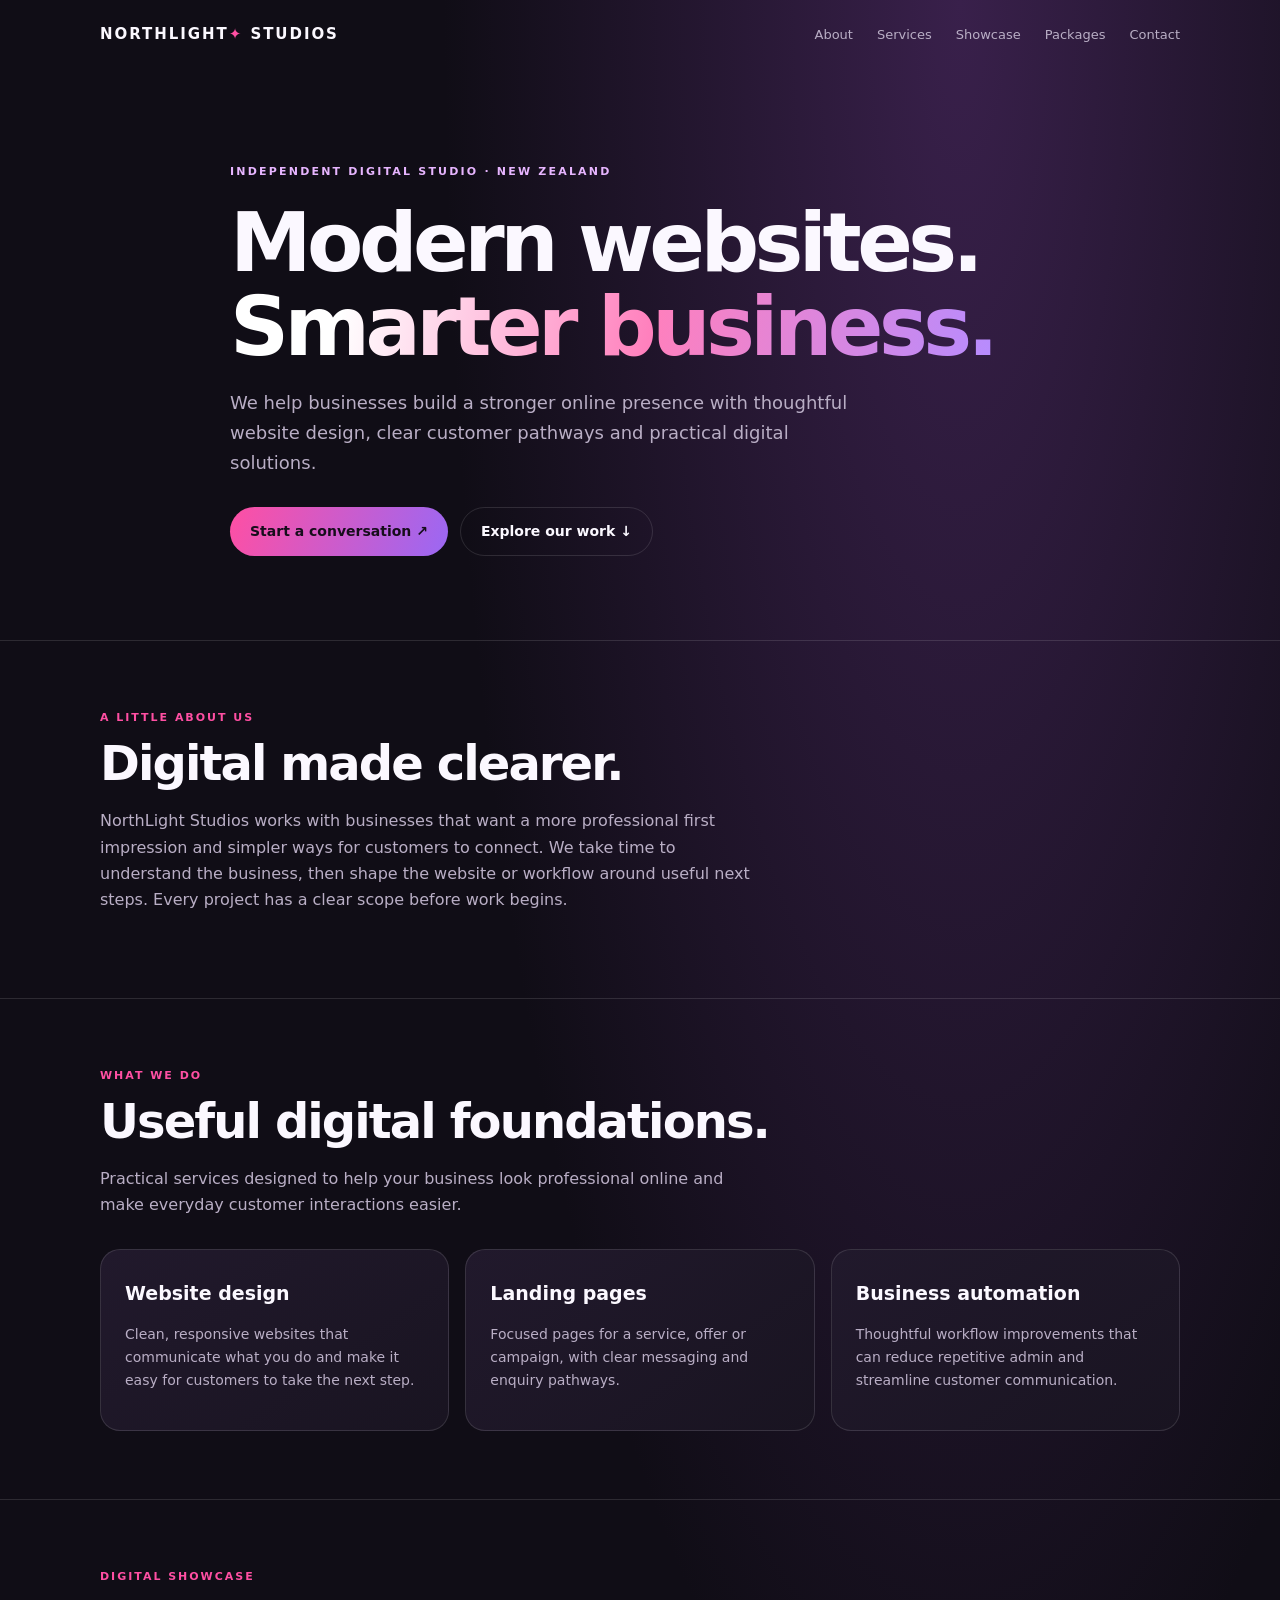
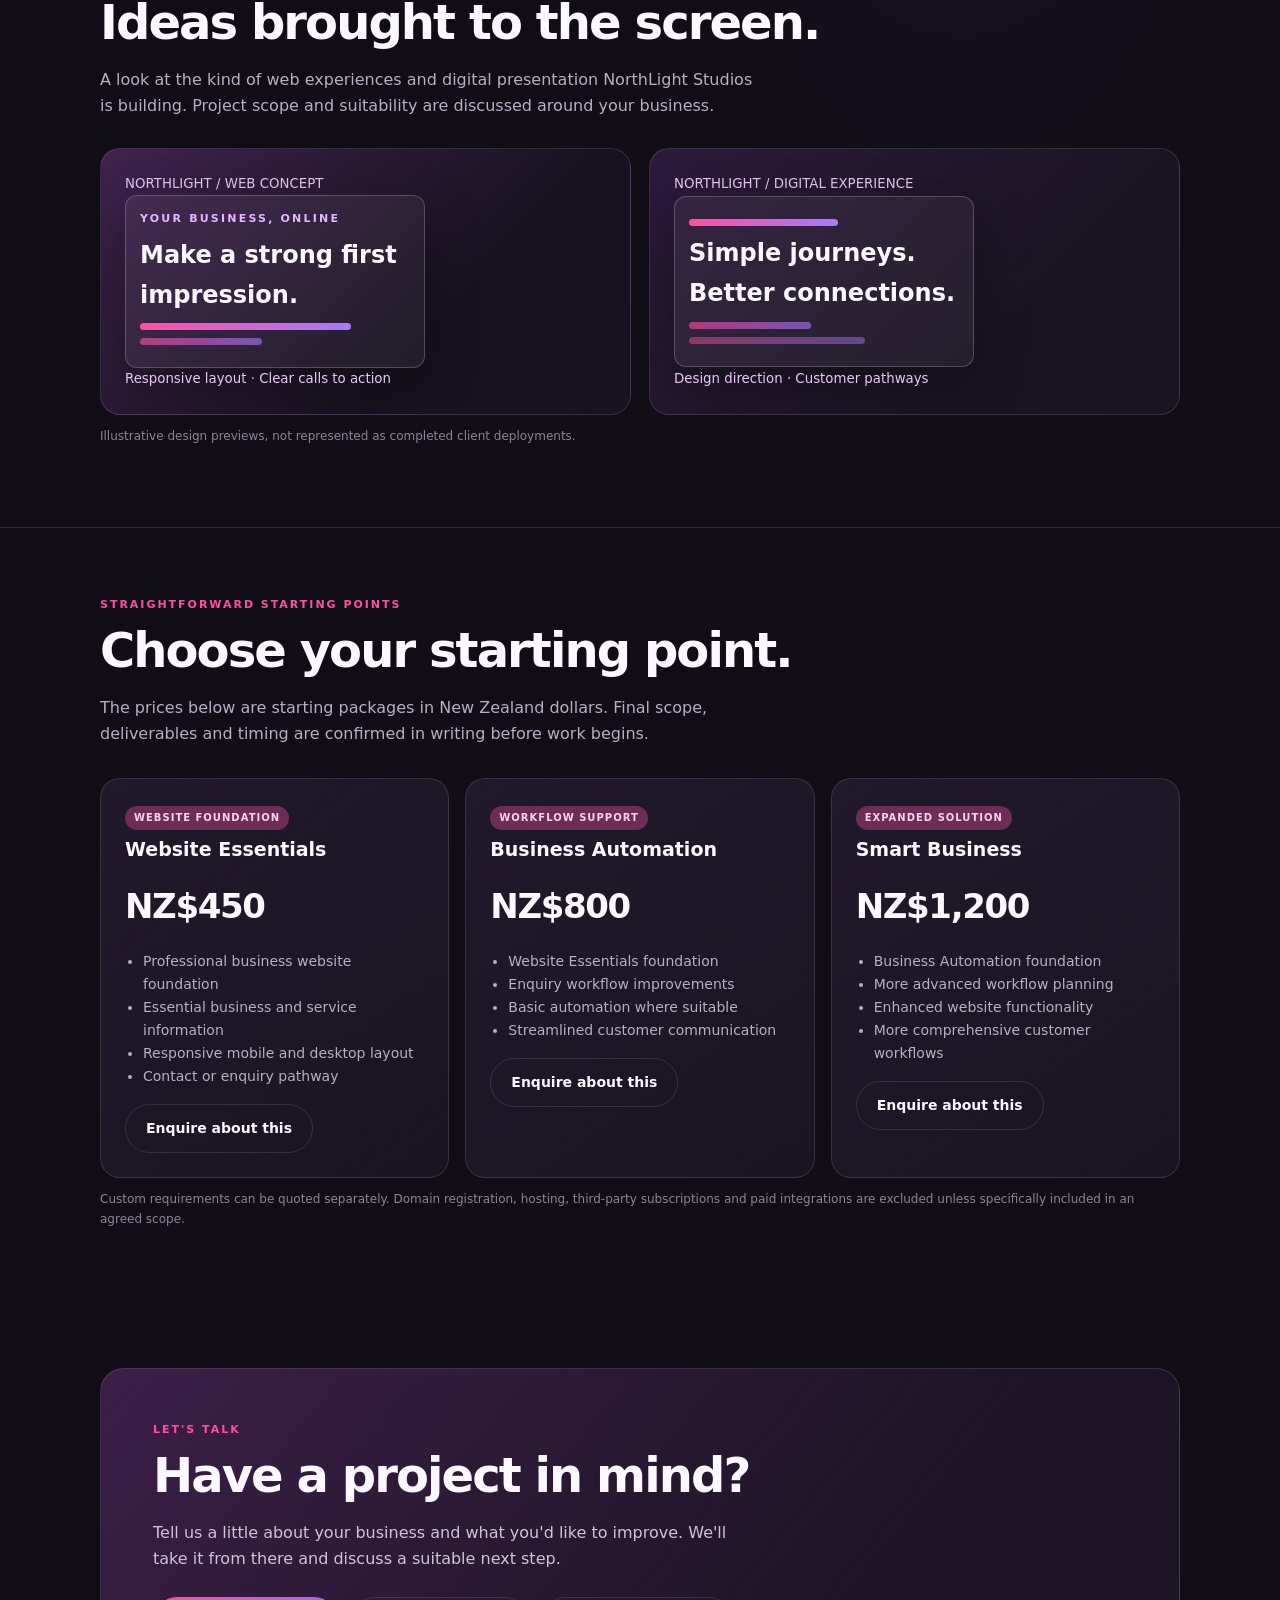
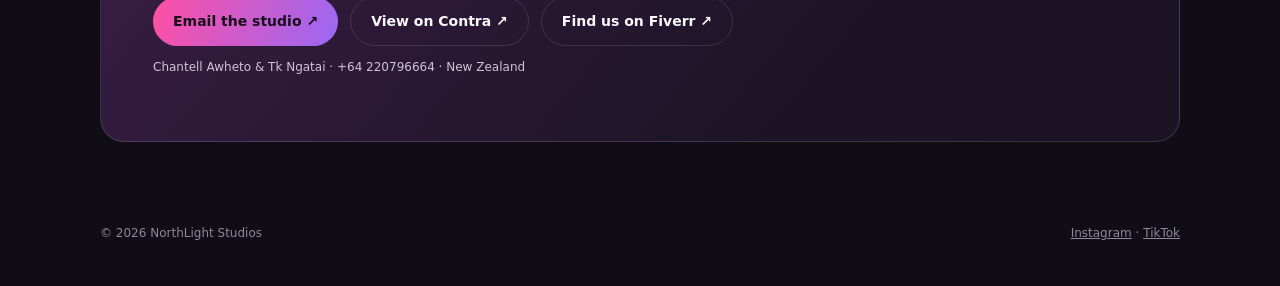
==== index.html @ 1b85b781 "Create NorthLight Studios portfolio landing page" ====
<!doctype html>
<html lang="en">
<head>
<meta charset="utf-8"><meta name="viewport" content="width=device-width,initial-scale=1">
<meta name="theme-color" content="#100d16">
<meta name="description" content="NorthLight Studios — modern websites and practical digital solutions for growing businesses in New Zealand.">
<title>NorthLight Studios | Modern Websites. Smarter Business.</title>
<style>
:root{--bg:#100d16;--panel:#191421;--panel2:#21192c;--ink:#fbf8ff;--muted:#b9aec5;--pink:#ff4fa3;--violet:#a879ff;--line:rgba(255,255,255,.12);--max:1080px}
*{box-sizing:border-box}html{scroll-behavior:smooth}body{margin:0;background:radial-gradient(ellipse at 75% 0%,#39204b 0,transparent 38%),var(--bg);color:var(--ink);font:16px/1.65 Inter,ui-sans-serif,system-ui,-apple-system,Segoe UI,Arial,sans-serif}
a{color:inherit}.wrap{width:min(var(--max),calc(100% - 40px));margin:auto}.top{display:flex;justify-content:space-between;align-items:center;padding:22px 0}.brand{font-weight:850;letter-spacing:.13em;font-size:15px}.brand span{color:var(--pink)}nav{display:flex;gap:24px;font-size:13px;color:var(--muted)}nav a{text-decoration:none}nav a:hover{color:white}
.hero{padding:94px 0 84px;max-width:820px}.eyebrow{color:#e7b5ff;text-transform:uppercase;letter-spacing:.2em;font-size:11px;font-weight:800}.hero h1{font-size:clamp(44px,8vw,82px);line-height:1.02;letter-spacing:-.055em;margin:20px 0}.grad{background:linear-gradient(100deg,#fff 15%,#ff80bd 55%,#b68cff);-webkit-background-clip:text;background-clip:text;color:transparent}.hero p{color:var(--muted);font-size:18px;max-width:620px}.actions{display:flex;flex-wrap:wrap;gap:12px;margin-top:30px}.btn{display:inline-flex;align-items:center;justify-content:center;text-decoration:none;border:1px solid var(--line);border-radius:999px;padding:12px 20px;font-weight:750;font-size:14px}.primary{background:linear-gradient(110deg,var(--pink),#9a68f4);border:0;color:#160d1b}.btn:hover{transform:translateY(-2px)}
section{padding:68px 0;border-top:1px solid var(--line)}.kicker{font-size:11px;text-transform:uppercase;letter-spacing:.18em;color:var(--pink);font-weight:800}h2{font-size:clamp(30px,5vw,48px);line-height:1.1;letter-spacing:-.04em;margin:10px 0 18px} .intro{color:var(--muted);max-width:670px}
.grid{display:grid;grid-template-columns:repeat(3,1fr);gap:16px;margin-top:30px}.card{background:linear-gradient(145deg,var(--panel2),var(--panel));border:1px solid var(--line);border-radius:20px;padding:24px}.card h3{margin:4px 0 8px;font-size:19px}.card p,.card li{color:var(--muted);font-size:14px}.card ul{padding-left:18px}.price{font-size:34px;font-weight:850;letter-spacing:-.04em;margin:12px 0}.price small{font-size:12px;color:var(--muted);font-weight:500;letter-spacing:0}.tag{display:inline-block;color:#ffd2e9;background:#6e2d58;padding:4px 9px;border-radius:999px;font-size:10px;font-weight:800;text-transform:uppercase;letter-spacing:.1em}
.showcase{display:grid;grid-template-columns:1fr 1fr;gap:18px;margin-top:28px}.visual{min-height:230px;border-radius:20px;border:1px solid var(--line);background:linear-gradient(135deg,#40224f,#17121f 65%);padding:24px;display:flex;flex-direction:column;justify-content:space-between;overflow:hidden}.visual .mock{border:1px solid #ffffff35;background:#ffffff0d;border-radius:12px;padding:14px;max-width:300px;box-shadow:0 18px 55px #0005}.mockline{height:7px;border-radius:10px;background:linear-gradient(90deg,var(--pink),var(--violet));margin:8px 0;width:78%}.mockline.short{width:45%;opacity:.6}.visual small{color:#e8c9f5}.visual h3{font-size:24px;margin:8px 0}.contact{background:linear-gradient(130deg,#3c1e48,#1c1425 70%);border:1px solid #ffffff20;border-radius:24px;padding:clamp(26px,5vw,52px);margin:58px 0}.contact p{color:#d1c2d9;max-width:580px}.contactlinks{display:flex;gap:12px;flex-wrap:wrap;margin-top:24px}.contactlinks a{font-size:14px}.fine{color:#8f849a;font-size:12px}.foot{padding:24px 0 42px;color:#91869b;font-size:12px;display:flex;justify-content:space-between;gap:16px;flex-wrap:wrap}
@media(max-width:760px){nav{display:none}.hero{padding:70px 0 60px}.grid{grid-template-columns:1fr}.showcase{grid-template-columns:1fr}.card{padding:21px}}
</style>
</head>
<body>
<header class="wrap top"><a class="brand" href="#" aria-label="NorthLight Studios home" style="text-decoration:none">NORTHLIGHT<span>✦</span> STUDIOS</a><nav><a href="#about">About</a><a href="#services">Services</a><a href="#showcase">Showcase</a><a href="#packages">Packages</a><a href="#contact">Contact</a></nav></header>
<main>
<div class="wrap hero"><div class="eyebrow">Independent digital studio · New Zealand</div><h1>Modern websites.<br><span class="grad">Smarter business.</span></h1><p>We help businesses build a stronger online presence with thoughtful website design, clear customer pathways and practical digital solutions.</p><div class="actions"><a class="btn primary" href="mailto:studionorthlights@gmail.com?subject=NorthLight%20Studios%20enquiry">Start a conversation ↗</a><a class="btn" href="#showcase">Explore our work ↓</a></div></div>
<section id="about"><div class="wrap"><div class="kicker">A little about us</div><h2>Digital made clearer.</h2><p class="intro">NorthLight Studios works with businesses that want a more professional first impression and simpler ways for customers to connect. We take time to understand the business, then shape the website or workflow around useful next steps. Every project has a clear scope before work begins.</p></div></section>
<section id="services"><div class="wrap"><div class="kicker">What we do</div><h2>Useful digital foundations.</h2><p class="intro">Practical services designed to help your business look professional online and make everyday customer interactions easier.</p><div class="grid">
<article class="card"><h3>Website design</h3><p>Clean, responsive websites that communicate what you do and make it easy for customers to take the next step.</p></article>
<article class="card"><h3>Landing pages</h3><p>Focused pages for a service, offer or campaign, with clear messaging and enquiry pathways.</p></article>
<article class="card"><h3>Business automation</h3><p>Thoughtful workflow improvements that can reduce repetitive admin and streamline customer communication.</p></article>
</div></div></section>
<section id="showcase"><div class="wrap"><div class="kicker">Digital showcase</div><h2>Ideas brought to the screen.</h2><p class="intro">A look at the kind of web experiences and digital presentation NorthLight Studios is building. Project scope and suitability are discussed around your business.</p><div class="showcase">
<div class="visual"><small>NORTHLIGHT / WEB CONCEPT</small><div class="mock"><div class="eyebrow">Your business, online</div><h3>Make a strong first impression.</h3><div class="mockline"></div><div class="mockline short"></div></div><small>Responsive layout · Clear calls to action</small></div>
<div class="visual" style="background:linear-gradient(135deg,#2d1a3d,#191421 70%)"><small>NORTHLIGHT / DIGITAL EXPERIENCE</small><div class="mock"><div class="mockline" style="width:55%"></div><h3>Simple journeys.<br>Better connections.</h3><div class="mockline short"></div><div class="mockline" style="width:65%;opacity:.45"></div></div><small>Design direction · Customer pathways</small></div>
</div><p class="fine">Illustrative design previews, not represented as completed client deployments.</p></div></section>
<section id="packages"><div class="wrap"><div class="kicker">Straightforward starting points</div><h2>Choose your starting point.</h2><p class="intro">The prices below are starting packages in New Zealand dollars. Final scope, deliverables and timing are confirmed in writing before work begins.</p><div class="grid">
<article class="card"><span class="tag">Website foundation</span><h3>Website Essentials</h3><div class="price">NZ$450</div><ul><li>Professional business website foundation</li><li>Essential business and service information</li><li>Responsive mobile and desktop layout</li><li>Contact or enquiry pathway</li></ul><a class="btn" href="mailto:studionorthlights@gmail.com?subject=Website%20Essentials%20enquiry">Enquire about this</a></article>
<article class="card"><span class="tag">Workflow support</span><h3>Business Automation</h3><div class="price">NZ$800</div><ul><li>Website Essentials foundation</li><li>Enquiry workflow improvements</li><li>Basic automation where suitable</li><li>Streamlined customer communication</li></ul><a class="btn" href="mailto:studionorthlights@gmail.com?subject=Business%20Automation%20enquiry">Enquire about this</a></article>
<article class="card"><span class="tag">Expanded solution</span><h3>Smart Business</h3><div class="price">NZ$1,200</div><ul><li>Business Automation foundation</li><li>More advanced workflow planning</li><li>Enhanced website functionality</li><li>More comprehensive customer workflows</li></ul><a class="btn" href="mailto:studionorthlights@gmail.com?subject=Smart%20Business%20enquiry">Enquire about this</a></article>
</div><p class="fine">Custom requirements can be quoted separately. Domain registration, hosting, third-party subscriptions and paid integrations are excluded unless specifically included in an agreed scope.</p></div></section>
</main>
<div class="wrap"><div class="contact" id="contact"><div class="kicker">Let's talk</div><h2>Have a project in mind?</h2><p>Tell us a little about your business and what you'd like to improve. We'll take it from there and discuss a suitable next step.</p><div class="contactlinks"><a class="btn primary" href="mailto:studionorthlights@gmail.com?subject=NorthLight%20Studios%20project%20enquiry">Email the studio ↗</a><a class="btn" href="https://contra.com/s/77cEUqAb-modern-responsive-business-website-design" target="_blank" rel="noopener">View on Contra ↗</a><a class="btn" href="https://www.fiverr.com/s/2pQEk8L" target="_blank" rel="noopener">Find us on Fiverr ↗</a></div><p class="fine">Chantell Awheto &amp; Tk Ngatai · +64 220796664 · New Zealand</p></div>
<footer class="foot"><span>© <span id="year"></span> NorthLight Studios</span><span><a href="https://www.instagram.com/northlight_std" target="_blank" rel="noopener">Instagram</a> · <a href="https://www.tiktok.com/@northlight.studi" target="_blank" rel="noopener">TikTok</a></span></footer></div>
<script>document.getElementById('year').textContent=new Date().getFullYear();</script>
</body></html>
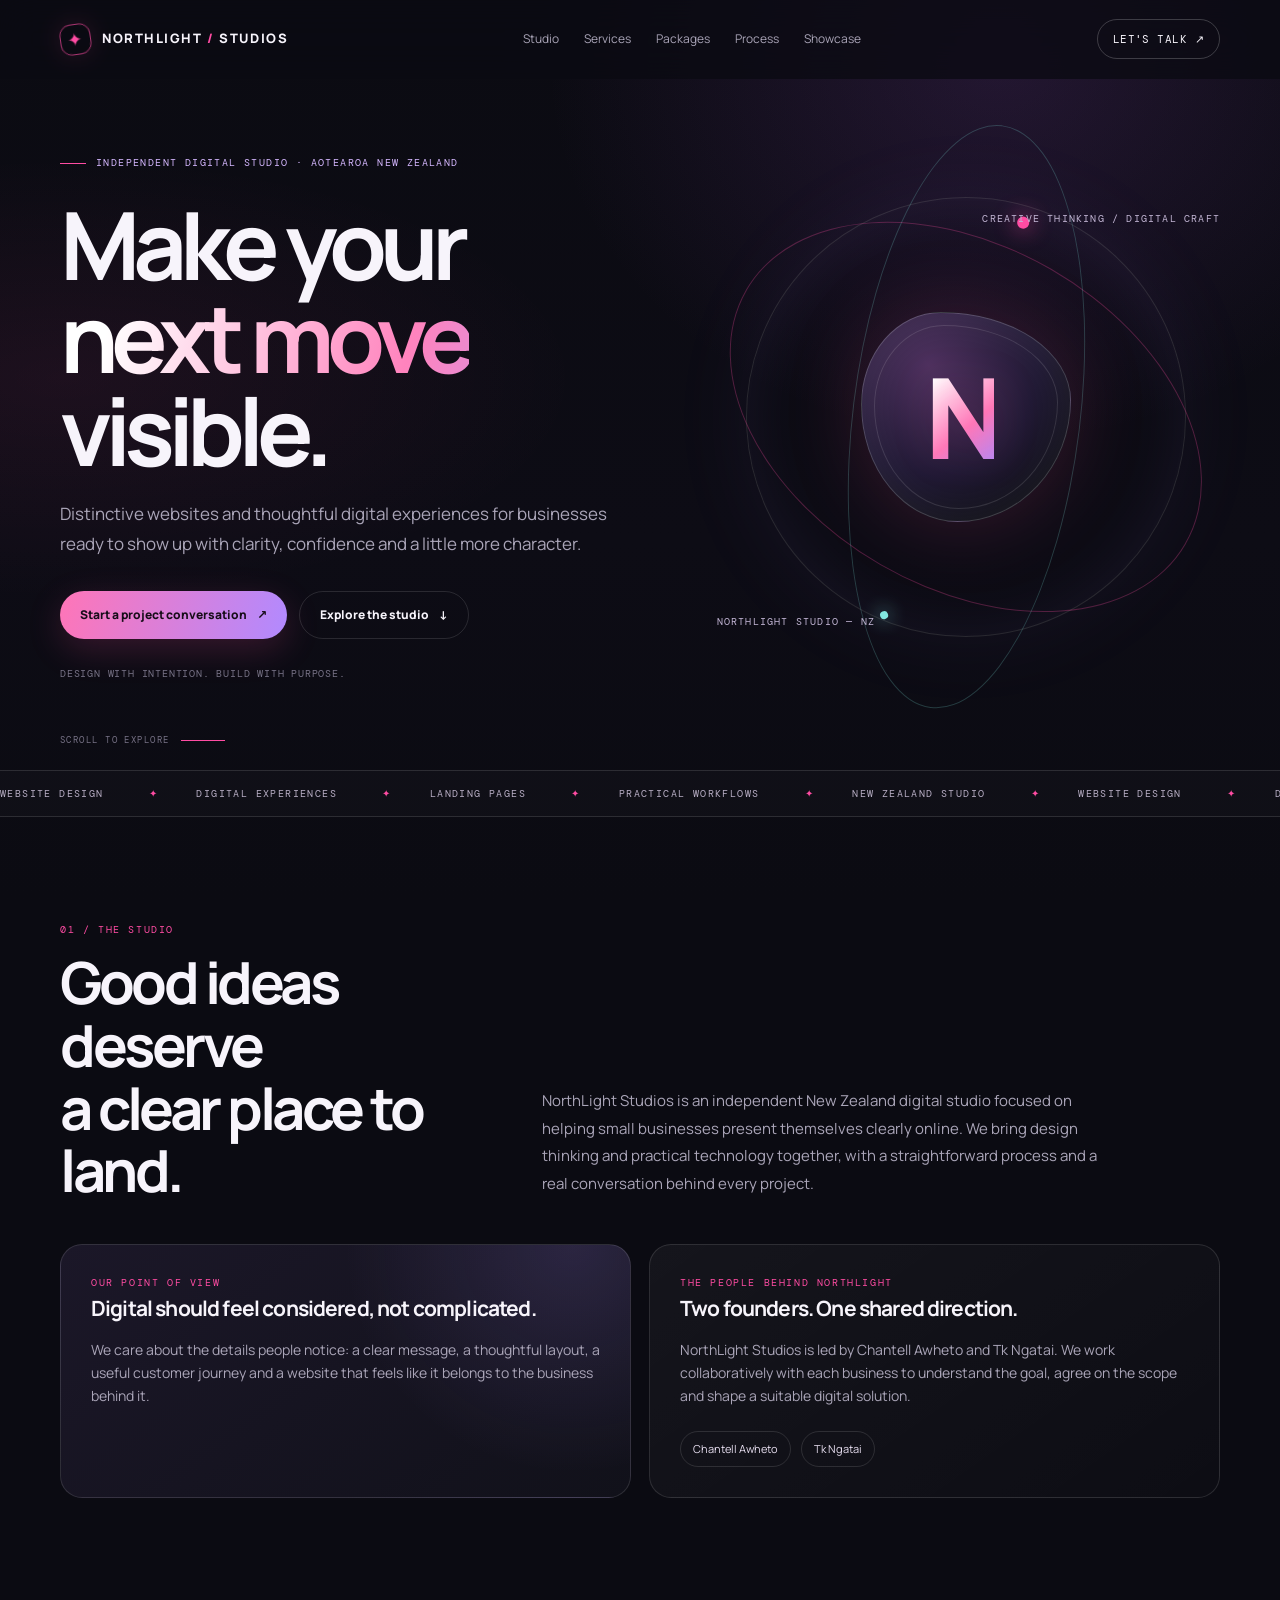
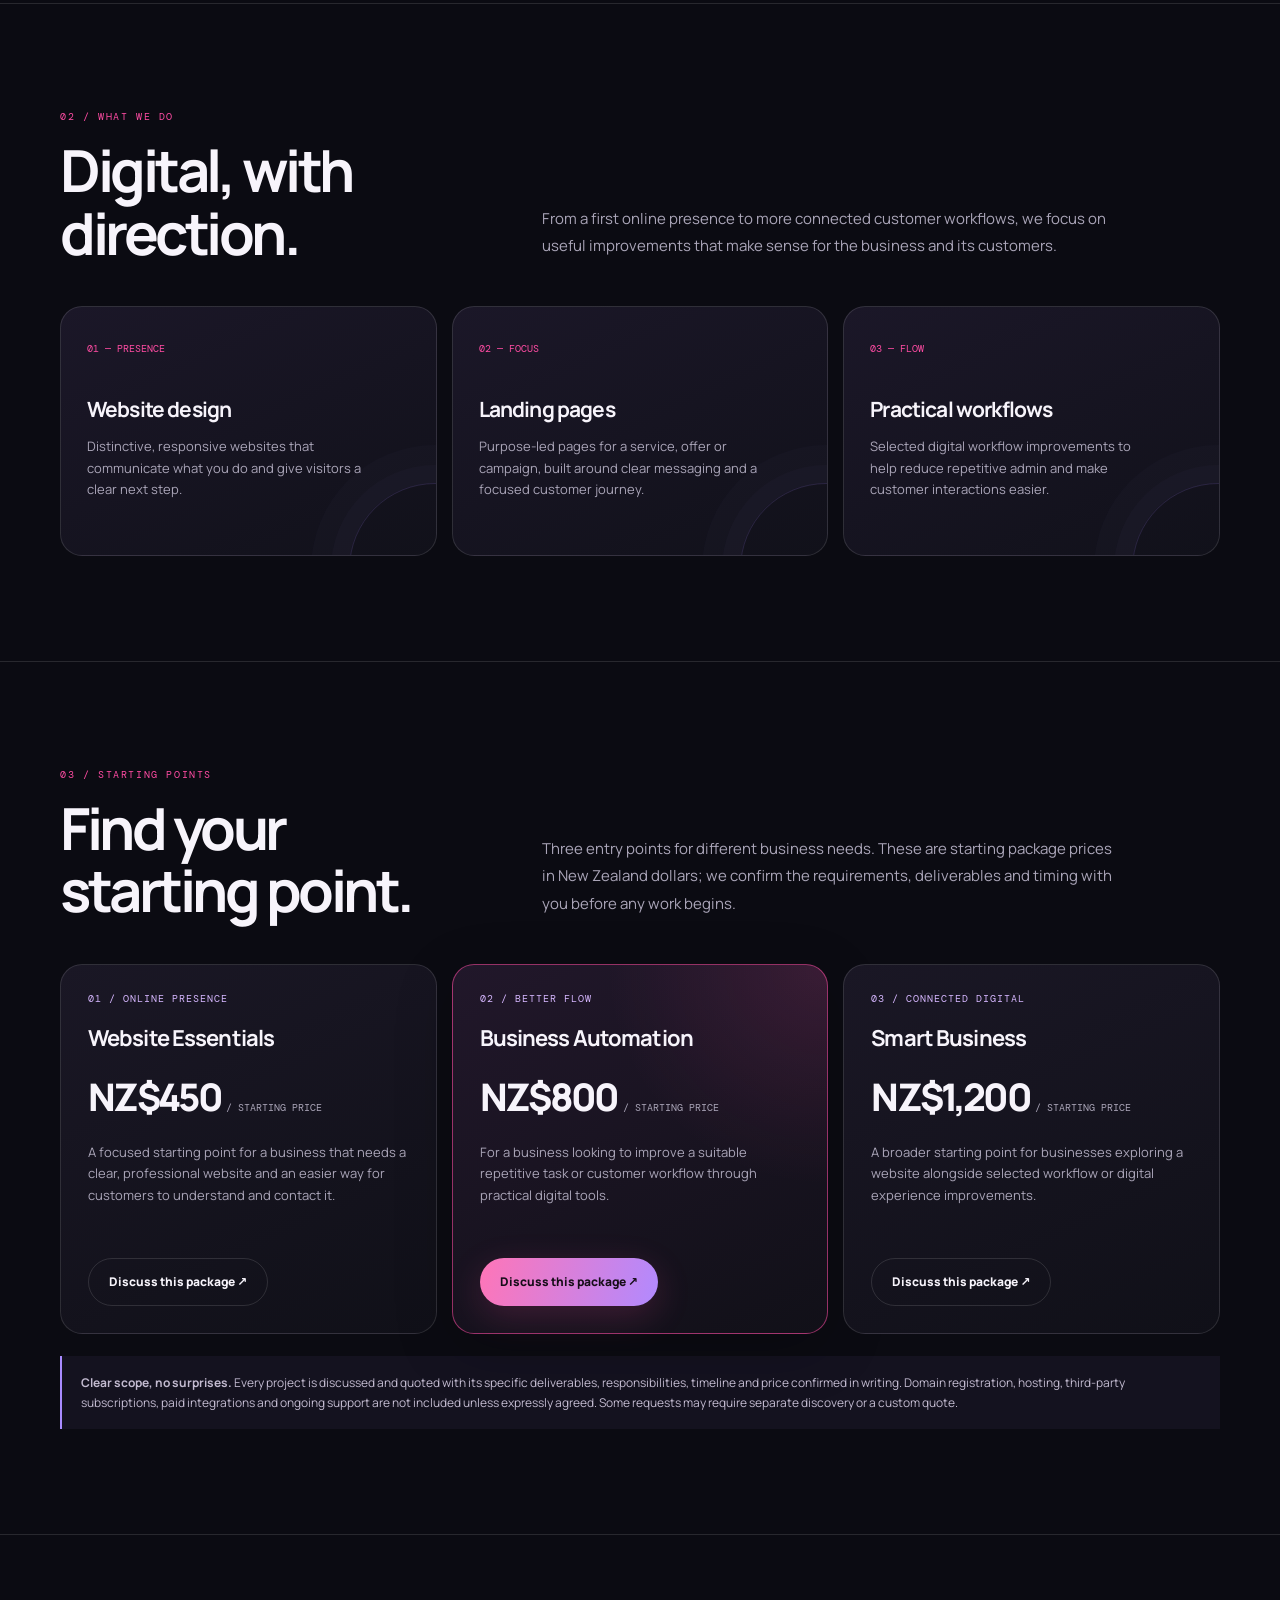
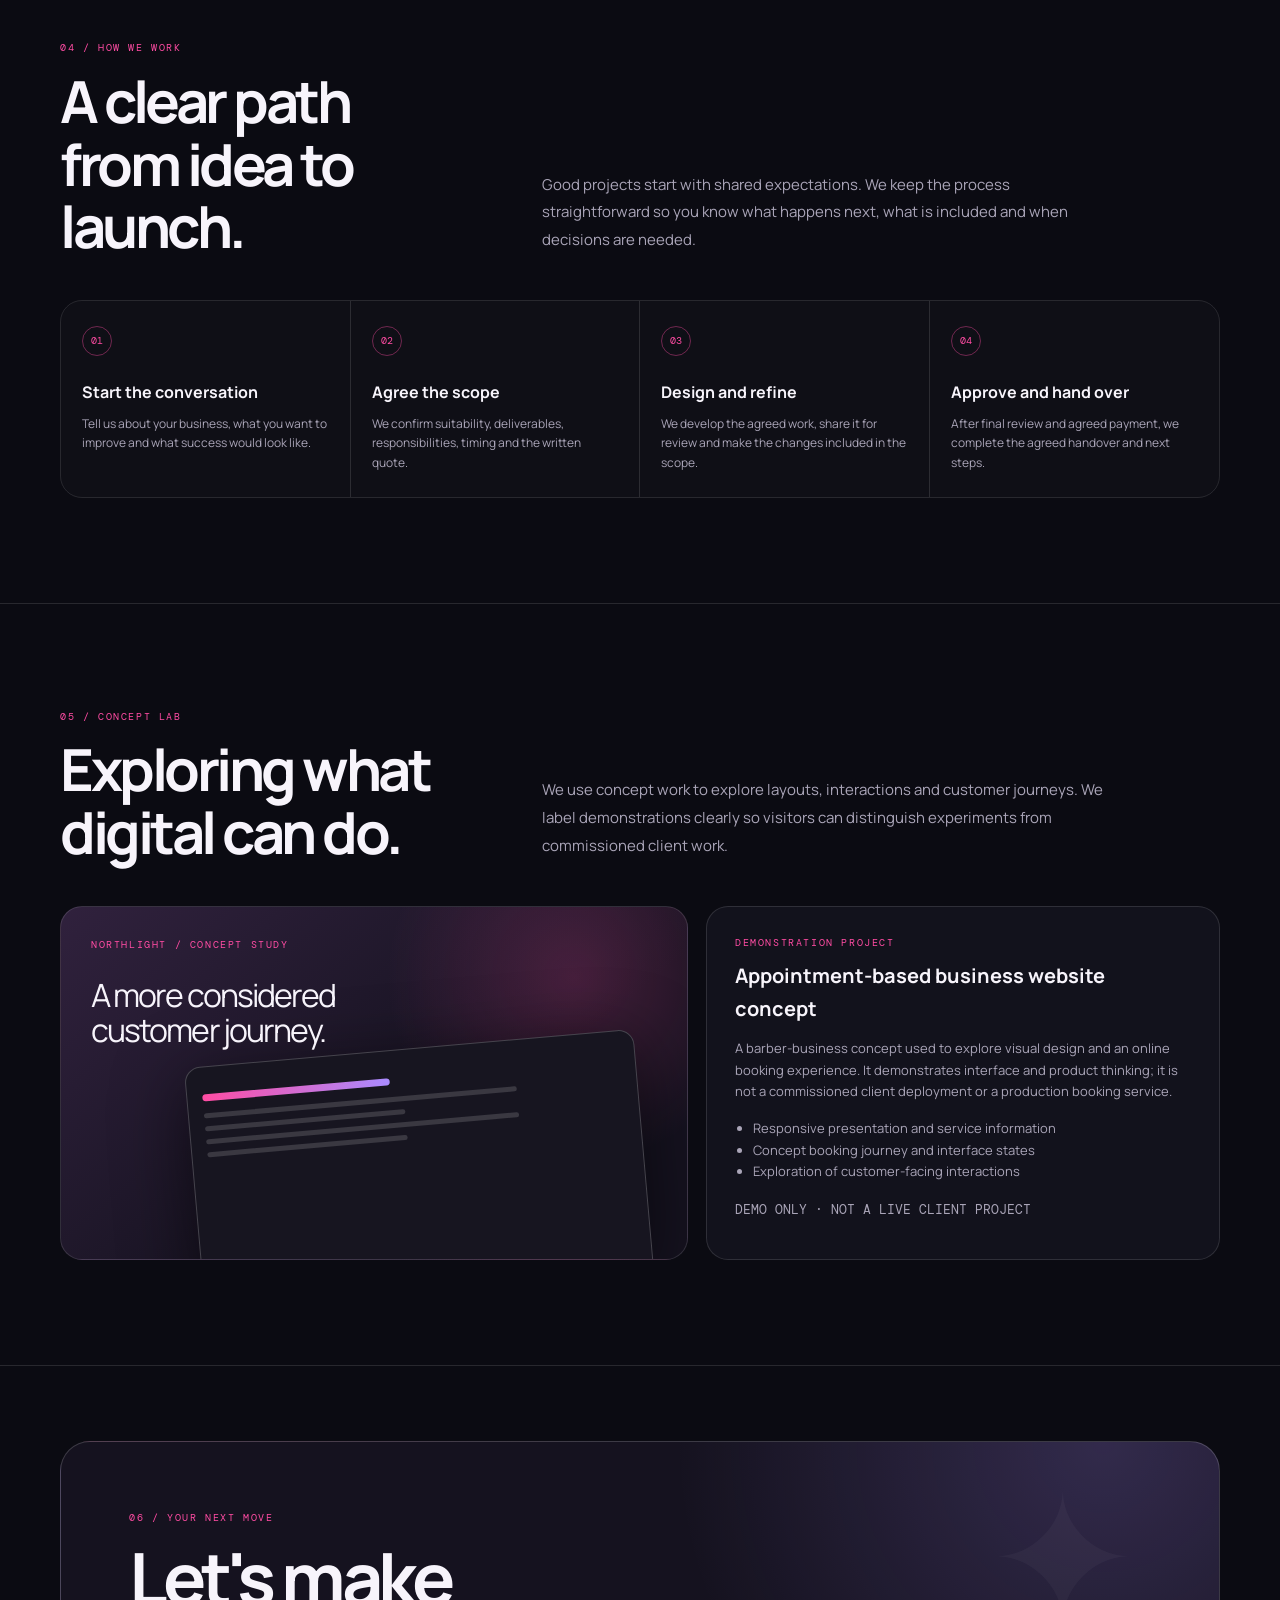
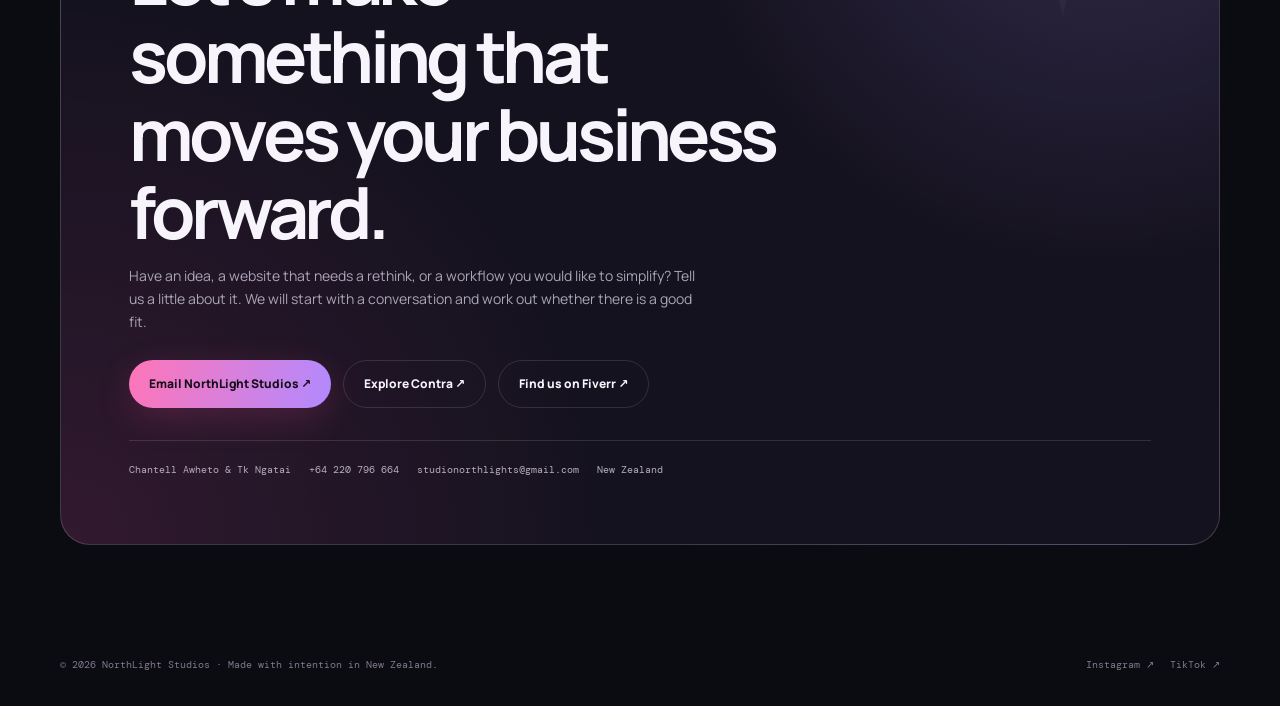
==== commit c953f51f: "feat(website): refresh NorthLight creative studio homepage" ====
--- a/index.html
+++ b/index.html
@@ -1,42 +1,287 @@
 <!doctype html>
-<html lang="en">
+<html lang="en-NZ">
 <head>
-<meta charset="utf-8"><meta name="viewport" content="width=device-width,initial-scale=1">
-<meta name="theme-color" content="#100d16">
-<meta name="description" content="NorthLight Studios — modern websites and practical digital solutions for growing businesses in New Zealand.">
-<title>NorthLight Studios | Modern Websites. Smarter Business.</title>
-<style>
-:root{--bg:#100d16;--panel:#191421;--panel2:#21192c;--ink:#fbf8ff;--muted:#b9aec5;--pink:#ff4fa3;--violet:#a879ff;--line:rgba(255,255,255,.12);--max:1080px}
-*{box-sizing:border-box}html{scroll-behavior:smooth}body{margin:0;background:radial-gradient(ellipse at 75% 0%,#39204b 0,transparent 38%),var(--bg);color:var(--ink);font:16px/1.65 Inter,ui-sans-serif,system-ui,-apple-system,Segoe UI,Arial,sans-serif}
-a{color:inherit}.wrap{width:min(var(--max),calc(100% - 40px));margin:auto}.top{display:flex;justify-content:space-between;align-items:center;padding:22px 0}.brand{font-weight:850;letter-spacing:.13em;font-size:15px}.brand span{color:var(--pink)}nav{display:flex;gap:24px;font-size:13px;color:var(--muted)}nav a{text-decoration:none}nav a:hover{color:white}
-.hero{padding:94px 0 84px;max-width:820px}.eyebrow{color:#e7b5ff;text-transform:uppercase;letter-spacing:.2em;font-size:11px;font-weight:800}.hero h1{font-size:clamp(44px,8vw,82px);line-height:1.02;letter-spacing:-.055em;margin:20px 0}.grad{background:linear-gradient(100deg,#fff 15%,#ff80bd 55%,#b68cff);-webkit-background-clip:text;background-clip:text;color:transparent}.hero p{color:var(--muted);font-size:18px;max-width:620px}.actions{display:flex;flex-wrap:wrap;gap:12px;margin-top:30px}.btn{display:inline-flex;align-items:center;justify-content:center;text-decoration:none;border:1px solid var(--line);border-radius:999px;padding:12px 20px;font-weight:750;font-size:14px}.primary{background:linear-gradient(110deg,var(--pink),#9a68f4);border:0;color:#160d1b}.btn:hover{transform:translateY(-2px)}
-section{padding:68px 0;border-top:1px solid var(--line)}.kicker{font-size:11px;text-transform:uppercase;letter-spacing:.18em;color:var(--pink);font-weight:800}h2{font-size:clamp(30px,5vw,48px);line-height:1.1;letter-spacing:-.04em;margin:10px 0 18px} .intro{color:var(--muted);max-width:670px}
-.grid{display:grid;grid-template-columns:repeat(3,1fr);gap:16px;margin-top:30px}.card{background:linear-gradient(145deg,var(--panel2),var(--panel));border:1px solid var(--line);border-radius:20px;padding:24px}.card h3{margin:4px 0 8px;font-size:19px}.card p,.card li{color:var(--muted);font-size:14px}.card ul{padding-left:18px}.price{font-size:34px;font-weight:850;letter-spacing:-.04em;margin:12px 0}.price small{font-size:12px;color:var(--muted);font-weight:500;letter-spacing:0}.tag{display:inline-block;color:#ffd2e9;background:#6e2d58;padding:4px 9px;border-radius:999px;font-size:10px;font-weight:800;text-transform:uppercase;letter-spacing:.1em}
-.showcase{display:grid;grid-template-columns:1fr 1fr;gap:18px;margin-top:28px}.visual{min-height:230px;border-radius:20px;border:1px solid var(--line);background:linear-gradient(135deg,#40224f,#17121f 65%);padding:24px;display:flex;flex-direction:column;justify-content:space-between;overflow:hidden}.visual .mock{border:1px solid #ffffff35;background:#ffffff0d;border-radius:12px;padding:14px;max-width:300px;box-shadow:0 18px 55px #0005}.mockline{height:7px;border-radius:10px;background:linear-gradient(90deg,var(--pink),var(--violet));margin:8px 0;width:78%}.mockline.short{width:45%;opacity:.6}.visual small{color:#e8c9f5}.visual h3{font-size:24px;margin:8px 0}.contact{background:linear-gradient(130deg,#3c1e48,#1c1425 70%);border:1px solid #ffffff20;border-radius:24px;padding:clamp(26px,5vw,52px);margin:58px 0}.contact p{color:#d1c2d9;max-width:580px}.contactlinks{display:flex;gap:12px;flex-wrap:wrap;margin-top:24px}.contactlinks a{font-size:14px}.fine{color:#8f849a;font-size:12px}.foot{padding:24px 0 42px;color:#91869b;font-size:12px;display:flex;justify-content:space-between;gap:16px;flex-wrap:wrap}
-@media(max-width:760px){nav{display:none}.hero{padding:70px 0 60px}.grid{grid-template-columns:1fr}.showcase{grid-template-columns:1fr}.card{padding:21px}}
-</style>
+  <meta charset="utf-8">
+  <meta name="viewport" content="width=device-width, initial-scale=1">
+  <meta name="theme-color" content="#0b0b12">
+  <meta name="description" content="NorthLight Studios is a New Zealand digital studio creating distinctive websites and practical digital experiences for small businesses.">
+  <meta property="og:title" content="NorthLight Studios — Make your next move visible.">
+  <meta property="og:description" content="Distinctive websites and practical digital experiences for New Zealand businesses.">
+  <title>NorthLight Studios — Make your next move visible.</title>
+  <link rel="preconnect" href="https://fonts.googleapis.com">
+  <link rel="preconnect" href="https://fonts.gstatic.com" crossorigin>
+  <link href="https://fonts.googleapis.com/css2?family=DM+Mono:wght@400;500&family=Manrope:wght@400;500;600;700;800&display=swap" rel="stylesheet">
+  <style>
+    :root{--bg:#0b0b12;--surface:#12121d;--surface2:#191827;--ink:#f7f4fb;--muted:#aaa5b8;--pink:#ff4ca3;--violet:#a98bff;--cyan:#82e7e0;--line:rgba(255,255,255,.12);--max:1160px;--radius:22px}
+    *{box-sizing:border-box}
+    html{scroll-behavior:smooth;scroll-padding-top:88px}
+    body{margin:0;background:var(--bg);color:var(--ink);font:16px/1.65 Manrope,system-ui,-apple-system,Segoe UI,sans-serif;overflow-x:hidden}
+    body:before{content:"";position:fixed;inset:0;pointer-events:none;z-index:-1;background:radial-gradient(ellipse at 78% 7%,rgba(130,67,171,.2),transparent 32%),radial-gradient(ellipse at 5% 42%,rgba(255,76,163,.07),transparent 30%),linear-gradient(180deg,#0b0b12,#0d0c15 60%,#0b0b12)}
+    a{color:inherit}
+    .wrap{width:min(var(--max),calc(100% - 44px));margin-inline:auto}
+    .mono,.eyebrow,.kicker,.nav-cta,.index,.micro{font-family:"DM Mono",monospace}
+    .site-header{position:sticky;top:0;z-index:20;background:rgba(11,11,18,.78);backdrop-filter:blur(18px);border-bottom:1px solid transparent;transition:border-color .2s}
+    .site-header.scrolled{border-color:var(--line)}
+    .nav{height:78px;display:flex;align-items:center;justify-content:space-between;gap:24px}
+    .brand{display:flex;align-items:center;gap:11px;text-decoration:none;font-weight:800;letter-spacing:.12em;font-size:13px}
+    .brand-mark{width:31px;height:31px;border:1px solid rgba(255,76,163,.65);border-radius:11px;display:grid;place-items:center;color:var(--pink);font-size:18px;box-shadow:0 0 24px rgba(255,76,163,.12);transform:rotate(-8deg)}
+    .brand-name span{color:var(--pink)}
+    .nav-links{display:flex;align-items:center;gap:25px}
+    .nav-links a{font-size:12px;color:var(--muted);text-decoration:none;transition:color .2s}
+    .nav-links a:hover{color:#fff}
+    .nav-cta{font-size:11px;text-decoration:none;padding:10px 15px;border:1px solid rgba(255,255,255,.2);border-radius:999px;letter-spacing:.04em}
+    .nav-cta:hover{border-color:var(--pink);color:#ffc2df}
+    .hero{min-height:690px;display:grid;grid-template-columns:1.1fr .9fr;align-items:center;gap:30px;padding:76px 0 90px;position:relative}
+    .hero-copy{position:relative;z-index:2}
+    .eyebrow{display:flex;align-items:center;gap:10px;color:#d5b7ff;text-transform:uppercase;letter-spacing:.14em;font-size:10px}
+    .eyebrow:before{content:"";width:26px;height:1px;background:var(--pink)}
+    h1{font-size:clamp(52px,7.4vw,94px);line-height:.99;letter-spacing:-.075em;margin:26px 0 22px;max-width:760px}
+    .gradient-text{background:linear-gradient(105deg,#fff 8%,#ff83bd 48%,#b69cff 78%,#82e7e0);background-size:180% auto;-webkit-background-clip:text;background-clip:text;color:transparent;animation:shine 8s ease-in-out infinite alternate}
+    @keyframes shine{to{background-position:100% center}}
+    .hero-lede{font-size:17px;line-height:1.8;color:var(--muted);max-width:560px}
+    .hero-actions{display:flex;gap:12px;flex-wrap:wrap;margin-top:31px}
+    .button{display:inline-flex;align-items:center;justify-content:center;gap:10px;min-height:48px;padding:0 20px;border-radius:999px;text-decoration:none;font-size:12px;font-weight:800;transition:transform .2s,box-shadow .2s,border-color .2s}
+    .button:hover{transform:translateY(-3px)}
+    .button-primary{color:#170d19;background:linear-gradient(105deg,#ff75b7,#b18aff);box-shadow:0 10px 35px rgba(255,76,163,.18)}
+    .button-primary:hover{box-shadow:0 14px 40px rgba(255,76,163,.3)}
+    .button-ghost{border:1px solid var(--line);color:var(--ink)}
+    .button-ghost:hover{border-color:rgba(255,255,255,.4)}
+    .hero-note{margin-top:28px;color:#777286;font:10px "DM Mono",monospace;letter-spacing:.08em}
+    .hero-art{position:relative;min-height:490px;display:grid;place-items:center;isolation:isolate}
+    .orbital{position:absolute;width:min(39vw,440px);aspect-ratio:1;border:1px solid rgba(255,255,255,.12);border-radius:50%;transform:rotate(-25deg);box-shadow:inset 0 0 65px rgba(168,139,255,.07),0 0 90px rgba(168,139,255,.06)}
+    .orbital:before,.orbital:after{content:"";position:absolute;border:1px solid rgba(255,76,163,.28);border-radius:50%;inset:11% -8%;transform:rotate(55deg)}
+    .orbital:after{inset:24% -17%;border-color:rgba(130,231,224,.22);transform:rotate(-58deg)}
+    .core{position:relative;width:210px;aspect-ratio:1;border-radius:38% 62% 54% 46%/44% 42% 58% 56%;display:grid;place-items:center;background:radial-gradient(circle at 32% 25%,#4d315e,#211a35 52%,#12111b 76%);border:1px solid rgba(255,255,255,.2);box-shadow:0 0 80px rgba(255,76,163,.18),inset 0 0 45px rgba(255,255,255,.06);animation:float 7s ease-in-out infinite}
+    .core:before{content:"";position:absolute;inset:12px;border:1px solid rgba(255,255,255,.12);border-radius:inherit}
+    .core-letter{font-size:112px;font-weight:800;letter-spacing:-.12em;line-height:1;margin-left:-12px;background:linear-gradient(140deg,#fff 15%,#ff7ab9 60%,#a98bff);-webkit-background-clip:text;background-clip:text;color:transparent;text-shadow:0 0 45px rgba(255,76,163,.12)}
+    @keyframes float{50%{transform:translateY(-12px) rotate(3deg)}}
+    .orbit-dot{position:absolute;width:12px;height:12px;border-radius:50%;background:var(--pink);box-shadow:0 0 22px var(--pink);top:14%;right:18%}
+    .orbit-dot.two{width:8px;height:8px;background:var(--cyan);box-shadow:0 0 18px var(--cyan);top:auto;right:auto;bottom:16%;left:13%}
+    .art-label{position:absolute;font:10px "DM Mono",monospace;color:#c2b5d4;letter-spacing:.12em}
+    .art-label.top{top:8%;right:0}.art-label.bottom{bottom:7%;left:1%}
+    .scroll-mark{position:absolute;bottom:24px;left:0;color:#777286;font:9px "DM Mono",monospace;letter-spacing:.16em}
+    .scroll-mark:after{content:"";display:inline-block;width:44px;height:1px;background:var(--pink);vertical-align:middle;margin-left:12px}
+    .ticker{overflow:hidden;border-block:1px solid var(--line);background:rgba(255,255,255,.018)}
+    .ticker-track{display:flex;gap:38px;width:max-content;padding:16px 0;animation:marquee 34s linear infinite}
+    .ticker span{font:10px "DM Mono",monospace;letter-spacing:.14em;color:#b8aec5;text-transform:uppercase;white-space:nowrap}
+    .ticker b{color:var(--pink);font-weight:400;margin-left:38px}
+    @keyframes marquee{to{transform:translateX(-50%)}}
+    section{padding:105px 0;border-bottom:1px solid var(--line)}
+    .section-head{display:grid;grid-template-columns:.8fr 1.2fr;gap:30px;align-items:end;margin-bottom:42px}
+    .kicker{color:var(--pink);font-size:10px;letter-spacing:.16em;text-transform:uppercase}
+    h2{font-size:clamp(34px,5vw,58px);line-height:1.08;letter-spacing:-.06em;margin:13px 0 0}
+    .section-intro{max-width:570px;color:var(--muted);font-size:15px;line-height:1.85;margin:0 0 4px}
+    .about-grid{display:grid;grid-template-columns:1fr 1fr;gap:18px}
+    .about-panel{padding:30px;border:1px solid var(--line);border-radius:var(--radius);background:linear-gradient(145deg,rgba(255,255,255,.045),rgba(255,255,255,.012))}
+    .about-panel.feature{background:radial-gradient(circle at 90% 0,rgba(168,139,255,.15),transparent 40%),linear-gradient(145deg,#1b1728,#11111a)}
+    .about-panel h3{font-size:21px;letter-spacing:-.04em;margin:0 0 12px}
+    .about-panel p{color:var(--muted);font-size:14px;margin:0}
+    .founders{display:flex;gap:10px;flex-wrap:wrap;margin-top:24px}
+    .founder-chip{border:1px solid var(--line);border-radius:999px;padding:8px 12px;font-size:11px;color:#e8dff1}
+    .service-grid{display:grid;grid-template-columns:repeat(3,1fr);gap:15px}
+    .service-card{min-height:250px;padding:26px;border:1px solid var(--line);border-radius:var(--radius);background:linear-gradient(155deg,#1b1728,#11111a);position:relative;overflow:hidden;transition:transform .25s,border-color .25s}
+    .service-card:hover{transform:translateY(-6px);border-color:rgba(255,76,163,.5)}
+    .service-card:after{content:"";position:absolute;width:170px;height:170px;border:1px solid rgba(168,139,255,.16);border-radius:50%;right:-85px;bottom:-100px;box-shadow:0 0 0 18px rgba(168,139,255,.025),0 0 0 38px rgba(168,139,255,.02)}
+    .index{font-size:10px;color:var(--pink)}
+    .service-card h3{font-size:21px;letter-spacing:-.04em;margin:32px 0 10px}
+    .service-card p{font-size:13px;color:var(--muted);max-width:290px;margin:0}
+    .package-grid{display:grid;grid-template-columns:repeat(3,1fr);gap:15px;align-items:stretch}
+    .package{padding:27px;border:1px solid var(--line);border-radius:var(--radius);background:linear-gradient(155deg,#1a1725,#101018);display:flex;flex-direction:column;min-height:370px}
+    .package.featured{border-color:rgba(255,76,163,.55);background:radial-gradient(circle at 100% 0,rgba(255,76,163,.13),transparent 42%),linear-gradient(155deg,#21172a,#111018);box-shadow:0 15px 60px rgba(0,0,0,.2)}
+    .package-label{font:10px "DM Mono",monospace;letter-spacing:.1em;text-transform:uppercase;color:#d6b7ff}
+    .package h3{font-size:22px;margin:15px 0 3px;letter-spacing:-.04em}
+    .price{font-size:38px;font-weight:800;letter-spacing:-.07em;margin:6px 0 14px}
+    .price small{font:10px "DM Mono",monospace;color:var(--muted);letter-spacing:0}
+    .package p{font-size:13px;color:var(--muted);margin:0 0 20px}
+    .package .button{margin-top:auto;align-self:flex-start}
+    .scope-note{margin-top:22px;padding:17px 19px;border-left:2px solid var(--violet);background:rgba(168,139,255,.06);color:#c3bbd0;font-size:12px}
+    .process{display:grid;grid-template-columns:repeat(4,1fr);gap:0;border:1px solid var(--line);border-radius:var(--radius);overflow:hidden}
+    .step{padding:24px 21px;min-height:190px;background:rgba(255,255,255,.018);border-right:1px solid var(--line)}
+    .step:last-child{border:0}
+    .step .index{display:inline-flex;width:30px;height:30px;border:1px solid rgba(255,76,163,.4);border-radius:50%;align-items:center;justify-content:center}
+    .step h3{font-size:16px;margin:23px 0 8px}
+    .step p{font-size:12px;color:var(--muted);margin:0}
+    .showcase-grid{display:grid;grid-template-columns:1.1fr .9fr;gap:18px}
+    .demo-card{position:relative;min-height:350px;padding:30px;border:1px solid var(--line);border-radius:var(--radius);overflow:hidden;background:radial-gradient(circle at 82% 20%,rgba(255,76,163,.2),transparent 32%),linear-gradient(140deg,#30213d,#15121f 65%)}
+    .demo-window{position:absolute;right:7%;bottom:-6%;width:72%;height:66%;border:1px solid rgba(255,255,255,.2);border-radius:16px 16px 0 0;background:#171520;box-shadow:0 18px 70px #0008;transform:rotate(-5deg);padding:15px}
+    .demo-window .bar{height:7px;width:45%;background:linear-gradient(90deg,var(--pink),var(--violet));border-radius:8px;margin:12px 0}
+    .demo-window .line{height:5px;width:75%;background:#ffffff26;border-radius:8px;margin:8px 0}
+    .demo-window .line.short{width:48%}
+    .demo-title{position:relative;z-index:2;max-width:280px;font-size:32px;line-height:1.1;letter-spacing:-.06em;margin:25px 0}
+    .demo-side{padding:28px;border:1px solid var(--line);border-radius:var(--radius);background:#12121c}
+    .demo-side h3{font-size:20px;margin:8px 0 12px}
+    .demo-side p,.demo-side li{font-size:13px;color:var(--muted)}
+    .demo-side ul{padding-left:18px}
+    .demo-disclaimer{font:10px "DM Mono",monospace;color:#9b91a7;margin-top:18px}
+    .contact-section{padding:75px 0 88px}
+    .contact-box{position:relative;overflow:hidden;border:1px solid rgba(255,255,255,.17);border-radius:30px;padding:clamp(30px,6vw,68px);background:radial-gradient(circle at 90% 0,rgba(168,139,255,.2),transparent 34%),radial-gradient(circle at 0 100%,rgba(255,76,163,.12),transparent 40%),#15121f}
+    .contact-box:after{content:"✦";position:absolute;right:7%;top:3%;font-size:180px;line-height:1;color:rgba(255,255,255,.035);pointer-events:none}
+    .contact-box h2{max-width:650px;font-size:clamp(40px,6vw,72px)}
+    .contact-box p{max-width:570px;color:var(--muted);font-size:14px}
+    .contact-actions{display:flex;gap:12px;flex-wrap:wrap;margin-top:26px}
+    .contact-details{display:flex;gap:18px;flex-wrap:wrap;margin-top:32px;padding-top:22px;border-top:1px solid var(--line);font:10px "DM Mono",monospace;color:#b6adbf}
+    .contact-details a{text-decoration:none}
+    .contact-details a:hover{color:var(--pink)}
+    footer{padding:25px 0 35px;display:flex;justify-content:space-between;gap:18px;flex-wrap:wrap;color:#81798d;font:10px "DM Mono",monospace}
+    footer a{text-decoration:none}
+    footer a:hover{color:#fff}
+    .footer-social{display:flex;gap:16px}
+    .reveal{opacity:0;transform:translateY(18px);transition:opacity .65s ease,transform .65s ease}
+    .reveal.visible{opacity:1;transform:none}
+    @media(max-width:850px){.hero{grid-template-columns:1fr;min-height:auto;padding:75px 0 80px}.hero-art{min-height:370px}.orbital{width:min(68vw,360px)}.section-head{grid-template-columns:1fr;gap:14px}.service-grid,.package-grid{grid-template-columns:1fr 1fr}.process{grid-template-columns:1fr 1fr}.step:nth-child(2){border-right:0}.step:nth-child(-n+2){border-bottom:1px solid var(--line)}}
+    @media(max-width:600px){.wrap{width:min(var(--max),calc(100% - 30px))}.nav{height:68px}.nav-links{display:none}.nav-cta{font-size:10px;padding:9px 12px}.hero{padding-top:62px}h1{font-size:clamp(48px,14vw,72px)}.hero-lede{font-size:15px}.hero-art{min-height:300px}.core{width:155px}.core-letter{font-size:85px}.orbital{width:75vw}.art-label.top{right:0}.art-label.bottom{left:0}section{padding:75px 0}.about-grid,.service-grid,.package-grid,.showcase-grid{grid-template-columns:1fr}.about-panel,.package{padding:23px}.process{grid-template-columns:1fr}.step{min-height:0;border-right:0;border-bottom:1px solid var(--line)!important}.step:last-child{border-bottom:0!important}.demo-card{min-height:310px}.contact-box{border-radius:22px}.contact-details{flex-direction:column;gap:9px}.scroll-mark{display:none}}
+    @media(prefers-reduced-motion:reduce){html{scroll-behavior:auto}*,*:before,*:after{animation-duration:.01ms!important;animation-iteration-count:1!important;transition-duration:.01ms!important}.reveal{opacity:1;transform:none}}
+  </style>
 </head>
 <body>
-<header class="wrap top"><a class="brand" href="#" aria-label="NorthLight Studios home" style="text-decoration:none">NORTHLIGHT<span>✦</span> STUDIOS</a><nav><a href="#about">About</a><a href="#services">Services</a><a href="#showcase">Showcase</a><a href="#packages">Packages</a><a href="#contact">Contact</a></nav></header>
-<main>
-<div class="wrap hero"><div class="eyebrow">Independent digital studio · New Zealand</div><h1>Modern websites.<br><span class="grad">Smarter business.</span></h1><p>We help businesses build a stronger online presence with thoughtful website design, clear customer pathways and practical digital solutions.</p><div class="actions"><a class="btn primary" href="mailto:studionorthlights@gmail.com?subject=NorthLight%20Studios%20enquiry">Start a conversation ↗</a><a class="btn" href="#showcase">Explore our work ↓</a></div></div>
-<section id="about"><div class="wrap"><div class="kicker">A little about us</div><h2>Digital made clearer.</h2><p class="intro">NorthLight Studios works with businesses that want a more professional first impression and simpler ways for customers to connect. We take time to understand the business, then shape the website or workflow around useful next steps. Every project has a clear scope before work begins.</p></div></section>
-<section id="services"><div class="wrap"><div class="kicker">What we do</div><h2>Useful digital foundations.</h2><p class="intro">Practical services designed to help your business look professional online and make everyday customer interactions easier.</p><div class="grid">
-<article class="card"><h3>Website design</h3><p>Clean, responsive websites that communicate what you do and make it easy for customers to take the next step.</p></article>
-<article class="card"><h3>Landing pages</h3><p>Focused pages for a service, offer or campaign, with clear messaging and enquiry pathways.</p></article>
-<article class="card"><h3>Business automation</h3><p>Thoughtful workflow improvements that can reduce repetitive admin and streamline customer communication.</p></article>
-</div></div></section>
-<section id="showcase"><div class="wrap"><div class="kicker">Digital showcase</div><h2>Ideas brought to the screen.</h2><p class="intro">A look at the kind of web experiences and digital presentation NorthLight Studios is building. Project scope and suitability are discussed around your business.</p><div class="showcase">
-<div class="visual"><small>NORTHLIGHT / WEB CONCEPT</small><div class="mock"><div class="eyebrow">Your business, online</div><h3>Make a strong first impression.</h3><div class="mockline"></div><div class="mockline short"></div></div><small>Responsive layout · Clear calls to action</small></div>
-<div class="visual" style="background:linear-gradient(135deg,#2d1a3d,#191421 70%)"><small>NORTHLIGHT / DIGITAL EXPERIENCE</small><div class="mock"><div class="mockline" style="width:55%"></div><h3>Simple journeys.<br>Better connections.</h3><div class="mockline short"></div><div class="mockline" style="width:65%;opacity:.45"></div></div><small>Design direction · Customer pathways</small></div>
-</div><p class="fine">Illustrative design previews, not represented as completed client deployments.</p></div></section>
-<section id="packages"><div class="wrap"><div class="kicker">Straightforward starting points</div><h2>Choose your starting point.</h2><p class="intro">The prices below are starting packages in New Zealand dollars. Final scope, deliverables and timing are confirmed in writing before work begins.</p><div class="grid">
-<article class="card"><span class="tag">Website foundation</span><h3>Website Essentials</h3><div class="price">NZ$450</div><ul><li>Professional business website foundation</li><li>Essential business and service information</li><li>Responsive mobile and desktop layout</li><li>Contact or enquiry pathway</li></ul><a class="btn" href="mailto:studionorthlights@gmail.com?subject=Website%20Essentials%20enquiry">Enquire about this</a></article>
-<article class="card"><span class="tag">Workflow support</span><h3>Business Automation</h3><div class="price">NZ$800</div><ul><li>Website Essentials foundation</li><li>Enquiry workflow improvements</li><li>Basic automation where suitable</li><li>Streamlined customer communication</li></ul><a class="btn" href="mailto:studionorthlights@gmail.com?subject=Business%20Automation%20enquiry">Enquire about this</a></article>
-<article class="card"><span class="tag">Expanded solution</span><h3>Smart Business</h3><div class="price">NZ$1,200</div><ul><li>Business Automation foundation</li><li>More advanced workflow planning</li><li>Enhanced website functionality</li><li>More comprehensive customer workflows</li></ul><a class="btn" href="mailto:studionorthlights@gmail.com?subject=Smart%20Business%20enquiry">Enquire about this</a></article>
-</div><p class="fine">Custom requirements can be quoted separately. Domain registration, hosting, third-party subscriptions and paid integrations are excluded unless specifically included in an agreed scope.</p></div></section>
-</main>
-<div class="wrap"><div class="contact" id="contact"><div class="kicker">Let's talk</div><h2>Have a project in mind?</h2><p>Tell us a little about your business and what you'd like to improve. We'll take it from there and discuss a suitable next step.</p><div class="contactlinks"><a class="btn primary" href="mailto:studionorthlights@gmail.com?subject=NorthLight%20Studios%20project%20enquiry">Email the studio ↗</a><a class="btn" href="https://contra.com/s/77cEUqAb-modern-responsive-business-website-design" target="_blank" rel="noopener">View on Contra ↗</a><a class="btn" href="https://www.fiverr.com/s/2pQEk8L" target="_blank" rel="noopener">Find us on Fiverr ↗</a></div><p class="fine">Chantell Awheto &amp; Tk Ngatai · +64 220796664 · New Zealand</p></div>
-<footer class="foot"><span>© <span id="year"></span> NorthLight Studios</span><span><a href="https://www.instagram.com/northlight_std" target="_blank" rel="noopener">Instagram</a> · <a href="https://www.tiktok.com/@northlight.studi" target="_blank" rel="noopener">TikTok</a></span></footer></div>
-<script>document.getElementById('year').textContent=new Date().getFullYear();</script>
-</body></html>+  <header class="site-header" id="siteHeader">
+    <div class="wrap nav">
+      <a class="brand" href="#home" aria-label="NorthLight Studios home"><span class="brand-mark" aria-hidden="true">✦</span><span class="brand-name">NORTHLIGHT<span> / </span>STUDIOS</span></a>
+      <nav class="nav-links" aria-label="Main navigation">
+        <a href="#about">Studio</a><a href="#services">Services</a><a href="#packages">Packages</a><a href="#process">Process</a><a href="#showcase">Showcase</a>
+      </nav>
+      <a class="nav-cta" href="#contact">LET'S TALK ↗</a>
+    </div>
+  </header>
+
+  <main id="home">
+    <div class="wrap hero">
+      <div class="hero-copy">
+        <div class="eyebrow">Independent digital studio · Aotearoa New Zealand</div>
+        <h1>Make your<br><span class="gradient-text">next move</span><br>visible.</h1>
+        <p class="hero-lede">Distinctive websites and thoughtful digital experiences for businesses ready to show up with clarity, confidence and a little more character.</p>
+        <div class="hero-actions">
+          <a class="button button-primary" href="mailto:studionorthlights@gmail.com?subject=NorthLight%20Studios%20project%20enquiry">Start a project conversation <span aria-hidden="true">↗</span></a>
+          <a class="button button-ghost" href="#showcase">Explore the studio <span aria-hidden="true">↓</span></a>
+        </div>
+        <div class="hero-note">DESIGN WITH INTENTION. BUILD WITH PURPOSE.</div>
+      </div>
+      <div class="hero-art" aria-label="Abstract NorthLight star and orbital design">
+        <div class="orbital"><span class="orbit-dot"></span><span class="orbit-dot two"></span></div>
+        <div class="core"><span class="core-letter">N</span></div>
+        <div class="art-label top">CREATIVE THINKING / DIGITAL CRAFT</div>
+        <div class="art-label bottom">NORTHLIGHT STUDIO — NZ</div>
+      </div>
+      <div class="scroll-mark">SCROLL TO EXPLORE</div>
+    </div>
+
+    <div class="ticker" aria-label="NorthLight services">
+      <div class="ticker-track" aria-hidden="true">
+        <span>Website design <b>✦</b></span><span>Digital experiences <b>✦</b></span><span>Landing pages <b>✦</b></span><span>Practical workflows <b>✦</b></span><span>New Zealand studio <b>✦</b></span>
+        <span>Website design <b>✦</b></span><span>Digital experiences <b>✦</b></span><span>Landing pages <b>✦</b></span><span>Practical workflows <b>✦</b></span><span>New Zealand studio <b>✦</b></span>
+      </div>
+    </div>
+
+    <section id="about">
+      <div class="wrap reveal">
+        <div class="section-head">
+          <div><div class="kicker">01 / The studio</div><h2>Good ideas deserve<br>a clear place to land.</h2></div>
+          <p class="section-intro">NorthLight Studios is an independent New Zealand digital studio focused on helping small businesses present themselves clearly online. We bring design thinking and practical technology together, with a straightforward process and a real conversation behind every project.</p>
+        </div>
+        <div class="about-grid">
+          <article class="about-panel feature"><div class="kicker">Our point of view</div><h3>Digital should feel considered, not complicated.</h3><p>We care about the details people notice: a clear message, a thoughtful layout, a useful customer journey and a website that feels like it belongs to the business behind it.</p></article>
+          <article class="about-panel"><div class="kicker">The people behind NorthLight</div><h3>Two founders. One shared direction.</h3><p>NorthLight Studios is led by Chantell Awheto and Tk Ngatai. We work collaboratively with each business to understand the goal, agree on the scope and shape a suitable digital solution.</p><div class="founders"><span class="founder-chip">Chantell Awheto</span><span class="founder-chip">Tk Ngatai</span></div></article>
+        </div>
+      </div>
+    </section>
+
+    <section id="services">
+      <div class="wrap reveal">
+        <div class="section-head">
+          <div><div class="kicker">02 / What we do</div><h2>Digital, with<br>direction.</h2></div>
+          <p class="section-intro">From a first online presence to more connected customer workflows, we focus on useful improvements that make sense for the business and its customers.</p>
+        </div>
+        <div class="service-grid">
+          <article class="service-card"><span class="index">01 — PRESENCE</span><h3>Website design</h3><p>Distinctive, responsive websites that communicate what you do and give visitors a clear next step.</p></article>
+          <article class="service-card"><span class="index">02 — FOCUS</span><h3>Landing pages</h3><p>Purpose-led pages for a service, offer or campaign, built around clear messaging and a focused customer journey.</p></article>
+          <article class="service-card"><span class="index">03 — FLOW</span><h3>Practical workflows</h3><p>Selected digital workflow improvements to help reduce repetitive admin and make customer interactions easier.</p></article>
+        </div>
+      </div>
+    </section>
+
+    <section id="packages">
+      <div class="wrap reveal">
+        <div class="section-head">
+          <div><div class="kicker">03 / Starting points</div><h2>Find your<br>starting point.</h2></div>
+          <p class="section-intro">Three entry points for different business needs. These are starting package prices in New Zealand dollars; we confirm the requirements, deliverables and timing with you before any work begins.</p>
+        </div>
+        <div class="package-grid">
+          <article class="package">
+            <div class="package-label">01 / Online presence</div><h3>Website Essentials</h3><div class="price">NZ$450 <small>/ STARTING PRICE</small></div>
+            <p>A focused starting point for a business that needs a clear, professional website and an easier way for customers to understand and contact it.</p>
+            <a class="button button-ghost" href="mailto:studionorthlights@gmail.com?subject=Website%20Essentials%20enquiry">Discuss this package ↗</a>
+          </article>
+          <article class="package featured">
+            <div class="package-label">02 / Better flow</div><h3>Business Automation</h3><div class="price">NZ$800 <small>/ STARTING PRICE</small></div>
+            <p>For a business looking to improve a suitable repetitive task or customer workflow through practical digital tools.</p>
+            <a class="button button-primary" href="mailto:studionorthlights@gmail.com?subject=Business%20Automation%20enquiry">Discuss this package ↗</a>
+          </article>
+          <article class="package">
+            <div class="package-label">03 / Connected digital</div><h3>Smart Business</h3><div class="price">NZ$1,200 <small>/ STARTING PRICE</small></div>
+            <p>A broader starting point for businesses exploring a website alongside selected workflow or digital experience improvements.</p>
+            <a class="button button-ghost" href="mailto:studionorthlights@gmail.com?subject=Smart%20Business%20enquiry">Discuss this package ↗</a>
+          </article>
+        </div>
+        <div class="scope-note"><strong>Clear scope, no surprises.</strong> Every project is discussed and quoted with its specific deliverables, responsibilities, timeline and price confirmed in writing. Domain registration, hosting, third-party subscriptions, paid integrations and ongoing support are not included unless expressly agreed. Some requests may require separate discovery or a custom quote.</div>
+      </div>
+    </section>
+
+    <section id="process">
+      <div class="wrap reveal">
+        <div class="section-head">
+          <div><div class="kicker">04 / How we work</div><h2>A clear path<br>from idea to launch.</h2></div>
+          <p class="section-intro">Good projects start with shared expectations. We keep the process straightforward so you know what happens next, what is included and when decisions are needed.</p>
+        </div>
+        <div class="process">
+          <article class="step"><span class="index">01</span><h3>Start the conversation</h3><p>Tell us about your business, what you want to improve and what success would look like.</p></article>
+          <article class="step"><span class="index">02</span><h3>Agree the scope</h3><p>We confirm suitability, deliverables, responsibilities, timing and the written quote.</p></article>
+          <article class="step"><span class="index">03</span><h3>Design and refine</h3><p>We develop the agreed work, share it for review and make the changes included in the scope.</p></article>
+          <article class="step"><span class="index">04</span><h3>Approve and hand over</h3><p>After final review and agreed payment, we complete the agreed handover and next steps.</p></article>
+        </div>
+      </div>
+    </section>
+
+    <section id="showcase">
+      <div class="wrap reveal">
+        <div class="section-head">
+          <div><div class="kicker">05 / Concept lab</div><h2>Exploring what<br>digital can do.</h2></div>
+          <p class="section-intro">We use concept work to explore layouts, interactions and customer journeys. We label demonstrations clearly so visitors can distinguish experiments from commissioned client work.</p>
+        </div>
+        <div class="showcase-grid">
+          <div class="demo-card"><div class="kicker">NorthLight / concept study</div><div class="demo-title">A more considered customer journey.</div><div class="demo-window" aria-hidden="true"><div class="bar"></div><div class="line"></div><div class="line short"></div><div class="line"></div><div class="line short"></div></div></div>
+          <article class="demo-side"><div class="kicker">Demonstration project</div><h3>Appointment-based business website concept</h3><p>A barber-business concept used to explore visual design and an online booking experience. It demonstrates interface and product thinking; it is not a commissioned client deployment or a production booking service.</p><ul><li>Responsive presentation and service information</li><li>Concept booking journey and interface states</li><li>Exploration of customer-facing interactions</li></ul><p class="demo-disclaimer">DEMO ONLY · NOT A LIVE CLIENT PROJECT</p></article>
+        </div>
+      </div>
+    </section>
+
+    <div class="wrap contact-section" id="contact">
+      <div class="contact-box reveal">
+        <div class="kicker">06 / Your next move</div>
+        <h2>Let's make something that moves your business forward.</h2>
+        <p>Have an idea, a website that needs a rethink, or a workflow you would like to simplify? Tell us a little about it. We will start with a conversation and work out whether there is a good fit.</p>
+        <div class="contact-actions"><a class="button button-primary" href="mailto:studionorthlights@gmail.com?subject=NorthLight%20Studios%20project%20enquiry">Email NorthLight Studios ↗</a><a class="button button-ghost" href="https://contra.com/s/77cEUqAb-modern-responsive-business-website-design" target="_blank" rel="noopener noreferrer">Explore Contra ↗</a><a class="button button-ghost" href="https://www.fiverr.com/s/2pQEk8L" target="_blank" rel="noopener noreferrer">Find us on Fiverr ↗</a></div>
+        <div class="contact-details"><span>Chantell Awheto &amp; Tk Ngatai</span><a href="tel:+64220796664">+64 220 796 664</a><a href="mailto:studionorthlights@gmail.com">studionorthlights@gmail.com</a><span>New Zealand</span></div>
+      </div>
+    </div>
+  </main>
+
+  <footer class="wrap"><span>© <span id="year"></span> NorthLight Studios · Made with intention in New Zealand.</span><div class="footer-social"><a href="https://www.instagram.com/northlight_std" target="_blank" rel="noopener noreferrer">Instagram ↗</a><a href="https://www.tiktok.com/@northlight.studi" target="_blank" rel="noopener noreferrer">TikTok ↗</a></div></footer>
+
+  <script>
+    document.getElementById("year").textContent = new Date().getFullYear();
+    const header = document.getElementById("siteHeader");
+    const updateHeader = () => header.classList.toggle("scrolled", window.scrollY > 12);
+    updateHeader();
+    window.addEventListener("scroll", updateHeader, {passive:true});
+    const observer = new IntersectionObserver((entries) => {
+      entries.forEach((entry) => {
+        if (entry.isIntersecting) {
+          entry.target.classList.add("visible");
+          observer.unobserve(entry.target);
+        }
+      });
+    }, {threshold:0.12});
+    document.querySelectorAll(".reveal").forEach((element) => observer.observe(element));
+  </script>
+</body>
+</html>
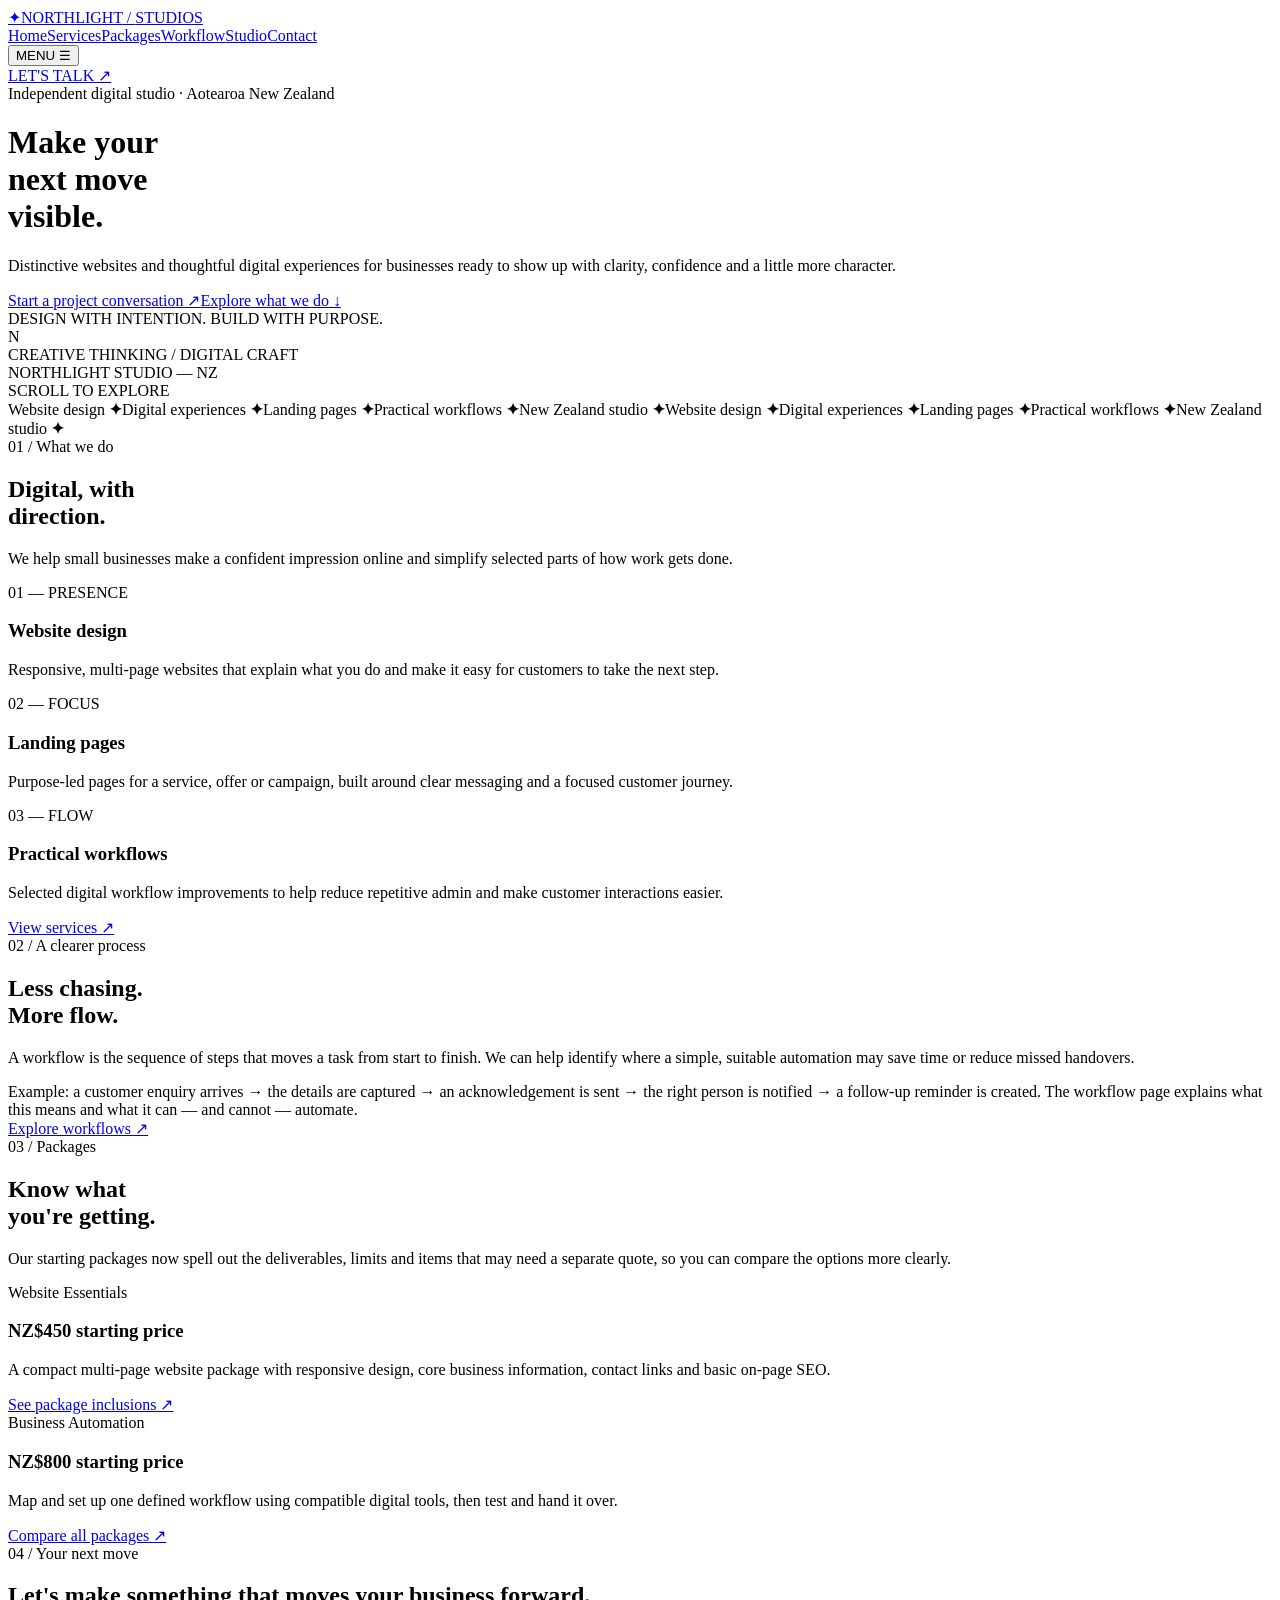
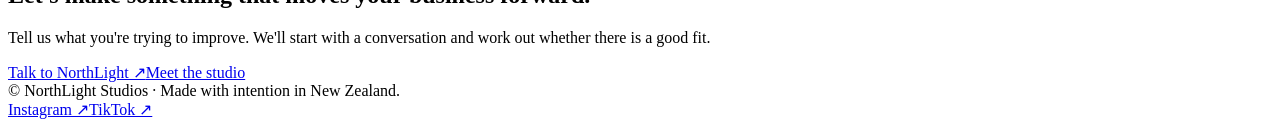
==== commit 35b65a7d: "Restructure website into a multi-page studio site" ====
--- a/index.html
+++ b/index.html
@@ -1,287 +1,13 @@
 <!doctype html>
-<html lang="en-NZ">
-<head>
-  <meta charset="utf-8">
-  <meta name="viewport" content="width=device-width, initial-scale=1">
-  <meta name="theme-color" content="#0b0b12">
-  <meta name="description" content="NorthLight Studios is a New Zealand digital studio creating distinctive websites and practical digital experiences for small businesses.">
-  <meta property="og:title" content="NorthLight Studios — Make your next move visible.">
-  <meta property="og:description" content="Distinctive websites and practical digital experiences for New Zealand businesses.">
-  <title>NorthLight Studios — Make your next move visible.</title>
-  <link rel="preconnect" href="https://fonts.googleapis.com">
-  <link rel="preconnect" href="https://fonts.gstatic.com" crossorigin>
-  <link href="https://fonts.googleapis.com/css2?family=DM+Mono:wght@400;500&family=Manrope:wght@400;500;600;700;800&display=swap" rel="stylesheet">
-  <style>
-    :root{--bg:#0b0b12;--surface:#12121d;--surface2:#191827;--ink:#f7f4fb;--muted:#aaa5b8;--pink:#ff4ca3;--violet:#a98bff;--cyan:#82e7e0;--line:rgba(255,255,255,.12);--max:1160px;--radius:22px}
-    *{box-sizing:border-box}
-    html{scroll-behavior:smooth;scroll-padding-top:88px}
-    body{margin:0;background:var(--bg);color:var(--ink);font:16px/1.65 Manrope,system-ui,-apple-system,Segoe UI,sans-serif;overflow-x:hidden}
-    body:before{content:"";position:fixed;inset:0;pointer-events:none;z-index:-1;background:radial-gradient(ellipse at 78% 7%,rgba(130,67,171,.2),transparent 32%),radial-gradient(ellipse at 5% 42%,rgba(255,76,163,.07),transparent 30%),linear-gradient(180deg,#0b0b12,#0d0c15 60%,#0b0b12)}
-    a{color:inherit}
-    .wrap{width:min(var(--max),calc(100% - 44px));margin-inline:auto}
-    .mono,.eyebrow,.kicker,.nav-cta,.index,.micro{font-family:"DM Mono",monospace}
-    .site-header{position:sticky;top:0;z-index:20;background:rgba(11,11,18,.78);backdrop-filter:blur(18px);border-bottom:1px solid transparent;transition:border-color .2s}
-    .site-header.scrolled{border-color:var(--line)}
-    .nav{height:78px;display:flex;align-items:center;justify-content:space-between;gap:24px}
-    .brand{display:flex;align-items:center;gap:11px;text-decoration:none;font-weight:800;letter-spacing:.12em;font-size:13px}
-    .brand-mark{width:31px;height:31px;border:1px solid rgba(255,76,163,.65);border-radius:11px;display:grid;place-items:center;color:var(--pink);font-size:18px;box-shadow:0 0 24px rgba(255,76,163,.12);transform:rotate(-8deg)}
-    .brand-name span{color:var(--pink)}
-    .nav-links{display:flex;align-items:center;gap:25px}
-    .nav-links a{font-size:12px;color:var(--muted);text-decoration:none;transition:color .2s}
-    .nav-links a:hover{color:#fff}
-    .nav-cta{font-size:11px;text-decoration:none;padding:10px 15px;border:1px solid rgba(255,255,255,.2);border-radius:999px;letter-spacing:.04em}
-    .nav-cta:hover{border-color:var(--pink);color:#ffc2df}
-    .hero{min-height:690px;display:grid;grid-template-columns:1.1fr .9fr;align-items:center;gap:30px;padding:76px 0 90px;position:relative}
-    .hero-copy{position:relative;z-index:2}
-    .eyebrow{display:flex;align-items:center;gap:10px;color:#d5b7ff;text-transform:uppercase;letter-spacing:.14em;font-size:10px}
-    .eyebrow:before{content:"";width:26px;height:1px;background:var(--pink)}
-    h1{font-size:clamp(52px,7.4vw,94px);line-height:.99;letter-spacing:-.075em;margin:26px 0 22px;max-width:760px}
-    .gradient-text{background:linear-gradient(105deg,#fff 8%,#ff83bd 48%,#b69cff 78%,#82e7e0);background-size:180% auto;-webkit-background-clip:text;background-clip:text;color:transparent;animation:shine 8s ease-in-out infinite alternate}
-    @keyframes shine{to{background-position:100% center}}
-    .hero-lede{font-size:17px;line-height:1.8;color:var(--muted);max-width:560px}
-    .hero-actions{display:flex;gap:12px;flex-wrap:wrap;margin-top:31px}
-    .button{display:inline-flex;align-items:center;justify-content:center;gap:10px;min-height:48px;padding:0 20px;border-radius:999px;text-decoration:none;font-size:12px;font-weight:800;transition:transform .2s,box-shadow .2s,border-color .2s}
-    .button:hover{transform:translateY(-3px)}
-    .button-primary{color:#170d19;background:linear-gradient(105deg,#ff75b7,#b18aff);box-shadow:0 10px 35px rgba(255,76,163,.18)}
-    .button-primary:hover{box-shadow:0 14px 40px rgba(255,76,163,.3)}
-    .button-ghost{border:1px solid var(--line);color:var(--ink)}
-    .button-ghost:hover{border-color:rgba(255,255,255,.4)}
-    .hero-note{margin-top:28px;color:#777286;font:10px "DM Mono",monospace;letter-spacing:.08em}
-    .hero-art{position:relative;min-height:490px;display:grid;place-items:center;isolation:isolate}
-    .orbital{position:absolute;width:min(39vw,440px);aspect-ratio:1;border:1px solid rgba(255,255,255,.12);border-radius:50%;transform:rotate(-25deg);box-shadow:inset 0 0 65px rgba(168,139,255,.07),0 0 90px rgba(168,139,255,.06)}
-    .orbital:before,.orbital:after{content:"";position:absolute;border:1px solid rgba(255,76,163,.28);border-radius:50%;inset:11% -8%;transform:rotate(55deg)}
-    .orbital:after{inset:24% -17%;border-color:rgba(130,231,224,.22);transform:rotate(-58deg)}
-    .core{position:relative;width:210px;aspect-ratio:1;border-radius:38% 62% 54% 46%/44% 42% 58% 56%;display:grid;place-items:center;background:radial-gradient(circle at 32% 25%,#4d315e,#211a35 52%,#12111b 76%);border:1px solid rgba(255,255,255,.2);box-shadow:0 0 80px rgba(255,76,163,.18),inset 0 0 45px rgba(255,255,255,.06);animation:float 7s ease-in-out infinite}
-    .core:before{content:"";position:absolute;inset:12px;border:1px solid rgba(255,255,255,.12);border-radius:inherit}
-    .core-letter{font-size:112px;font-weight:800;letter-spacing:-.12em;line-height:1;margin-left:-12px;background:linear-gradient(140deg,#fff 15%,#ff7ab9 60%,#a98bff);-webkit-background-clip:text;background-clip:text;color:transparent;text-shadow:0 0 45px rgba(255,76,163,.12)}
-    @keyframes float{50%{transform:translateY(-12px) rotate(3deg)}}
-    .orbit-dot{position:absolute;width:12px;height:12px;border-radius:50%;background:var(--pink);box-shadow:0 0 22px var(--pink);top:14%;right:18%}
-    .orbit-dot.two{width:8px;height:8px;background:var(--cyan);box-shadow:0 0 18px var(--cyan);top:auto;right:auto;bottom:16%;left:13%}
-    .art-label{position:absolute;font:10px "DM Mono",monospace;color:#c2b5d4;letter-spacing:.12em}
-    .art-label.top{top:8%;right:0}.art-label.bottom{bottom:7%;left:1%}
-    .scroll-mark{position:absolute;bottom:24px;left:0;color:#777286;font:9px "DM Mono",monospace;letter-spacing:.16em}
-    .scroll-mark:after{content:"";display:inline-block;width:44px;height:1px;background:var(--pink);vertical-align:middle;margin-left:12px}
-    .ticker{overflow:hidden;border-block:1px solid var(--line);background:rgba(255,255,255,.018)}
-    .ticker-track{display:flex;gap:38px;width:max-content;padding:16px 0;animation:marquee 34s linear infinite}
-    .ticker span{font:10px "DM Mono",monospace;letter-spacing:.14em;color:#b8aec5;text-transform:uppercase;white-space:nowrap}
-    .ticker b{color:var(--pink);font-weight:400;margin-left:38px}
-    @keyframes marquee{to{transform:translateX(-50%)}}
-    section{padding:105px 0;border-bottom:1px solid var(--line)}
-    .section-head{display:grid;grid-template-columns:.8fr 1.2fr;gap:30px;align-items:end;margin-bottom:42px}
-    .kicker{color:var(--pink);font-size:10px;letter-spacing:.16em;text-transform:uppercase}
-    h2{font-size:clamp(34px,5vw,58px);line-height:1.08;letter-spacing:-.06em;margin:13px 0 0}
-    .section-intro{max-width:570px;color:var(--muted);font-size:15px;line-height:1.85;margin:0 0 4px}
-    .about-grid{display:grid;grid-template-columns:1fr 1fr;gap:18px}
-    .about-panel{padding:30px;border:1px solid var(--line);border-radius:var(--radius);background:linear-gradient(145deg,rgba(255,255,255,.045),rgba(255,255,255,.012))}
-    .about-panel.feature{background:radial-gradient(circle at 90% 0,rgba(168,139,255,.15),transparent 40%),linear-gradient(145deg,#1b1728,#11111a)}
-    .about-panel h3{font-size:21px;letter-spacing:-.04em;margin:0 0 12px}
-    .about-panel p{color:var(--muted);font-size:14px;margin:0}
-    .founders{display:flex;gap:10px;flex-wrap:wrap;margin-top:24px}
-    .founder-chip{border:1px solid var(--line);border-radius:999px;padding:8px 12px;font-size:11px;color:#e8dff1}
-    .service-grid{display:grid;grid-template-columns:repeat(3,1fr);gap:15px}
-    .service-card{min-height:250px;padding:26px;border:1px solid var(--line);border-radius:var(--radius);background:linear-gradient(155deg,#1b1728,#11111a);position:relative;overflow:hidden;transition:transform .25s,border-color .25s}
-    .service-card:hover{transform:translateY(-6px);border-color:rgba(255,76,163,.5)}
-    .service-card:after{content:"";position:absolute;width:170px;height:170px;border:1px solid rgba(168,139,255,.16);border-radius:50%;right:-85px;bottom:-100px;box-shadow:0 0 0 18px rgba(168,139,255,.025),0 0 0 38px rgba(168,139,255,.02)}
-    .index{font-size:10px;color:var(--pink)}
-    .service-card h3{font-size:21px;letter-spacing:-.04em;margin:32px 0 10px}
-    .service-card p{font-size:13px;color:var(--muted);max-width:290px;margin:0}
-    .package-grid{display:grid;grid-template-columns:repeat(3,1fr);gap:15px;align-items:stretch}
-    .package{padding:27px;border:1px solid var(--line);border-radius:var(--radius);background:linear-gradient(155deg,#1a1725,#101018);display:flex;flex-direction:column;min-height:370px}
-    .package.featured{border-color:rgba(255,76,163,.55);background:radial-gradient(circle at 100% 0,rgba(255,76,163,.13),transparent 42%),linear-gradient(155deg,#21172a,#111018);box-shadow:0 15px 60px rgba(0,0,0,.2)}
-    .package-label{font:10px "DM Mono",monospace;letter-spacing:.1em;text-transform:uppercase;color:#d6b7ff}
-    .package h3{font-size:22px;margin:15px 0 3px;letter-spacing:-.04em}
-    .price{font-size:38px;font-weight:800;letter-spacing:-.07em;margin:6px 0 14px}
-    .price small{font:10px "DM Mono",monospace;color:var(--muted);letter-spacing:0}
-    .package p{font-size:13px;color:var(--muted);margin:0 0 20px}
-    .package .button{margin-top:auto;align-self:flex-start}
-    .scope-note{margin-top:22px;padding:17px 19px;border-left:2px solid var(--violet);background:rgba(168,139,255,.06);color:#c3bbd0;font-size:12px}
-    .process{display:grid;grid-template-columns:repeat(4,1fr);gap:0;border:1px solid var(--line);border-radius:var(--radius);overflow:hidden}
-    .step{padding:24px 21px;min-height:190px;background:rgba(255,255,255,.018);border-right:1px solid var(--line)}
-    .step:last-child{border:0}
-    .step .index{display:inline-flex;width:30px;height:30px;border:1px solid rgba(255,76,163,.4);border-radius:50%;align-items:center;justify-content:center}
-    .step h3{font-size:16px;margin:23px 0 8px}
-    .step p{font-size:12px;color:var(--muted);margin:0}
-    .showcase-grid{display:grid;grid-template-columns:1.1fr .9fr;gap:18px}
-    .demo-card{position:relative;min-height:350px;padding:30px;border:1px solid var(--line);border-radius:var(--radius);overflow:hidden;background:radial-gradient(circle at 82% 20%,rgba(255,76,163,.2),transparent 32%),linear-gradient(140deg,#30213d,#15121f 65%)}
-    .demo-window{position:absolute;right:7%;bottom:-6%;width:72%;height:66%;border:1px solid rgba(255,255,255,.2);border-radius:16px 16px 0 0;background:#171520;box-shadow:0 18px 70px #0008;transform:rotate(-5deg);padding:15px}
-    .demo-window .bar{height:7px;width:45%;background:linear-gradient(90deg,var(--pink),var(--violet));border-radius:8px;margin:12px 0}
-    .demo-window .line{height:5px;width:75%;background:#ffffff26;border-radius:8px;margin:8px 0}
-    .demo-window .line.short{width:48%}
-    .demo-title{position:relative;z-index:2;max-width:280px;font-size:32px;line-height:1.1;letter-spacing:-.06em;margin:25px 0}
-    .demo-side{padding:28px;border:1px solid var(--line);border-radius:var(--radius);background:#12121c}
-    .demo-side h3{font-size:20px;margin:8px 0 12px}
-    .demo-side p,.demo-side li{font-size:13px;color:var(--muted)}
-    .demo-side ul{padding-left:18px}
-    .demo-disclaimer{font:10px "DM Mono",monospace;color:#9b91a7;margin-top:18px}
-    .contact-section{padding:75px 0 88px}
-    .contact-box{position:relative;overflow:hidden;border:1px solid rgba(255,255,255,.17);border-radius:30px;padding:clamp(30px,6vw,68px);background:radial-gradient(circle at 90% 0,rgba(168,139,255,.2),transparent 34%),radial-gradient(circle at 0 100%,rgba(255,76,163,.12),transparent 40%),#15121f}
-    .contact-box:after{content:"✦";position:absolute;right:7%;top:3%;font-size:180px;line-height:1;color:rgba(255,255,255,.035);pointer-events:none}
-    .contact-box h2{max-width:650px;font-size:clamp(40px,6vw,72px)}
-    .contact-box p{max-width:570px;color:var(--muted);font-size:14px}
-    .contact-actions{display:flex;gap:12px;flex-wrap:wrap;margin-top:26px}
-    .contact-details{display:flex;gap:18px;flex-wrap:wrap;margin-top:32px;padding-top:22px;border-top:1px solid var(--line);font:10px "DM Mono",monospace;color:#b6adbf}
-    .contact-details a{text-decoration:none}
-    .contact-details a:hover{color:var(--pink)}
-    footer{padding:25px 0 35px;display:flex;justify-content:space-between;gap:18px;flex-wrap:wrap;color:#81798d;font:10px "DM Mono",monospace}
-    footer a{text-decoration:none}
-    footer a:hover{color:#fff}
-    .footer-social{display:flex;gap:16px}
-    .reveal{opacity:0;transform:translateY(18px);transition:opacity .65s ease,transform .65s ease}
-    .reveal.visible{opacity:1;transform:none}
-    @media(max-width:850px){.hero{grid-template-columns:1fr;min-height:auto;padding:75px 0 80px}.hero-art{min-height:370px}.orbital{width:min(68vw,360px)}.section-head{grid-template-columns:1fr;gap:14px}.service-grid,.package-grid{grid-template-columns:1fr 1fr}.process{grid-template-columns:1fr 1fr}.step:nth-child(2){border-right:0}.step:nth-child(-n+2){border-bottom:1px solid var(--line)}}
-    @media(max-width:600px){.wrap{width:min(var(--max),calc(100% - 30px))}.nav{height:68px}.nav-links{display:none}.nav-cta{font-size:10px;padding:9px 12px}.hero{padding-top:62px}h1{font-size:clamp(48px,14vw,72px)}.hero-lede{font-size:15px}.hero-art{min-height:300px}.core{width:155px}.core-letter{font-size:85px}.orbital{width:75vw}.art-label.top{right:0}.art-label.bottom{left:0}section{padding:75px 0}.about-grid,.service-grid,.package-grid,.showcase-grid{grid-template-columns:1fr}.about-panel,.package{padding:23px}.process{grid-template-columns:1fr}.step{min-height:0;border-right:0;border-bottom:1px solid var(--line)!important}.step:last-child{border-bottom:0!important}.demo-card{min-height:310px}.contact-box{border-radius:22px}.contact-details{flex-direction:column;gap:9px}.scroll-mark{display:none}}
-    @media(prefers-reduced-motion:reduce){html{scroll-behavior:auto}*,*:before,*:after{animation-duration:.01ms!important;animation-iteration-count:1!important;transition-duration:.01ms!important}.reveal{opacity:1;transform:none}}
-  </style>
-</head>
-<body>
-  <header class="site-header" id="siteHeader">
-    <div class="wrap nav">
-      <a class="brand" href="#home" aria-label="NorthLight Studios home"><span class="brand-mark" aria-hidden="true">✦</span><span class="brand-name">NORTHLIGHT<span> / </span>STUDIOS</span></a>
-      <nav class="nav-links" aria-label="Main navigation">
-        <a href="#about">Studio</a><a href="#services">Services</a><a href="#packages">Packages</a><a href="#process">Process</a><a href="#showcase">Showcase</a>
-      </nav>
-      <a class="nav-cta" href="#contact">LET'S TALK ↗</a>
-    </div>
-  </header>
-
-  <main id="home">
-    <div class="wrap hero">
-      <div class="hero-copy">
-        <div class="eyebrow">Independent digital studio · Aotearoa New Zealand</div>
-        <h1>Make your<br><span class="gradient-text">next move</span><br>visible.</h1>
-        <p class="hero-lede">Distinctive websites and thoughtful digital experiences for businesses ready to show up with clarity, confidence and a little more character.</p>
-        <div class="hero-actions">
-          <a class="button button-primary" href="mailto:studionorthlights@gmail.com?subject=NorthLight%20Studios%20project%20enquiry">Start a project conversation <span aria-hidden="true">↗</span></a>
-          <a class="button button-ghost" href="#showcase">Explore the studio <span aria-hidden="true">↓</span></a>
-        </div>
-        <div class="hero-note">DESIGN WITH INTENTION. BUILD WITH PURPOSE.</div>
-      </div>
-      <div class="hero-art" aria-label="Abstract NorthLight star and orbital design">
-        <div class="orbital"><span class="orbit-dot"></span><span class="orbit-dot two"></span></div>
-        <div class="core"><span class="core-letter">N</span></div>
-        <div class="art-label top">CREATIVE THINKING / DIGITAL CRAFT</div>
-        <div class="art-label bottom">NORTHLIGHT STUDIO — NZ</div>
-      </div>
-      <div class="scroll-mark">SCROLL TO EXPLORE</div>
-    </div>
-
-    <div class="ticker" aria-label="NorthLight services">
-      <div class="ticker-track" aria-hidden="true">
-        <span>Website design <b>✦</b></span><span>Digital experiences <b>✦</b></span><span>Landing pages <b>✦</b></span><span>Practical workflows <b>✦</b></span><span>New Zealand studio <b>✦</b></span>
-        <span>Website design <b>✦</b></span><span>Digital experiences <b>✦</b></span><span>Landing pages <b>✦</b></span><span>Practical workflows <b>✦</b></span><span>New Zealand studio <b>✦</b></span>
-      </div>
-    </div>
-
-    <section id="about">
-      <div class="wrap reveal">
-        <div class="section-head">
-          <div><div class="kicker">01 / The studio</div><h2>Good ideas deserve<br>a clear place to land.</h2></div>
-          <p class="section-intro">NorthLight Studios is an independent New Zealand digital studio focused on helping small businesses present themselves clearly online. We bring design thinking and practical technology together, with a straightforward process and a real conversation behind every project.</p>
-        </div>
-        <div class="about-grid">
-          <article class="about-panel feature"><div class="kicker">Our point of view</div><h3>Digital should feel considered, not complicated.</h3><p>We care about the details people notice: a clear message, a thoughtful layout, a useful customer journey and a website that feels like it belongs to the business behind it.</p></article>
-          <article class="about-panel"><div class="kicker">The people behind NorthLight</div><h3>Two founders. One shared direction.</h3><p>NorthLight Studios is led by Chantell Awheto and Tk Ngatai. We work collaboratively with each business to understand the goal, agree on the scope and shape a suitable digital solution.</p><div class="founders"><span class="founder-chip">Chantell Awheto</span><span class="founder-chip">Tk Ngatai</span></div></article>
-        </div>
-      </div>
-    </section>
-
-    <section id="services">
-      <div class="wrap reveal">
-        <div class="section-head">
-          <div><div class="kicker">02 / What we do</div><h2>Digital, with<br>direction.</h2></div>
-          <p class="section-intro">From a first online presence to more connected customer workflows, we focus on useful improvements that make sense for the business and its customers.</p>
-        </div>
-        <div class="service-grid">
-          <article class="service-card"><span class="index">01 — PRESENCE</span><h3>Website design</h3><p>Distinctive, responsive websites that communicate what you do and give visitors a clear next step.</p></article>
-          <article class="service-card"><span class="index">02 — FOCUS</span><h3>Landing pages</h3><p>Purpose-led pages for a service, offer or campaign, built around clear messaging and a focused customer journey.</p></article>
-          <article class="service-card"><span class="index">03 — FLOW</span><h3>Practical workflows</h3><p>Selected digital workflow improvements to help reduce repetitive admin and make customer interactions easier.</p></article>
-        </div>
-      </div>
-    </section>
-
-    <section id="packages">
-      <div class="wrap reveal">
-        <div class="section-head">
-          <div><div class="kicker">03 / Starting points</div><h2>Find your<br>starting point.</h2></div>
-          <p class="section-intro">Three entry points for different business needs. These are starting package prices in New Zealand dollars; we confirm the requirements, deliverables and timing with you before any work begins.</p>
-        </div>
-        <div class="package-grid">
-          <article class="package">
-            <div class="package-label">01 / Online presence</div><h3>Website Essentials</h3><div class="price">NZ$450 <small>/ STARTING PRICE</small></div>
-            <p>A focused starting point for a business that needs a clear, professional website and an easier way for customers to understand and contact it.</p>
-            <a class="button button-ghost" href="mailto:studionorthlights@gmail.com?subject=Website%20Essentials%20enquiry">Discuss this package ↗</a>
-          </article>
-          <article class="package featured">
-            <div class="package-label">02 / Better flow</div><h3>Business Automation</h3><div class="price">NZ$800 <small>/ STARTING PRICE</small></div>
-            <p>For a business looking to improve a suitable repetitive task or customer workflow through practical digital tools.</p>
-            <a class="button button-primary" href="mailto:studionorthlights@gmail.com?subject=Business%20Automation%20enquiry">Discuss this package ↗</a>
-          </article>
-          <article class="package">
-            <div class="package-label">03 / Connected digital</div><h3>Smart Business</h3><div class="price">NZ$1,200 <small>/ STARTING PRICE</small></div>
-            <p>A broader starting point for businesses exploring a website alongside selected workflow or digital experience improvements.</p>
-            <a class="button button-ghost" href="mailto:studionorthlights@gmail.com?subject=Smart%20Business%20enquiry">Discuss this package ↗</a>
-          </article>
-        </div>
-        <div class="scope-note"><strong>Clear scope, no surprises.</strong> Every project is discussed and quoted with its specific deliverables, responsibilities, timeline and price confirmed in writing. Domain registration, hosting, third-party subscriptions, paid integrations and ongoing support are not included unless expressly agreed. Some requests may require separate discovery or a custom quote.</div>
-      </div>
-    </section>
-
-    <section id="process">
-      <div class="wrap reveal">
-        <div class="section-head">
-          <div><div class="kicker">04 / How we work</div><h2>A clear path<br>from idea to launch.</h2></div>
-          <p class="section-intro">Good projects start with shared expectations. We keep the process straightforward so you know what happens next, what is included and when decisions are needed.</p>
-        </div>
-        <div class="process">
-          <article class="step"><span class="index">01</span><h3>Start the conversation</h3><p>Tell us about your business, what you want to improve and what success would look like.</p></article>
-          <article class="step"><span class="index">02</span><h3>Agree the scope</h3><p>We confirm suitability, deliverables, responsibilities, timing and the written quote.</p></article>
-          <article class="step"><span class="index">03</span><h3>Design and refine</h3><p>We develop the agreed work, share it for review and make the changes included in the scope.</p></article>
-          <article class="step"><span class="index">04</span><h3>Approve and hand over</h3><p>After final review and agreed payment, we complete the agreed handover and next steps.</p></article>
-        </div>
-      </div>
-    </section>
-
-    <section id="showcase">
-      <div class="wrap reveal">
-        <div class="section-head">
-          <div><div class="kicker">05 / Concept lab</div><h2>Exploring what<br>digital can do.</h2></div>
-          <p class="section-intro">We use concept work to explore layouts, interactions and customer journeys. We label demonstrations clearly so visitors can distinguish experiments from commissioned client work.</p>
-        </div>
-        <div class="showcase-grid">
-          <div class="demo-card"><div class="kicker">NorthLight / concept study</div><div class="demo-title">A more considered customer journey.</div><div class="demo-window" aria-hidden="true"><div class="bar"></div><div class="line"></div><div class="line short"></div><div class="line"></div><div class="line short"></div></div></div>
-          <article class="demo-side"><div class="kicker">Demonstration project</div><h3>Appointment-based business website concept</h3><p>A barber-business concept used to explore visual design and an online booking experience. It demonstrates interface and product thinking; it is not a commissioned client deployment or a production booking service.</p><ul><li>Responsive presentation and service information</li><li>Concept booking journey and interface states</li><li>Exploration of customer-facing interactions</li></ul><p class="demo-disclaimer">DEMO ONLY · NOT A LIVE CLIENT PROJECT</p></article>
-        </div>
-      </div>
-    </section>
-
-    <div class="wrap contact-section" id="contact">
-      <div class="contact-box reveal">
-        <div class="kicker">06 / Your next move</div>
-        <h2>Let's make something that moves your business forward.</h2>
-        <p>Have an idea, a website that needs a rethink, or a workflow you would like to simplify? Tell us a little about it. We will start with a conversation and work out whether there is a good fit.</p>
-        <div class="contact-actions"><a class="button button-primary" href="mailto:studionorthlights@gmail.com?subject=NorthLight%20Studios%20project%20enquiry">Email NorthLight Studios ↗</a><a class="button button-ghost" href="https://contra.com/s/77cEUqAb-modern-responsive-business-website-design" target="_blank" rel="noopener noreferrer">Explore Contra ↗</a><a class="button button-ghost" href="https://www.fiverr.com/s/2pQEk8L" target="_blank" rel="noopener noreferrer">Find us on Fiverr ↗</a></div>
-        <div class="contact-details"><span>Chantell Awheto &amp; Tk Ngatai</span><a href="tel:+64220796664">+64 220 796 664</a><a href="mailto:studionorthlights@gmail.com">studionorthlights@gmail.com</a><span>New Zealand</span></div>
-      </div>
-    </div>
-  </main>
-
-  <footer class="wrap"><span>© <span id="year"></span> NorthLight Studios · Made with intention in New Zealand.</span><div class="footer-social"><a href="https://www.instagram.com/northlight_std" target="_blank" rel="noopener noreferrer">Instagram ↗</a><a href="https://www.tiktok.com/@northlight.studi" target="_blank" rel="noopener noreferrer">TikTok ↗</a></div></footer>
-
-  <script>
-    document.getElementById("year").textContent = new Date().getFullYear();
-    const header = document.getElementById("siteHeader");
-    const updateHeader = () => header.classList.toggle("scrolled", window.scrollY > 12);
-    updateHeader();
-    window.addEventListener("scroll", updateHeader, {passive:true});
-    const observer = new IntersectionObserver((entries) => {
-      entries.forEach((entry) => {
-        if (entry.isIntersecting) {
-          entry.target.classList.add("visible");
-          observer.unobserve(entry.target);
-        }
-      });
-    }, {threshold:0.12});
-    document.querySelectorAll(".reveal").forEach((element) => observer.observe(element));
-  </script>
-</body>
-</html>+<html lang="en-NZ"><head><meta charset="utf-8"><meta name="viewport" content="width=device-width, initial-scale=1"><meta name="theme-color" content="#0b0b12"><meta name="description" content="Distinctive multi-page websites and practical digital workflows for New Zealand small businesses."><meta property="og:title" content="Make your next move visible | NorthLight Studios"><meta property="og:description" content="Distinctive multi-page websites and practical digital workflows for New Zealand small businesses."><title>Make your next move visible | NorthLight Studios</title><link rel="preconnect" href="https://fonts.googleapis.com"><link rel="preconnect" href="https://fonts.gstatic.com" crossorigin><link href="https://fonts.googleapis.com/css2?family=DM+Mono:wght@400;500&family=Manrope:wght@400;500;600;700;800&display=swap" rel="stylesheet"><link rel="stylesheet" href="styles.css"><script src="script.js" defer></script></head><body><header class="site-header" id="siteHeader"><div class="wrap nav">
+<a class="brand" href="index.html" aria-label="NorthLight Studios home"><span class="brand-mark" aria-hidden="true">✦</span><span class="brand-name">NORTHLIGHT<span> / </span>STUDIOS</span></a>
+<nav class="nav-links" aria-label="Main navigation"><a href="index.html" aria-current="page">Home</a><a href="services.html">Services</a><a href="packages.html">Packages</a><a href="workflow.html">Workflow</a><a href="studio.html">Studio</a><a href="contact.html">Contact</a></nav>
+<div class="site-nav"><button class="menu-toggle" type="button" aria-expanded="false" aria-controls="main-menu">MENU ☰</button></div>
+<a class="nav-cta" href="contact.html">LET'S TALK ↗</a>
+</div></header><main>
+<div class="wrap hero"><div class="hero-copy"><div class="eyebrow">Independent digital studio · Aotearoa New Zealand</div><h1>Make your<br><span class="gradient-text">next move</span><br>visible.</h1><p class="hero-lede">Distinctive websites and thoughtful digital experiences for businesses ready to show up with clarity, confidence and a little more character.</p><div class="hero-actions"><a class="button button-primary" href="contact.html">Start a project conversation ↗</a><a class="button button-ghost" href="services.html">Explore what we do ↓</a></div><div class="hero-note">DESIGN WITH INTENTION. BUILD WITH PURPOSE.</div></div><div class="hero-art" aria-label="Abstract NorthLight star and orbital design"><div class="orbital"><span class="orbit-dot"></span><span class="orbit-dot two"></span></div><div class="core"><span class="core-letter">N</span></div><div class="art-label top">CREATIVE THINKING / DIGITAL CRAFT</div><div class="art-label bottom">NORTHLIGHT STUDIO — NZ</div></div><div class="scroll-mark">SCROLL TO EXPLORE</div></div>
+<div class="ticker" aria-label="NorthLight services"><div class="ticker-track" aria-hidden="true"><span>Website design <b>✦</b></span><span>Digital experiences <b>✦</b></span><span>Landing pages <b>✦</b></span><span>Practical workflows <b>✦</b></span><span>New Zealand studio <b>✦</b></span><span>Website design <b>✦</b></span><span>Digital experiences <b>✦</b></span><span>Landing pages <b>✦</b></span><span>Practical workflows <b>✦</b></span><span>New Zealand studio <b>✦</b></span></div></div>
+<section><div class="wrap reveal"><div class="section-head"><div><div class="kicker">01 / What we do</div><h2>Digital, with<br>direction.</h2></div><p class="section-intro">We help small businesses make a confident impression online and simplify selected parts of how work gets done.</p></div><div class="service-grid"><article class="service-card"><span class="index">01 — PRESENCE</span><h3>Website design</h3><p>Responsive, multi-page websites that explain what you do and make it easy for customers to take the next step.</p></article><article class="service-card"><span class="index">02 — FOCUS</span><h3>Landing pages</h3><p>Purpose-led pages for a service, offer or campaign, built around clear messaging and a focused customer journey.</p></article><article class="service-card"><span class="index">03 — FLOW</span><h3>Practical workflows</h3><p>Selected digital workflow improvements to help reduce repetitive admin and make customer interactions easier.</p></article></div><div class="hero-actions"><a class="button button-ghost" href="services.html">View services ↗</a></div></div></section>
+<section><div class="wrap reveal"><div class="section-head"><div><div class="kicker">02 / A clearer process</div><h2>Less chasing.<br>More flow.</h2></div><p class="section-intro">A workflow is the sequence of steps that moves a task from start to finish. We can help identify where a simple, suitable automation may save time or reduce missed handovers.</p></div><div class="callout-panel">Example: a customer enquiry arrives → the details are captured → an acknowledgement is sent → the right person is notified → a follow-up reminder is created. The workflow page explains what this means and what it can — and cannot — automate.</div><div class="hero-actions"><a class="button button-ghost" href="workflow.html">Explore workflows ↗</a></div></div></section>
+<section><div class="wrap reveal"><div class="section-head"><div><div class="kicker">03 / Packages</div><h2>Know what<br>you're getting.</h2></div><p class="section-intro">Our starting packages now spell out the deliverables, limits and items that may need a separate quote, so you can compare the options more clearly.</p></div><div class="about-grid"><article class="about-panel feature"><div class="kicker">Website Essentials</div><h3>NZ$450 starting price</h3><p>A compact multi-page website package with responsive design, core business information, contact links and basic on-page SEO.</p><a class="text-link" href="packages.html">See package inclusions ↗</a></article><article class="about-panel"><div class="kicker">Business Automation</div><h3>NZ$800 starting price</h3><p>Map and set up one defined workflow using compatible digital tools, then test and hand it over.</p><a class="text-link" href="packages.html">Compare all packages ↗</a></article></div></div></section>
+<div class="wrap contact-section"><div class="contact-box reveal"><div class="kicker">04 / Your next move</div><h2>Let's make something that moves your business forward.</h2><p>Tell us what you're trying to improve. We'll start with a conversation and work out whether there is a good fit.</p><div class="contact-actions"><a class="button button-primary" href="contact.html">Talk to NorthLight ↗</a><a class="button button-ghost" href="studio.html">Meet the studio</a></div></div></div></main><footer class="wrap"><span>© <span id="year"></span> NorthLight Studios · Made with intention in New Zealand.</span><div class="footer-social"><a href="https://www.instagram.com/northlight_std" target="_blank" rel="noopener noreferrer">Instagram ↗</a><a href="https://www.tiktok.com/@northlight.studi" target="_blank" rel="noopener noreferrer">TikTok ↗</a></div></footer></body></html>
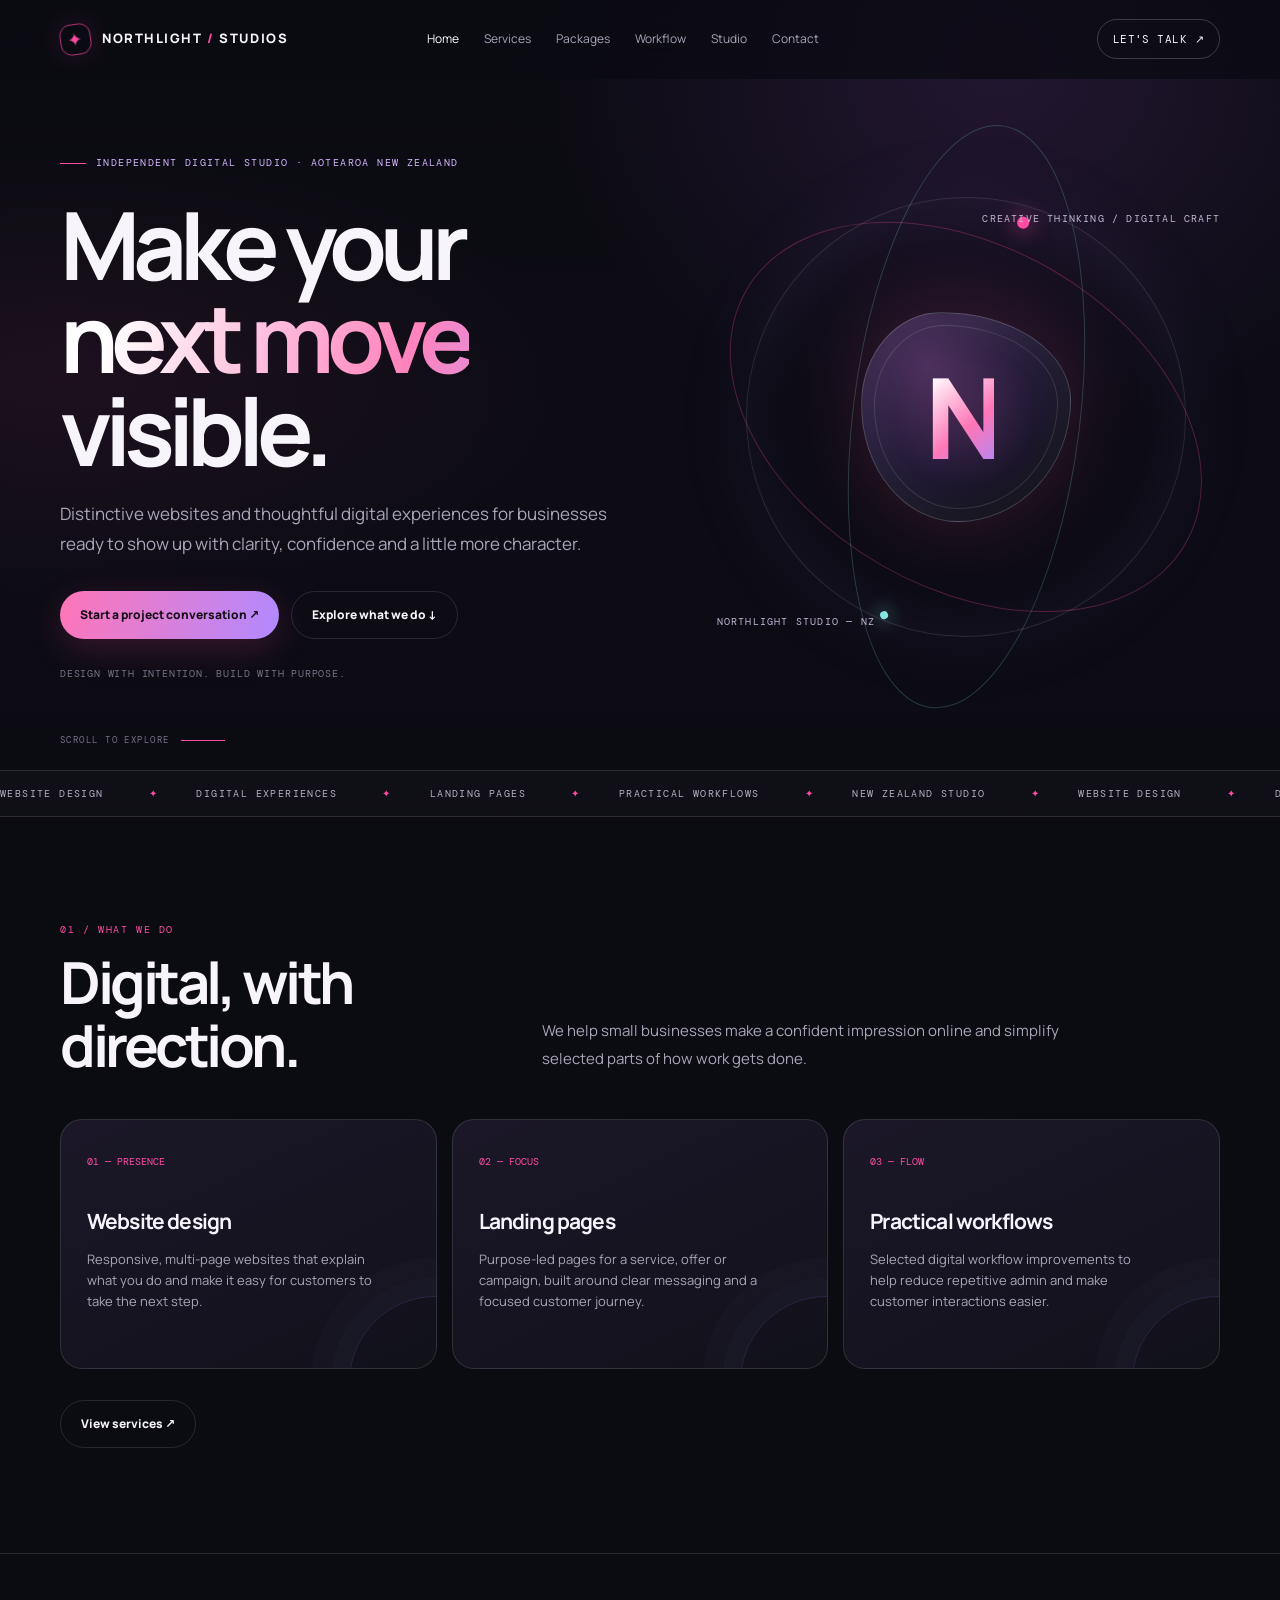
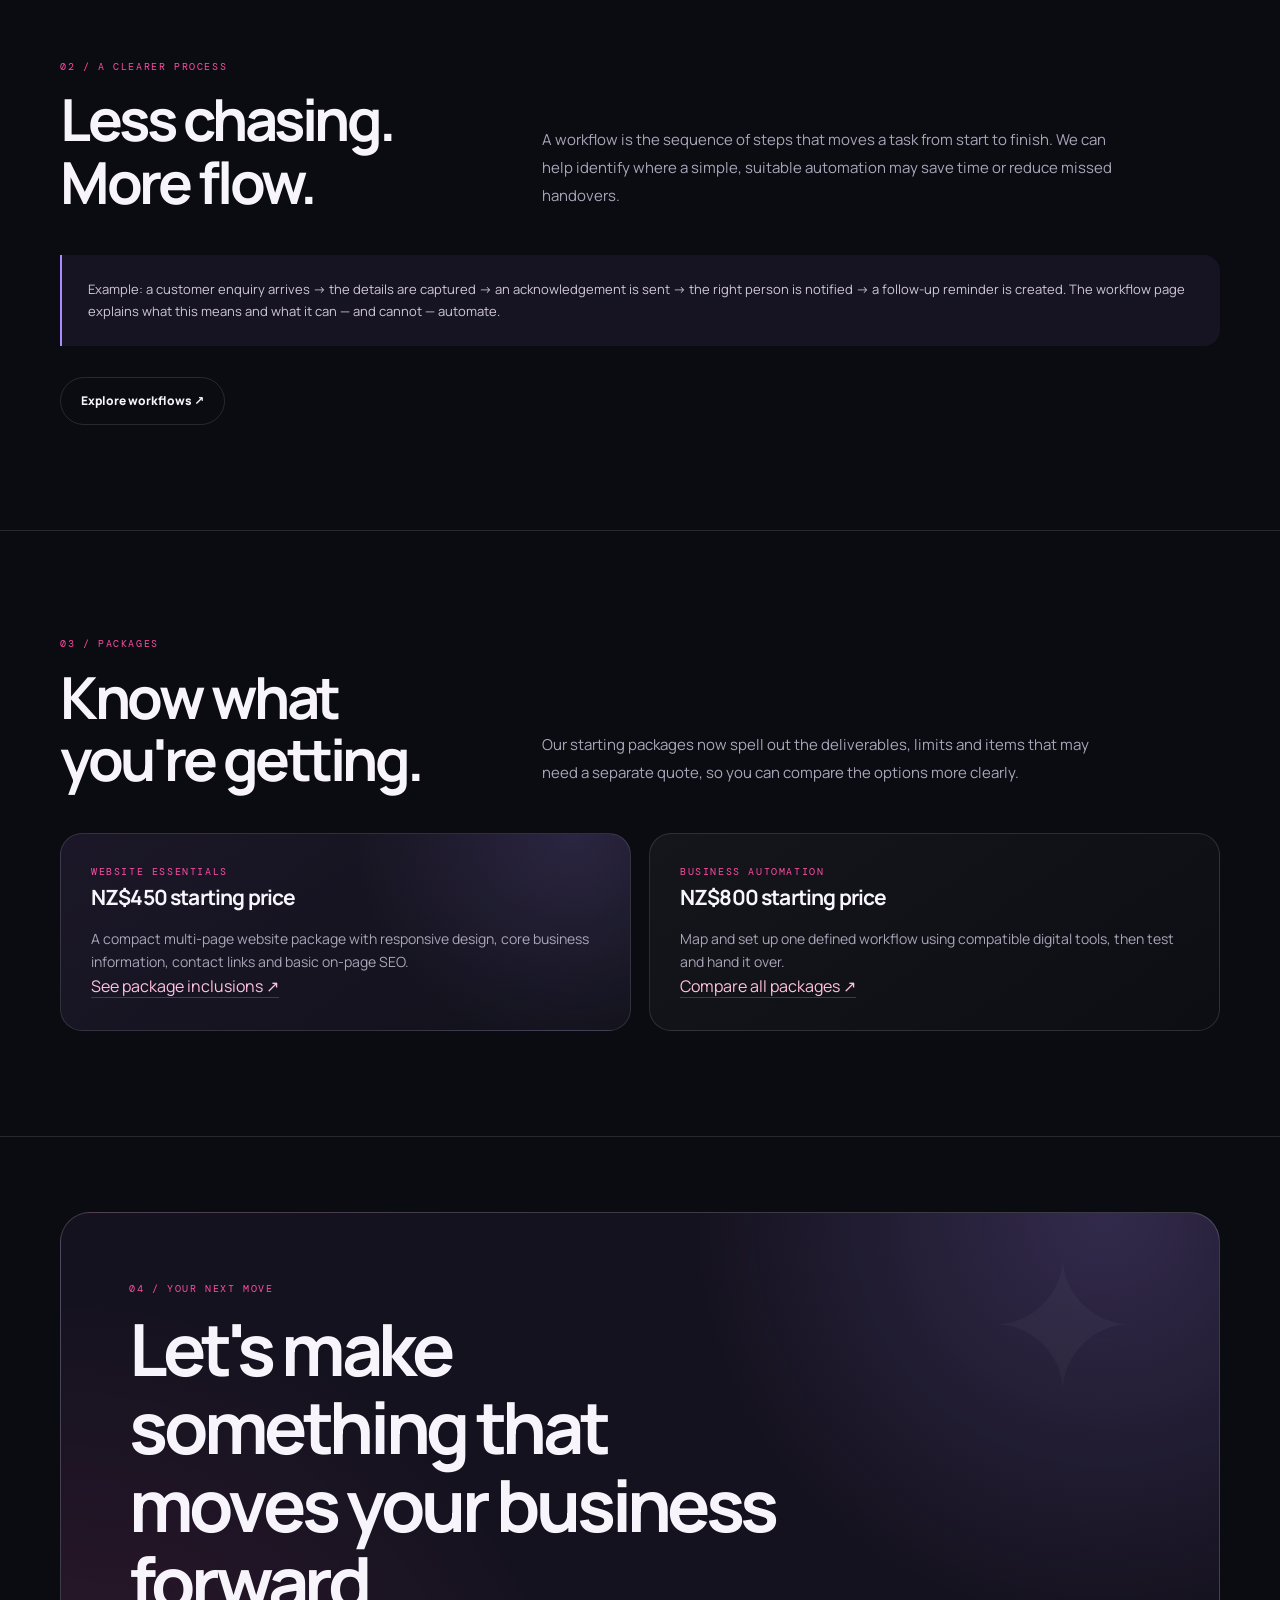
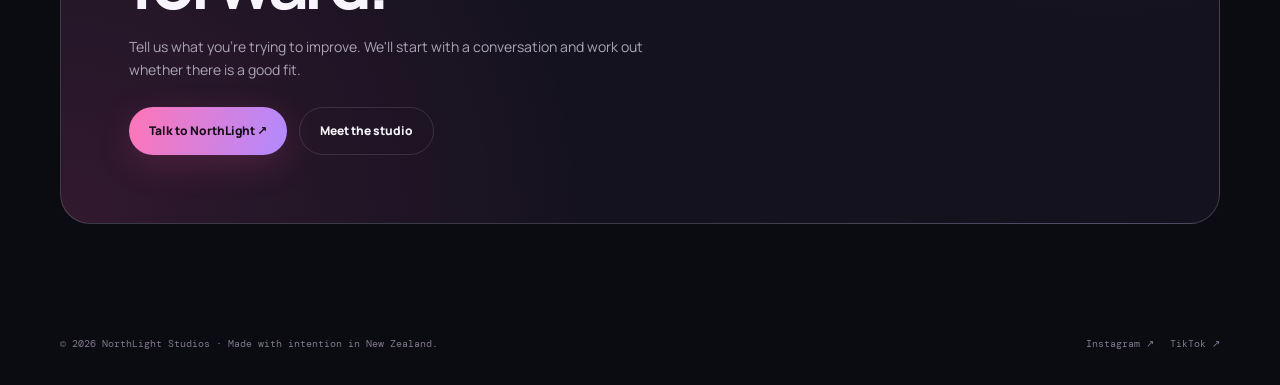
==== commit 87a2ab60: "Improve accessible multi-page navigation" ====
--- a/index.html
+++ b/index.html
@@ -1,7 +1,7 @@
 <!doctype html>
 <html lang="en-NZ"><head><meta charset="utf-8"><meta name="viewport" content="width=device-width, initial-scale=1"><meta name="theme-color" content="#0b0b12"><meta name="description" content="Distinctive multi-page websites and practical digital workflows for New Zealand small businesses."><meta property="og:title" content="Make your next move visible | NorthLight Studios"><meta property="og:description" content="Distinctive multi-page websites and practical digital workflows for New Zealand small businesses."><title>Make your next move visible | NorthLight Studios</title><link rel="preconnect" href="https://fonts.googleapis.com"><link rel="preconnect" href="https://fonts.gstatic.com" crossorigin><link href="https://fonts.googleapis.com/css2?family=DM+Mono:wght@400;500&family=Manrope:wght@400;500;600;700;800&display=swap" rel="stylesheet"><link rel="stylesheet" href="styles.css"><script src="script.js" defer></script></head><body><header class="site-header" id="siteHeader"><div class="wrap nav">
 <a class="brand" href="index.html" aria-label="NorthLight Studios home"><span class="brand-mark" aria-hidden="true">✦</span><span class="brand-name">NORTHLIGHT<span> / </span>STUDIOS</span></a>
-<nav class="nav-links" aria-label="Main navigation"><a href="index.html" aria-current="page">Home</a><a href="services.html">Services</a><a href="packages.html">Packages</a><a href="workflow.html">Workflow</a><a href="studio.html">Studio</a><a href="contact.html">Contact</a></nav>
+<nav id="main-menu" class="nav-links" aria-label="Main navigation"><a href="index.html" aria-current="page">Home</a><a href="services.html">Services</a><a href="packages.html">Packages</a><a href="workflow.html">Workflow</a><a href="studio.html">Studio</a><a href="contact.html">Contact</a></nav>
 <div class="site-nav"><button class="menu-toggle" type="button" aria-expanded="false" aria-controls="main-menu">MENU ☰</button></div>
 <a class="nav-cta" href="contact.html">LET'S TALK ↗</a>
 </div></header><main>
--- a/styles.css
+++ b/styles.css
@@ -0,0 +1,172 @@
+:root{--bg:#0b0b12;--surface:#12121d;--surface2:#191827;--ink:#f7f4fb;--muted:#aaa5b8;--pink:#ff4ca3;--violet:#a98bff;--cyan:#82e7e0;--line:rgba(255,255,255,.12);--max:1160px;--radius:22px}
+    *{box-sizing:border-box}
+    html{scroll-behavior:smooth;scroll-padding-top:88px}
+    body{margin:0;background:var(--bg);color:var(--ink);font:16px/1.65 Manrope,system-ui,-apple-system,Segoe UI,sans-serif;overflow-x:hidden}
+    body:before{content:"";position:fixed;inset:0;pointer-events:none;z-index:-1;background:radial-gradient(ellipse at 78% 7%,rgba(130,67,171,.2),transparent 32%),radial-gradient(ellipse at 5% 42%,rgba(255,76,163,.07),transparent 30%),linear-gradient(180deg,#0b0b12,#0d0c15 60%,#0b0b12)}
+    a{color:inherit}
+    .wrap{width:min(var(--max),calc(100% - 44px));margin-inline:auto}
+    .mono,.eyebrow,.kicker,.nav-cta,.index,.micro{font-family:"DM Mono",monospace}
+    .site-header{position:sticky;top:0;z-index:20;background:rgba(11,11,18,.78);backdrop-filter:blur(18px);border-bottom:1px solid transparent;transition:border-color .2s}
+    .site-header.scrolled{border-color:var(--line)}
+    .nav{height:78px;display:flex;align-items:center;justify-content:space-between;gap:24px}
+    .brand{display:flex;align-items:center;gap:11px;text-decoration:none;font-weight:800;letter-spacing:.12em;font-size:13px}
+    .brand-mark{width:31px;height:31px;border:1px solid rgba(255,76,163,.65);border-radius:11px;display:grid;place-items:center;color:var(--pink);font-size:18px;box-shadow:0 0 24px rgba(255,76,163,.12);transform:rotate(-8deg)}
+    .brand-name span{color:var(--pink)}
+    .nav-links{display:flex;align-items:center;gap:25px}
+    .nav-links a{font-size:12px;color:var(--muted);text-decoration:none;transition:color .2s}
+    .nav-links a:hover{color:#fff}
+    .nav-cta{font-size:11px;text-decoration:none;padding:10px 15px;border:1px solid rgba(255,255,255,.2);border-radius:999px;letter-spacing:.04em}
+    .nav-cta:hover{border-color:var(--pink);color:#ffc2df}
+    .hero{min-height:690px;display:grid;grid-template-columns:1.1fr .9fr;align-items:center;gap:30px;padding:76px 0 90px;position:relative}
+    .hero-copy{position:relative;z-index:2}
+    .eyebrow{display:flex;align-items:center;gap:10px;color:#d5b7ff;text-transform:uppercase;letter-spacing:.14em;font-size:10px}
+    .eyebrow:before{content:"";width:26px;height:1px;background:var(--pink)}
+    h1{font-size:clamp(52px,7.4vw,94px);line-height:.99;letter-spacing:-.075em;margin:26px 0 22px;max-width:760px}
+    .gradient-text{background:linear-gradient(105deg,#fff 8%,#ff83bd 48%,#b69cff 78%,#82e7e0);background-size:180% auto;-webkit-background-clip:text;background-clip:text;color:transparent;animation:shine 8s ease-in-out infinite alternate}
+    @keyframes shine{to{background-position:100% center}}
+    .hero-lede{font-size:17px;line-height:1.8;color:var(--muted);max-width:560px}
+    .hero-actions{display:flex;gap:12px;flex-wrap:wrap;margin-top:31px}
+    .button{display:inline-flex;align-items:center;justify-content:center;gap:10px;min-height:48px;padding:0 20px;border-radius:999px;text-decoration:none;font-size:12px;font-weight:800;transition:transform .2s,box-shadow .2s,border-color .2s}
+    .button:hover{transform:translateY(-3px)}
+    .button-primary{color:#170d19;background:linear-gradient(105deg,#ff75b7,#b18aff);box-shadow:0 10px 35px rgba(255,76,163,.18)}
+    .button-primary:hover{box-shadow:0 14px 40px rgba(255,76,163,.3)}
+    .button-ghost{border:1px solid var(--line);color:var(--ink)}
+    .button-ghost:hover{border-color:rgba(255,255,255,.4)}
+    .hero-note{margin-top:28px;color:#777286;font:10px "DM Mono",monospace;letter-spacing:.08em}
+    .hero-art{position:relative;min-height:490px;display:grid;place-items:center;isolation:isolate}
+    .orbital{position:absolute;width:min(39vw,440px);aspect-ratio:1;border:1px solid rgba(255,255,255,.12);border-radius:50%;transform:rotate(-25deg);box-shadow:inset 0 0 65px rgba(168,139,255,.07),0 0 90px rgba(168,139,255,.06)}
+    .orbital:before,.orbital:after{content:"";position:absolute;border:1px solid rgba(255,76,163,.28);border-radius:50%;inset:11% -8%;transform:rotate(55deg)}
+    .orbital:after{inset:24% -17%;border-color:rgba(130,231,224,.22);transform:rotate(-58deg)}
+    .core{position:relative;width:210px;aspect-ratio:1;border-radius:38% 62% 54% 46%/44% 42% 58% 56%;display:grid;place-items:center;background:radial-gradient(circle at 32% 25%,#4d315e,#211a35 52%,#12111b 76%);border:1px solid rgba(255,255,255,.2);box-shadow:0 0 80px rgba(255,76,163,.18),inset 0 0 45px rgba(255,255,255,.06);animation:float 7s ease-in-out infinite}
+    .core:before{content:"";position:absolute;inset:12px;border:1px solid rgba(255,255,255,.12);border-radius:inherit}
+    .core-letter{font-size:112px;font-weight:800;letter-spacing:-.12em;line-height:1;margin-left:-12px;background:linear-gradient(140deg,#fff 15%,#ff7ab9 60%,#a98bff);-webkit-background-clip:text;background-clip:text;color:transparent;text-shadow:0 0 45px rgba(255,76,163,.12)}
+    @keyframes float{50%{transform:translateY(-12px) rotate(3deg)}}
+    .orbit-dot{position:absolute;width:12px;height:12px;border-radius:50%;background:var(--pink);box-shadow:0 0 22px var(--pink);top:14%;right:18%}
+    .orbit-dot.two{width:8px;height:8px;background:var(--cyan);box-shadow:0 0 18px var(--cyan);top:auto;right:auto;bottom:16%;left:13%}
+    .art-label{position:absolute;font:10px "DM Mono",monospace;color:#c2b5d4;letter-spacing:.12em}
+    .art-label.top{top:8%;right:0}.art-label.bottom{bottom:7%;left:1%}
+    .scroll-mark{position:absolute;bottom:24px;left:0;color:#777286;font:9px "DM Mono",monospace;letter-spacing:.16em}
+    .scroll-mark:after{content:"";display:inline-block;width:44px;height:1px;background:var(--pink);vertical-align:middle;margin-left:12px}
+    .ticker{overflow:hidden;border-block:1px solid var(--line);background:rgba(255,255,255,.018)}
+    .ticker-track{display:flex;gap:38px;width:max-content;padding:16px 0;animation:marquee 34s linear infinite}
+    .ticker span{font:10px "DM Mono",monospace;letter-spacing:.14em;color:#b8aec5;text-transform:uppercase;white-space:nowrap}
+    .ticker b{color:var(--pink);font-weight:400;margin-left:38px}
+    @keyframes marquee{to{transform:translateX(-50%)}}
+    section{padding:105px 0;border-bottom:1px solid var(--line)}
+    .section-head{display:grid;grid-template-columns:.8fr 1.2fr;gap:30px;align-items:end;margin-bottom:42px}
+    .kicker{color:var(--pink);font-size:10px;letter-spacing:.16em;text-transform:uppercase}
+    h2{font-size:clamp(34px,5vw,58px);line-height:1.08;letter-spacing:-.06em;margin:13px 0 0}
+    .section-intro{max-width:570px;color:var(--muted);font-size:15px;line-height:1.85;margin:0 0 4px}
+    .about-grid{display:grid;grid-template-columns:1fr 1fr;gap:18px}
+    .about-panel{padding:30px;border:1px solid var(--line);border-radius:var(--radius);background:linear-gradient(145deg,rgba(255,255,255,.045),rgba(255,255,255,.012))}
+    .about-panel.feature{background:radial-gradient(circle at 90% 0,rgba(168,139,255,.15),transparent 40%),linear-gradient(145deg,#1b1728,#11111a)}
+    .about-panel h3{font-size:21px;letter-spacing:-.04em;margin:0 0 12px}
+    .about-panel p{color:var(--muted);font-size:14px;margin:0}
+    .founders{display:flex;gap:10px;flex-wrap:wrap;margin-top:24px}
+    .founder-chip{border:1px solid var(--line);border-radius:999px;padding:8px 12px;font-size:11px;color:#e8dff1}
+    .service-grid{display:grid;grid-template-columns:repeat(3,1fr);gap:15px}
+    .service-card{min-height:250px;padding:26px;border:1px solid var(--line);border-radius:var(--radius);background:linear-gradient(155deg,#1b1728,#11111a);position:relative;overflow:hidden;transition:transform .25s,border-color .25s}
+    .service-card:hover{transform:translateY(-6px);border-color:rgba(255,76,163,.5)}
+    .service-card:after{content:"";position:absolute;width:170px;height:170px;border:1px solid rgba(168,139,255,.16);border-radius:50%;right:-85px;bottom:-100px;box-shadow:0 0 0 18px rgba(168,139,255,.025),0 0 0 38px rgba(168,139,255,.02)}
+    .index{font-size:10px;color:var(--pink)}
+    .service-card h3{font-size:21px;letter-spacing:-.04em;margin:32px 0 10px}
+    .service-card p{font-size:13px;color:var(--muted);max-width:290px;margin:0}
+    .package-grid{display:grid;grid-template-columns:repeat(3,1fr);gap:15px;align-items:stretch}
+    .package{padding:27px;border:1px solid var(--line);border-radius:var(--radius);background:linear-gradient(155deg,#1a1725,#101018);display:flex;flex-direction:column;min-height:370px}
+    .package.featured{border-color:rgba(255,76,163,.55);background:radial-gradient(circle at 100% 0,rgba(255,76,163,.13),transparent 42%),linear-gradient(155deg,#21172a,#111018);box-shadow:0 15px 60px rgba(0,0,0,.2)}
+    .package-label{font:10px "DM Mono",monospace;letter-spacing:.1em;text-transform:uppercase;color:#d6b7ff}
+    .package h3{font-size:22px;margin:15px 0 3px;letter-spacing:-.04em}
+    .price{font-size:38px;font-weight:800;letter-spacing:-.07em;margin:6px 0 14px}
+    .price small{font:10px "DM Mono",monospace;color:var(--muted);letter-spacing:0}
+    .package p{font-size:13px;color:var(--muted);margin:0 0 20px}
+    .package .button{margin-top:auto;align-self:flex-start}
+    .scope-note{margin-top:22px;padding:17px 19px;border-left:2px solid var(--violet);background:rgba(168,139,255,.06);color:#c3bbd0;font-size:12px}
+    .process{display:grid;grid-template-columns:repeat(4,1fr);gap:0;border:1px solid var(--line);border-radius:var(--radius);overflow:hidden}
+    .step{padding:24px 21px;min-height:190px;background:rgba(255,255,255,.018);border-right:1px solid var(--line)}
+    .step:last-child{border:0}
+    .step .index{display:inline-flex;width:30px;height:30px;border:1px solid rgba(255,76,163,.4);border-radius:50%;align-items:center;justify-content:center}
+    .step h3{font-size:16px;margin:23px 0 8px}
+    .step p{font-size:12px;color:var(--muted);margin:0}
+    .showcase-grid{display:grid;grid-template-columns:1.1fr .9fr;gap:18px}
+    .demo-card{position:relative;min-height:350px;padding:30px;border:1px solid var(--line);border-radius:var(--radius);overflow:hidden;background:radial-gradient(circle at 82% 20%,rgba(255,76,163,.2),transparent 32%),linear-gradient(140deg,#30213d,#15121f 65%)}
+    .demo-window{position:absolute;right:7%;bottom:-6%;width:72%;height:66%;border:1px solid rgba(255,255,255,.2);border-radius:16px 16px 0 0;background:#171520;box-shadow:0 18px 70px #0008;transform:rotate(-5deg);padding:15px}
+    .demo-window .bar{height:7px;width:45%;background:linear-gradient(90deg,var(--pink),var(--violet));border-radius:8px;margin:12px 0}
+    .demo-window .line{height:5px;width:75%;background:#ffffff26;border-radius:8px;margin:8px 0}
+    .demo-window .line.short{width:48%}
+    .demo-title{position:relative;z-index:2;max-width:280px;font-size:32px;line-height:1.1;letter-spacing:-.06em;margin:25px 0}
+    .demo-side{padding:28px;border:1px solid var(--line);border-radius:var(--radius);background:#12121c}
+    .demo-side h3{font-size:20px;margin:8px 0 12px}
+    .demo-side p,.demo-side li{font-size:13px;color:var(--muted)}
+    .demo-side ul{padding-left:18px}
+    .demo-disclaimer{font:10px "DM Mono",monospace;color:#9b91a7;margin-top:18px}
+    .contact-section{padding:75px 0 88px}
+    .contact-box{position:relative;overflow:hidden;border:1px solid rgba(255,255,255,.17);border-radius:30px;padding:clamp(30px,6vw,68px);background:radial-gradient(circle at 90% 0,rgba(168,139,255,.2),transparent 34%),radial-gradient(circle at 0 100%,rgba(255,76,163,.12),transparent 40%),#15121f}
+    .contact-box:after{content:"✦";position:absolute;right:7%;top:3%;font-size:180px;line-height:1;color:rgba(255,255,255,.035);pointer-events:none}
+    .contact-box h2{max-width:650px;font-size:clamp(40px,6vw,72px)}
+    .contact-box p{max-width:570px;color:var(--muted);font-size:14px}
+    .contact-actions{display:flex;gap:12px;flex-wrap:wrap;margin-top:26px}
+    .contact-details{display:flex;gap:18px;flex-wrap:wrap;margin-top:32px;padding-top:22px;border-top:1px solid var(--line);font:10px "DM Mono",monospace;color:#b6adbf}
+    .contact-details a{text-decoration:none}
+    .contact-details a:hover{color:var(--pink)}
+    footer{padding:25px 0 35px;display:flex;justify-content:space-between;gap:18px;flex-wrap:wrap;color:#81798d;font:10px "DM Mono",monospace}
+    footer a{text-decoration:none}
+    footer a:hover{color:#fff}
+    .footer-social{display:flex;gap:16px}
+    .reveal{opacity:0;transform:translateY(18px);transition:opacity .65s ease,transform .65s ease}
+    .reveal.visible{opacity:1;transform:none}
+    @media(max-width:850px){.hero{grid-template-columns:1fr;min-height:auto;padding:75px 0 80px}.hero-art{min-height:370px}.orbital{width:min(68vw,360px)}.section-head{grid-template-columns:1fr;gap:14px}.service-grid,.package-grid{grid-template-columns:1fr 1fr}.process{grid-template-columns:1fr 1fr}.step:nth-child(2){border-right:0}.step:nth-child(-n+2){border-bottom:1px solid var(--line)}}
+    @media(max-width:600px){.wrap{width:min(var(--max),calc(100% - 30px))}.nav{height:68px}.nav-links{display:none}.nav-cta{font-size:10px;padding:9px 12px}.hero{padding-top:62px}h1{font-size:clamp(48px,14vw,72px)}.hero-lede{font-size:15px}.hero-art{min-height:300px}.core{width:155px}.core-letter{font-size:85px}.orbital{width:75vw}.art-label.top{right:0}.art-label.bottom{left:0}section{padding:75px 0}.about-grid,.service-grid,.package-grid,.showcase-grid{grid-template-columns:1fr}.about-panel,.package{padding:23px}.process{grid-template-columns:1fr}.step{min-height:0;border-right:0;border-bottom:1px solid var(--line)!important}.step:last-child{border-bottom:0!important}.demo-card{min-height:310px}.contact-box{border-radius:22px}.contact-details{flex-direction:column;gap:9px}.scroll-mark{display:none}}
+    @media(prefers-reduced-motion:reduce){html{scroll-behavior:auto}*,*:before,*:after{animation-duration:.01ms!important;animation-iteration-count:1!important;transition-duration:.01ms!important}.reveal{opacity:1;transform:none}}
+
+/* Multi-page site additions */
+.page-hero{padding:86px 0 58px;position:relative}
+.page-hero h1{font-size:clamp(44px,6vw,76px);max-width:850px}
+.page-hero .hero-lede{max-width:720px}
+.page-kicker{font:10px "DM Mono",monospace;letter-spacing:.15em;text-transform:uppercase;color:var(--pink)}
+.content-section{padding:48px 0 88px;border-bottom:1px solid var(--line)}
+.content-grid{display:grid;grid-template-columns:repeat(2,minmax(0,1fr));gap:16px}
+.detail-card{padding:27px;border:1px solid var(--line);border-radius:var(--radius);background:linear-gradient(150deg,#1b1728,#11111a)}
+.detail-card h2,.detail-card h3{margin:0 0 12px;letter-spacing:-.04em}
+.detail-card p,.detail-card li{color:var(--muted);font-size:14px}
+.detail-card ul{padding-left:20px}
+.detail-card .index{display:block;margin-bottom:18px}
+.package-page-grid{display:grid;grid-template-columns:repeat(3,minmax(0,1fr));gap:15px;align-items:stretch}
+.package{min-height:0}
+.package ul{padding-left:19px;margin:0 0 24px}
+.package li{color:var(--muted);font-size:12px;margin:0 0 9px}
+.package .package-note{font-size:11px;color:#c7bdd1;border-top:1px solid var(--line);padding-top:14px;margin-top:auto}
+.included-heading{font:10px "DM Mono",monospace;letter-spacing:.12em;color:var(--cyan);text-transform:uppercase;margin:16px 0 10px}
+.workflow-steps{display:grid;grid-template-columns:repeat(5,minmax(0,1fr));gap:10px;margin:28px 0}
+.workflow-node{padding:20px 16px;border:1px solid var(--line);border-radius:16px;background:rgba(255,255,255,.025);min-height:155px}
+.workflow-node .index{display:inline-flex;width:28px;height:28px;border:1px solid rgba(255,76,163,.45);border-radius:50%;align-items:center;justify-content:center}
+.workflow-node h3{font-size:14px;margin:17px 0 7px}
+.workflow-node p{font-size:11px;color:var(--muted);margin:0}
+.workflow-arrow{color:var(--pink);font:18px "DM Mono",monospace;display:flex;align-items:center;justify-content:center}
+.callout-panel{padding:24px 26px;border-left:2px solid var(--violet);background:rgba(168,139,255,.07);border-radius:0 16px 16px 0;color:#d0c8da;font-size:13px}
+.check-list{list-style:none;padding:0!important}
+.check-list li{position:relative;padding-left:24px}
+.check-list li:before{content:"✓";position:absolute;left:0;color:var(--cyan);font-weight:800}
+.site-nav{position:relative}
+.menu-toggle{display:none;background:transparent;color:var(--ink);border:1px solid var(--line);border-radius:999px;padding:9px 12px;font:10px "DM Mono",monospace;cursor:pointer}
+.nav-links a[aria-current="page"]{color:#fff}
+.text-link{color:#ffc2df;text-decoration:none;border-bottom:1px solid rgba(255,76,163,.35)}
+.text-link:hover{color:#fff}
+.contact-methods{display:grid;grid-template-columns:repeat(2,minmax(0,1fr));gap:14px;margin-top:28px}
+.contact-method{padding:22px;border:1px solid var(--line);border-radius:18px;background:rgba(255,255,255,.025)}
+.contact-method small{display:block;font:10px "DM Mono",monospace;color:var(--pink);letter-spacing:.12em;text-transform:uppercase;margin-bottom:9px}
+.contact-method a{font-size:14px;text-decoration:none;overflow-wrap:anywhere}
+@media(max-width:850px){.package-page-grid{grid-template-columns:1fr 1fr}.workflow-steps{grid-template-columns:1fr 1fr}.workflow-node:last-child{grid-column:1/-1}}
+@media(max-width:600px){
+ .nav{height:auto;min-height:68px;flex-wrap:wrap;padding:13px 0}
+ .menu-toggle{display:inline-flex}
+ .nav-links{display:none;position:absolute;top:calc(100% + 1px);left:0;right:0;background:#12111b;border:1px solid var(--line);border-radius:0 0 16px 16px;padding:14px;flex-direction:column;align-items:stretch;gap:0}
+ .nav-links.open{display:flex}
+ .nav-links a{padding:12px 8px;border-bottom:1px solid rgba(255,255,255,.06)}
+ .nav-links a:last-child{border-bottom:0}
+ .package-page-grid,.content-grid,.contact-methods{grid-template-columns:1fr}
+ .workflow-steps{grid-template-columns:1fr}
+ .workflow-node:last-child{grid-column:auto}
+ .workflow-node{min-height:0}
+ .page-hero{padding:58px 0 34px}
+ .content-section{padding:32px 0 65px}
+}
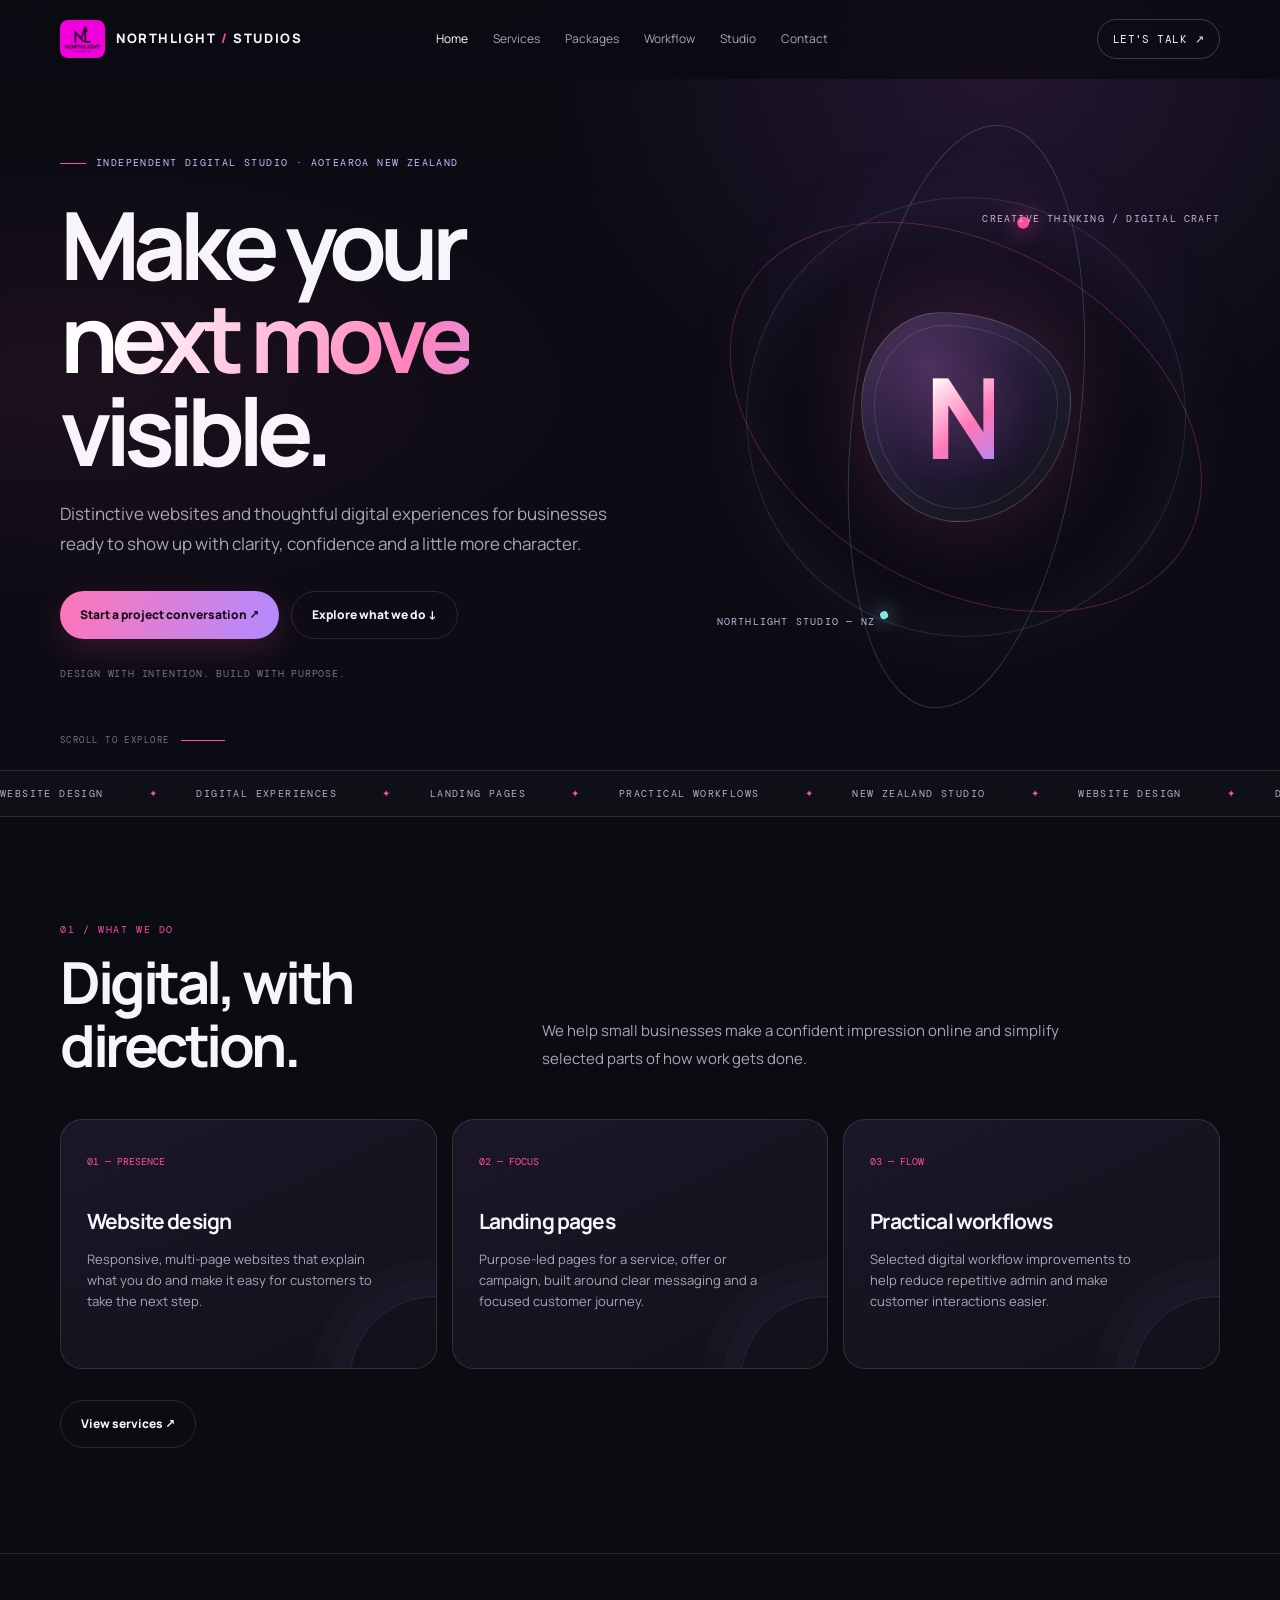
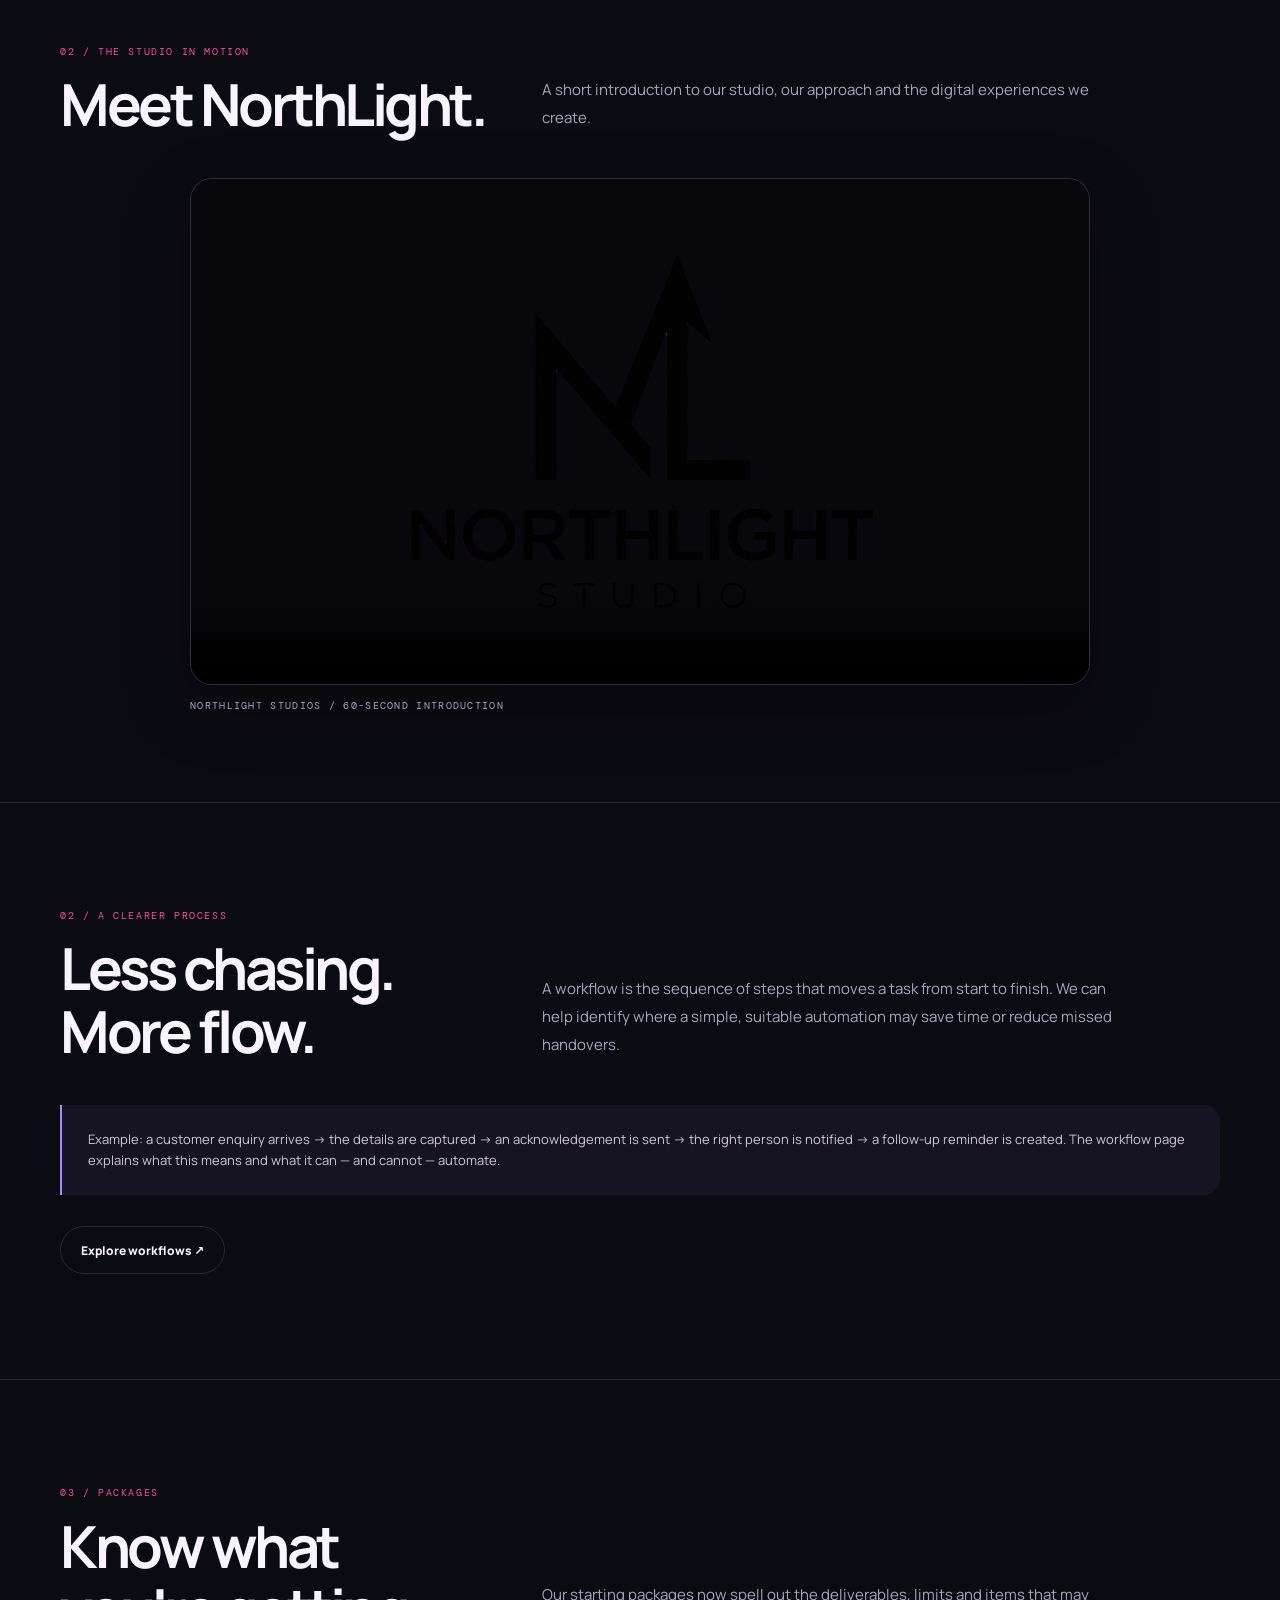
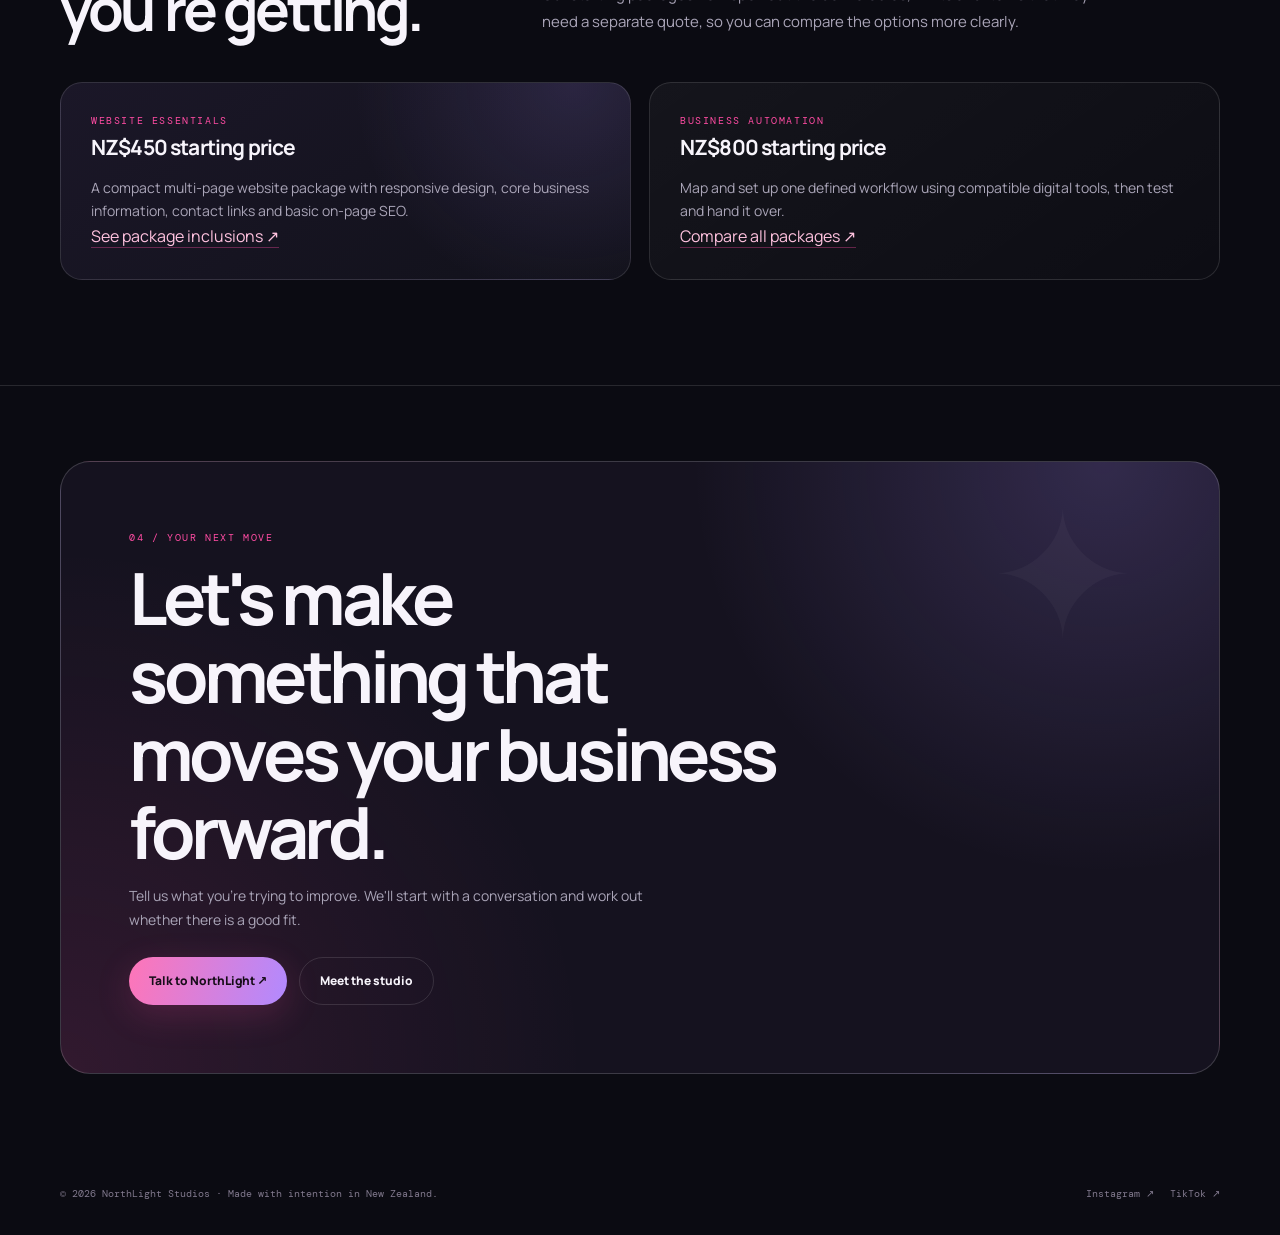
==== commit f0775c1e: "feat: add NorthLight branding and promotional showreel" ====
--- a/index.html
+++ b/index.html
@@ -1,6 +1,6 @@
 <!doctype html>
 <html lang="en-NZ"><head><meta charset="utf-8"><meta name="viewport" content="width=device-width, initial-scale=1"><meta name="theme-color" content="#0b0b12"><meta name="description" content="Distinctive multi-page websites and practical digital workflows for New Zealand small businesses."><meta property="og:title" content="Make your next move visible | NorthLight Studios"><meta property="og:description" content="Distinctive multi-page websites and practical digital workflows for New Zealand small businesses."><title>Make your next move visible | NorthLight Studios</title><link rel="preconnect" href="https://fonts.googleapis.com"><link rel="preconnect" href="https://fonts.gstatic.com" crossorigin><link href="https://fonts.googleapis.com/css2?family=DM+Mono:wght@400;500&family=Manrope:wght@400;500;600;700;800&display=swap" rel="stylesheet"><link rel="stylesheet" href="styles.css"><script src="script.js" defer></script></head><body><header class="site-header" id="siteHeader"><div class="wrap nav">
-<a class="brand" href="index.html" aria-label="NorthLight Studios home"><span class="brand-mark" aria-hidden="true">✦</span><span class="brand-name">NORTHLIGHT<span> / </span>STUDIOS</span></a>
+<a class="brand" href="index.html" aria-label="NorthLight Studios home"><span class="brand-logo"><img src="assets/northlight-logo.png" alt="" width="44" height="30"></span><span class="brand-name">NORTHLIGHT<span> / </span>STUDIOS</span></a>
 <nav id="main-menu" class="nav-links" aria-label="Main navigation"><a href="index.html" aria-current="page">Home</a><a href="services.html">Services</a><a href="packages.html">Packages</a><a href="workflow.html">Workflow</a><a href="studio.html">Studio</a><a href="contact.html">Contact</a></nav>
 <div class="site-nav"><button class="menu-toggle" type="button" aria-expanded="false" aria-controls="main-menu">MENU ☰</button></div>
 <a class="nav-cta" href="contact.html">LET'S TALK ↗</a>
@@ -8,6 +8,7 @@
 <div class="wrap hero"><div class="hero-copy"><div class="eyebrow">Independent digital studio · Aotearoa New Zealand</div><h1>Make your<br><span class="gradient-text">next move</span><br>visible.</h1><p class="hero-lede">Distinctive websites and thoughtful digital experiences for businesses ready to show up with clarity, confidence and a little more character.</p><div class="hero-actions"><a class="button button-primary" href="contact.html">Start a project conversation ↗</a><a class="button button-ghost" href="services.html">Explore what we do ↓</a></div><div class="hero-note">DESIGN WITH INTENTION. BUILD WITH PURPOSE.</div></div><div class="hero-art" aria-label="Abstract NorthLight star and orbital design"><div class="orbital"><span class="orbit-dot"></span><span class="orbit-dot two"></span></div><div class="core"><span class="core-letter">N</span></div><div class="art-label top">CREATIVE THINKING / DIGITAL CRAFT</div><div class="art-label bottom">NORTHLIGHT STUDIO — NZ</div></div><div class="scroll-mark">SCROLL TO EXPLORE</div></div>
 <div class="ticker" aria-label="NorthLight services"><div class="ticker-track" aria-hidden="true"><span>Website design <b>✦</b></span><span>Digital experiences <b>✦</b></span><span>Landing pages <b>✦</b></span><span>Practical workflows <b>✦</b></span><span>New Zealand studio <b>✦</b></span><span>Website design <b>✦</b></span><span>Digital experiences <b>✦</b></span><span>Landing pages <b>✦</b></span><span>Practical workflows <b>✦</b></span><span>New Zealand studio <b>✦</b></span></div></div>
 <section><div class="wrap reveal"><div class="section-head"><div><div class="kicker">01 / What we do</div><h2>Digital, with<br>direction.</h2></div><p class="section-intro">We help small businesses make a confident impression online and simplify selected parts of how work gets done.</p></div><div class="service-grid"><article class="service-card"><span class="index">01 — PRESENCE</span><h3>Website design</h3><p>Responsive, multi-page websites that explain what you do and make it easy for customers to take the next step.</p></article><article class="service-card"><span class="index">02 — FOCUS</span><h3>Landing pages</h3><p>Purpose-led pages for a service, offer or campaign, built around clear messaging and a focused customer journey.</p></article><article class="service-card"><span class="index">03 — FLOW</span><h3>Practical workflows</h3><p>Selected digital workflow improvements to help reduce repetitive admin and make customer interactions easier.</p></article></div><div class="hero-actions"><a class="button button-ghost" href="services.html">View services ↗</a></div></div></section>
+<section class="showreel-section" aria-labelledby="showreel-heading"><div class="wrap reveal"><div class="section-head"><div><div class="kicker">02 / The studio in motion</div><h2 id="showreel-heading">Meet NorthLight.</h2></div><p class="section-intro">A short introduction to our studio, our approach and the digital experiences we create.</p></div><div class="showreel-frame"><video class="showreel-video" controls preload="metadata" playsinline poster="assets/northlight-logo.png" aria-label="NorthLight Studios promotional film"><source src="assets/northlight-showreel.mp4" type="video/mp4">Your browser does not support embedded video. <a href="assets/northlight-showreel.mp4">Open the film</a>.</video></div><p class="showreel-caption">NORTHLIGHT STUDIOS / 60-SECOND INTRODUCTION</p></div></section>
 <section><div class="wrap reveal"><div class="section-head"><div><div class="kicker">02 / A clearer process</div><h2>Less chasing.<br>More flow.</h2></div><p class="section-intro">A workflow is the sequence of steps that moves a task from start to finish. We can help identify where a simple, suitable automation may save time or reduce missed handovers.</p></div><div class="callout-panel">Example: a customer enquiry arrives → the details are captured → an acknowledgement is sent → the right person is notified → a follow-up reminder is created. The workflow page explains what this means and what it can — and cannot — automate.</div><div class="hero-actions"><a class="button button-ghost" href="workflow.html">Explore workflows ↗</a></div></div></section>
 <section><div class="wrap reveal"><div class="section-head"><div><div class="kicker">03 / Packages</div><h2>Know what<br>you're getting.</h2></div><p class="section-intro">Our starting packages now spell out the deliverables, limits and items that may need a separate quote, so you can compare the options more clearly.</p></div><div class="about-grid"><article class="about-panel feature"><div class="kicker">Website Essentials</div><h3>NZ$450 starting price</h3><p>A compact multi-page website package with responsive design, core business information, contact links and basic on-page SEO.</p><a class="text-link" href="packages.html">See package inclusions ↗</a></article><article class="about-panel"><div class="kicker">Business Automation</div><h3>NZ$800 starting price</h3><p>Map and set up one defined workflow using compatible digital tools, then test and hand it over.</p><a class="text-link" href="packages.html">Compare all packages ↗</a></article></div></div></section>
 <div class="wrap contact-section"><div class="contact-box reveal"><div class="kicker">04 / Your next move</div><h2>Let's make something that moves your business forward.</h2><p>Tell us what you're trying to improve. We'll start with a conversation and work out whether there is a good fit.</p><div class="contact-actions"><a class="button button-primary" href="contact.html">Talk to NorthLight ↗</a><a class="button button-ghost" href="studio.html">Meet the studio</a></div></div></div></main><footer class="wrap"><span>© <span id="year"></span> NorthLight Studios · Made with intention in New Zealand.</span><div class="footer-social"><a href="https://www.instagram.com/northlight_std" target="_blank" rel="noopener noreferrer">Instagram ↗</a><a href="https://www.tiktok.com/@northlight.studi" target="_blank" rel="noopener noreferrer">TikTok ↗</a></div></footer></body></html>
--- a/styles.css
+++ b/styles.css
@@ -170,3 +170,13 @@
  .page-hero{padding:58px 0 34px}
  .content-section{padding:32px 0 65px}
 }
+
+
+/* NorthLight identity and film addition */
+.brand-logo{display:flex;align-items:center;justify-content:center;flex:0 0 auto;width:45px;height:38px;overflow:hidden;border-radius:8px;background:#f000db}
+.brand-logo img{display:block;width:100%;height:100%;object-fit:cover;object-position:center}
+.showreel-section{padding:90px 0;border-bottom:1px solid var(--line)}
+.showreel-frame{max-width:900px;margin:0 auto;border:1px solid rgba(255,255,255,.16);border-radius:22px;overflow:hidden;background:#08070c;box-shadow:0 22px 65px rgba(0,0,0,.26)}
+.showreel-video{display:block;width:100%;height:auto;aspect-ratio:16/9;background:#08070c;object-fit:contain}
+.showreel-caption{max-width:900px;margin:14px auto 0;color:var(--muted);font:10px "DM Mono",monospace;letter-spacing:.13em}
+@media(max-width:600px){.brand{gap:7px;font-size:11px;letter-spacing:.06em}.brand-logo{width:36px;height:32px}.showreel-section{padding:70px 0}.showreel-frame{border-radius:14px}}
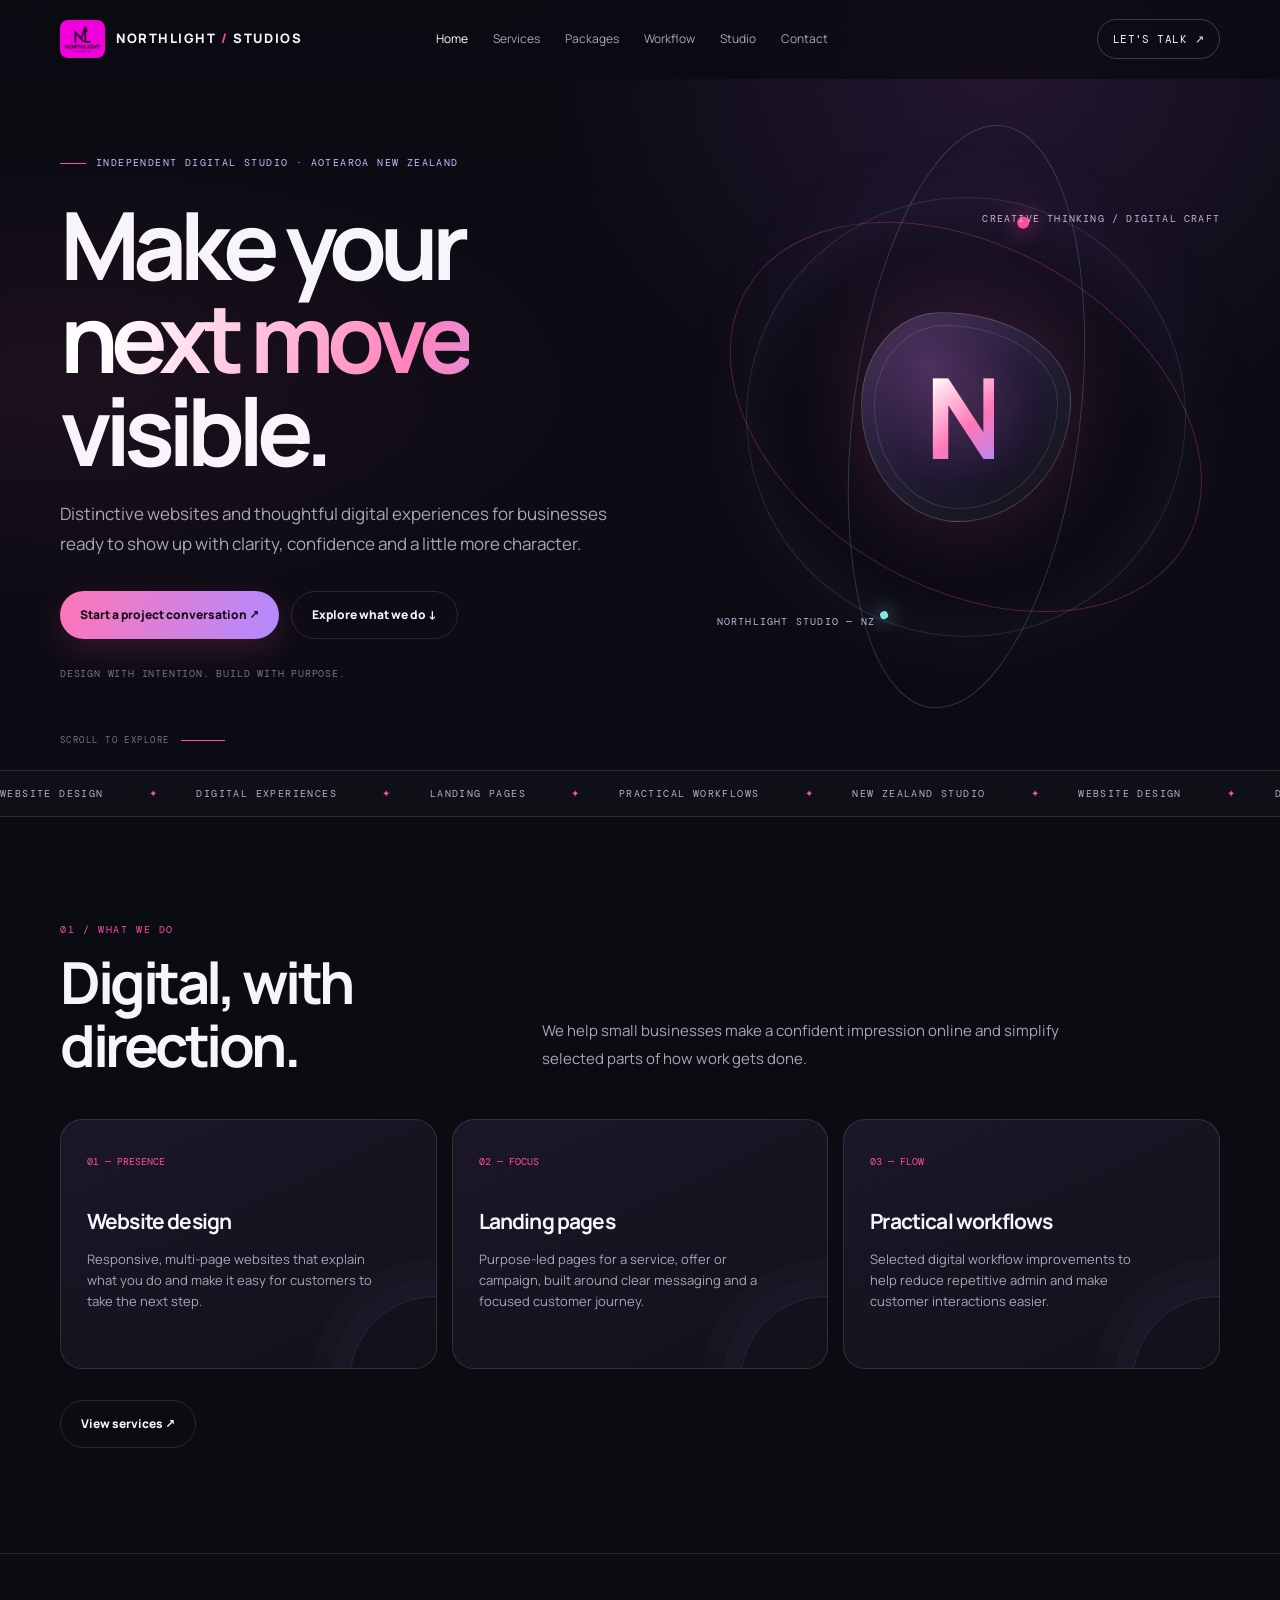
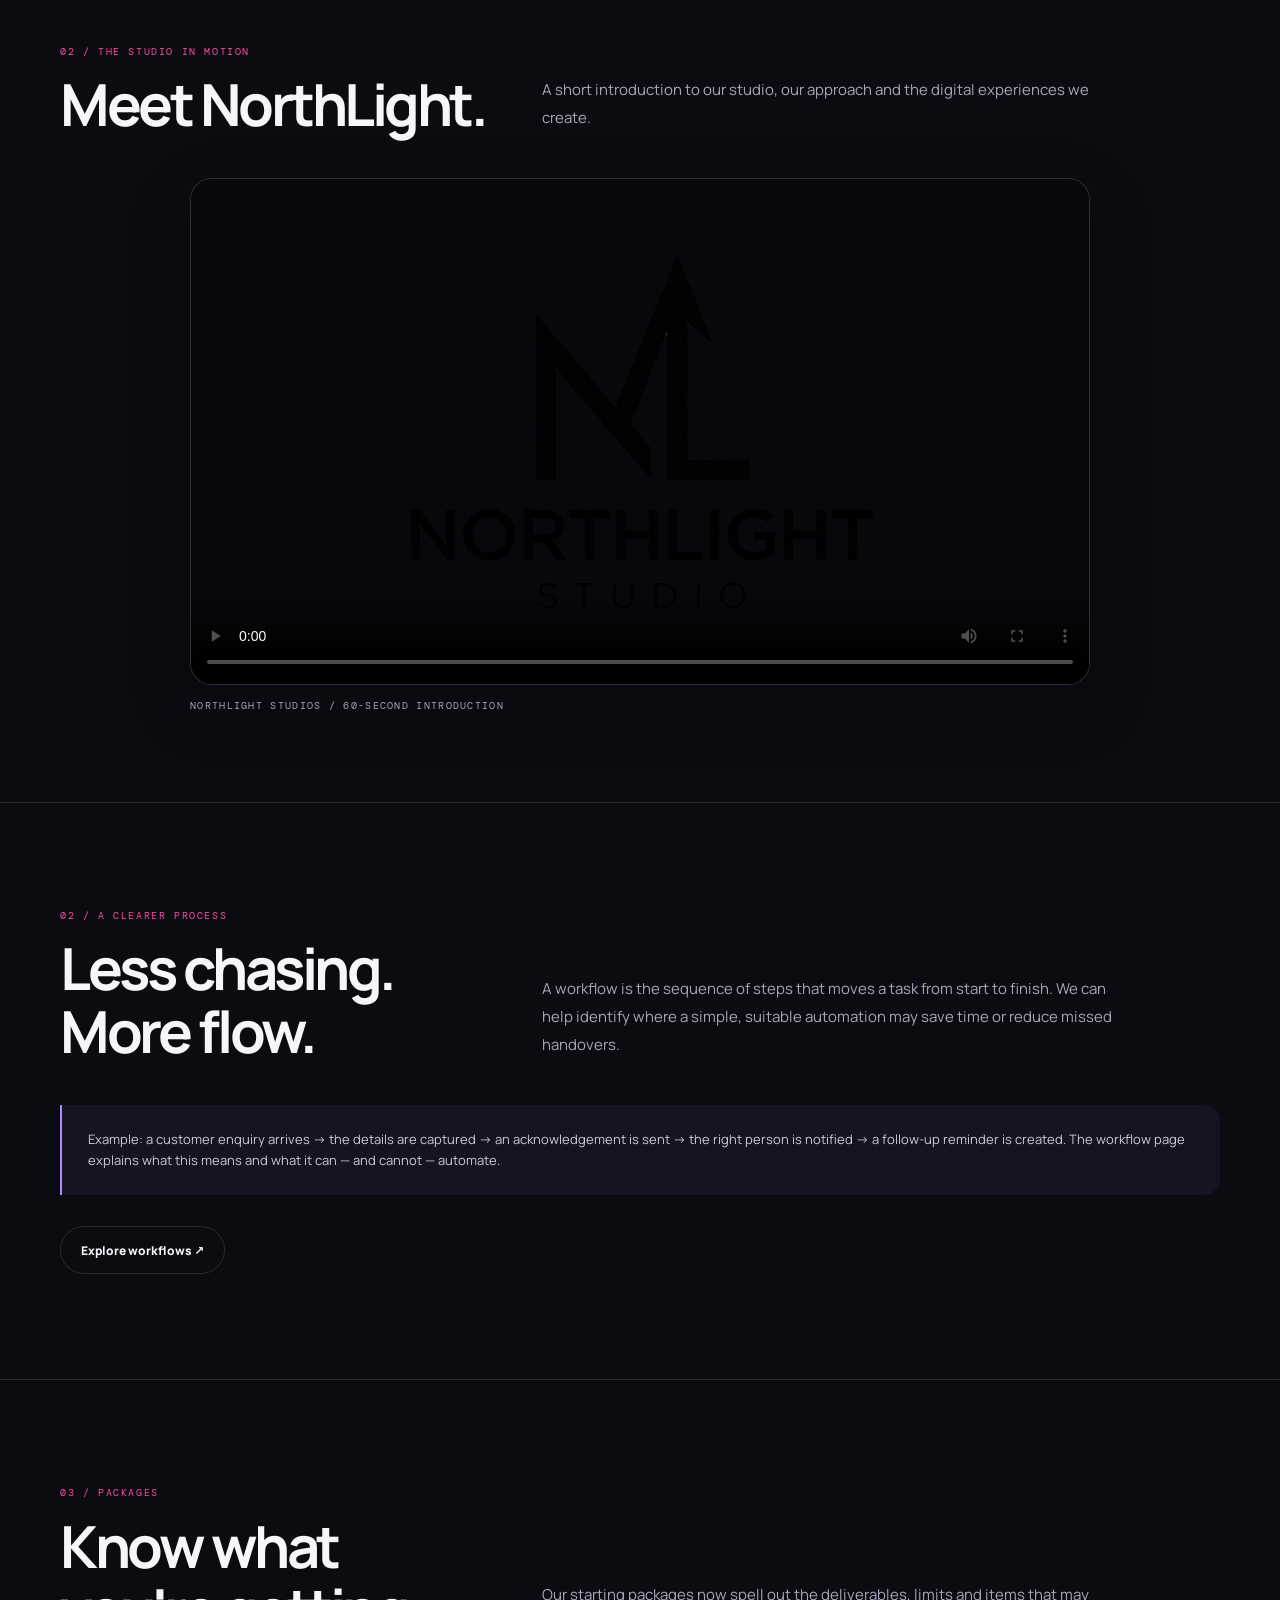
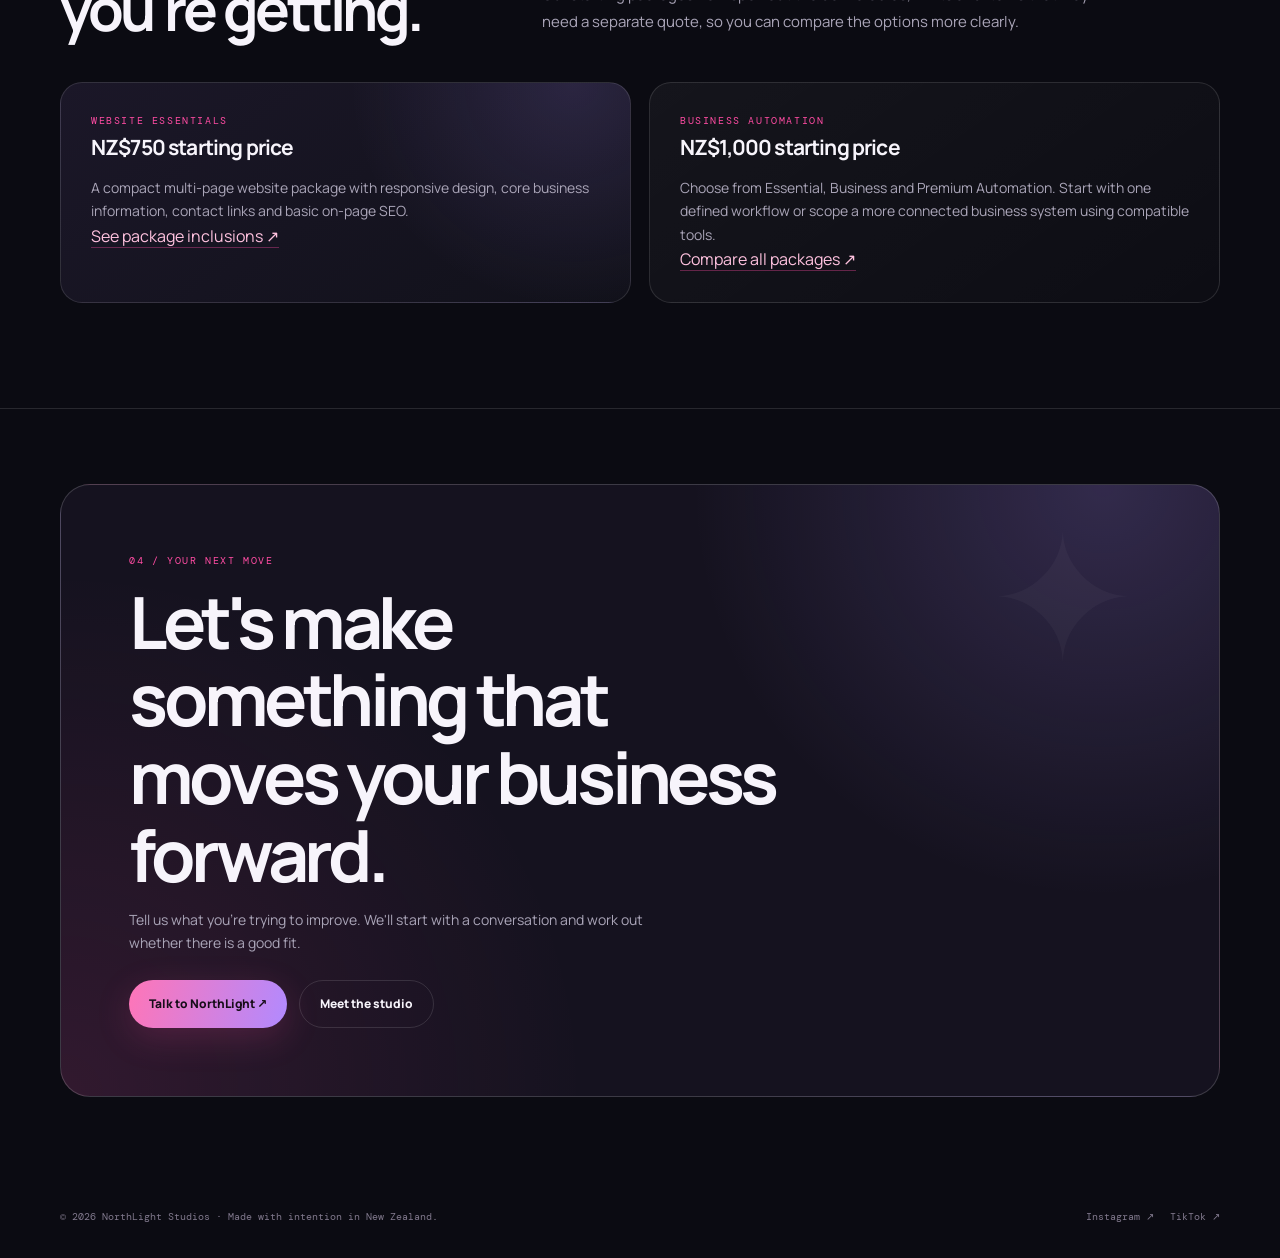
==== commit 887bc1c4: "Update website pricing and introduce scoped automation packages" ====
--- a/index.html
+++ b/index.html
@@ -1,5 +1,5 @@
 <!doctype html>
-<html lang="en-NZ"><head><meta charset="utf-8"><meta name="viewport" content="width=device-width, initial-scale=1"><meta name="theme-color" content="#0b0b12"><meta name="description" content="Distinctive multi-page websites and practical digital workflows for New Zealand small businesses."><meta property="og:title" content="Make your next move visible | NorthLight Studios"><meta property="og:description" content="Distinctive multi-page websites and practical digital workflows for New Zealand small businesses."><title>Make your next move visible | NorthLight Studios</title><link rel="preconnect" href="https://fonts.googleapis.com"><link rel="preconnect" href="https://fonts.gstatic.com" crossorigin><link href="https://fonts.googleapis.com/css2?family=DM+Mono:wght@400;500&family=Manrope:wght@400;500;600;700;800&display=swap" rel="stylesheet"><link rel="stylesheet" href="styles.css"><script src="script.js" defer></script></head><body><header class="site-header" id="siteHeader"><div class="wrap nav">
+<html lang="en-NZ"><head><meta charset="utf-8"><meta name="viewport" content="width=device-width, initial-scale=1"><meta name="theme-color" content="#0b0b12"><meta name="description" content="Distinctive multi-page websites and practical digital workflows for New Zealand small businesses."><meta property="og:title" content="Make your next move visible | NorthLight Studios"><meta property="og:description" content="Distinctive multi-page websites and practical digital workflows for New Zealand small businesses."><title>Make your next move visible | NorthLight Studios</title><link rel="canonical" href="https://tk-890.github.io/northlight-studios/"><link rel="preconnect" href="https://fonts.googleapis.com"><link rel="preconnect" href="https://fonts.gstatic.com" crossorigin><link href="https://fonts.googleapis.com/css2?family=DM+Mono:wght@400;500&family=Manrope:wght@400;500;600;700;800&display=swap" rel="stylesheet"><link rel="stylesheet" href="styles.css"><script src="script.js" defer></script></head><body><header class="site-header" id="siteHeader"><div class="wrap nav">
 <a class="brand" href="index.html" aria-label="NorthLight Studios home"><span class="brand-logo"><img src="assets/northlight-logo.png" alt="" width="44" height="30"></span><span class="brand-name">NORTHLIGHT<span> / </span>STUDIOS</span></a>
 <nav id="main-menu" class="nav-links" aria-label="Main navigation"><a href="index.html" aria-current="page">Home</a><a href="services.html">Services</a><a href="packages.html">Packages</a><a href="workflow.html">Workflow</a><a href="studio.html">Studio</a><a href="contact.html">Contact</a></nav>
 <div class="site-nav"><button class="menu-toggle" type="button" aria-expanded="false" aria-controls="main-menu">MENU ☰</button></div>
@@ -10,5 +10,5 @@
 <section><div class="wrap reveal"><div class="section-head"><div><div class="kicker">01 / What we do</div><h2>Digital, with<br>direction.</h2></div><p class="section-intro">We help small businesses make a confident impression online and simplify selected parts of how work gets done.</p></div><div class="service-grid"><article class="service-card"><span class="index">01 — PRESENCE</span><h3>Website design</h3><p>Responsive, multi-page websites that explain what you do and make it easy for customers to take the next step.</p></article><article class="service-card"><span class="index">02 — FOCUS</span><h3>Landing pages</h3><p>Purpose-led pages for a service, offer or campaign, built around clear messaging and a focused customer journey.</p></article><article class="service-card"><span class="index">03 — FLOW</span><h3>Practical workflows</h3><p>Selected digital workflow improvements to help reduce repetitive admin and make customer interactions easier.</p></article></div><div class="hero-actions"><a class="button button-ghost" href="services.html">View services ↗</a></div></div></section>
 <section class="showreel-section" aria-labelledby="showreel-heading"><div class="wrap reveal"><div class="section-head"><div><div class="kicker">02 / The studio in motion</div><h2 id="showreel-heading">Meet NorthLight.</h2></div><p class="section-intro">A short introduction to our studio, our approach and the digital experiences we create.</p></div><div class="showreel-frame"><video class="showreel-video" controls preload="metadata" playsinline poster="assets/northlight-logo.png" aria-label="NorthLight Studios promotional film"><source src="assets/northlight-showreel.mp4" type="video/mp4">Your browser does not support embedded video. <a href="assets/northlight-showreel.mp4">Open the film</a>.</video></div><p class="showreel-caption">NORTHLIGHT STUDIOS / 60-SECOND INTRODUCTION</p></div></section>
 <section><div class="wrap reveal"><div class="section-head"><div><div class="kicker">02 / A clearer process</div><h2>Less chasing.<br>More flow.</h2></div><p class="section-intro">A workflow is the sequence of steps that moves a task from start to finish. We can help identify where a simple, suitable automation may save time or reduce missed handovers.</p></div><div class="callout-panel">Example: a customer enquiry arrives → the details are captured → an acknowledgement is sent → the right person is notified → a follow-up reminder is created. The workflow page explains what this means and what it can — and cannot — automate.</div><div class="hero-actions"><a class="button button-ghost" href="workflow.html">Explore workflows ↗</a></div></div></section>
-<section><div class="wrap reveal"><div class="section-head"><div><div class="kicker">03 / Packages</div><h2>Know what<br>you're getting.</h2></div><p class="section-intro">Our starting packages now spell out the deliverables, limits and items that may need a separate quote, so you can compare the options more clearly.</p></div><div class="about-grid"><article class="about-panel feature"><div class="kicker">Website Essentials</div><h3>NZ$450 starting price</h3><p>A compact multi-page website package with responsive design, core business information, contact links and basic on-page SEO.</p><a class="text-link" href="packages.html">See package inclusions ↗</a></article><article class="about-panel"><div class="kicker">Business Automation</div><h3>NZ$800 starting price</h3><p>Map and set up one defined workflow using compatible digital tools, then test and hand it over.</p><a class="text-link" href="packages.html">Compare all packages ↗</a></article></div></div></section>
+<section><div class="wrap reveal"><div class="section-head"><div><div class="kicker">03 / Packages</div><h2>Know what<br>you're getting.</h2></div><p class="section-intro">Our starting packages now spell out the deliverables, limits and items that may need a separate quote, so you can compare the options more clearly.</p></div><div class="about-grid"><article class="about-panel feature"><div class="kicker">Website Essentials</div><h3>NZ$750 starting price</h3><p>A compact multi-page website package with responsive design, core business information, contact links and basic on-page SEO.</p><a class="text-link" href="packages.html">See package inclusions ↗</a></article><article class="about-panel"><div class="kicker">Business Automation</div><h3>NZ$1,000 starting price</h3><p>Choose from Essential, Business and Premium Automation. Start with one defined workflow or scope a more connected business system using compatible tools.</p><a class="text-link" href="packages.html">Compare all packages ↗</a></article></div></div></section>
 <div class="wrap contact-section"><div class="contact-box reveal"><div class="kicker">04 / Your next move</div><h2>Let's make something that moves your business forward.</h2><p>Tell us what you're trying to improve. We'll start with a conversation and work out whether there is a good fit.</p><div class="contact-actions"><a class="button button-primary" href="contact.html">Talk to NorthLight ↗</a><a class="button button-ghost" href="studio.html">Meet the studio</a></div></div></div></main><footer class="wrap"><span>© <span id="year"></span> NorthLight Studios · Made with intention in New Zealand.</span><div class="footer-social"><a href="https://www.instagram.com/northlight_std" target="_blank" rel="noopener noreferrer">Instagram ↗</a><a href="https://www.tiktok.com/@northlight.studi" target="_blank" rel="noopener noreferrer">TikTok ↗</a></div></footer></body></html>
--- a/styles.css
+++ b/styles.css
@@ -75,7 +75,7 @@
     .package{padding:27px;border:1px solid var(--line);border-radius:var(--radius);background:linear-gradient(155deg,#1a1725,#101018);display:flex;flex-direction:column;min-height:370px}
     .package.featured{border-color:rgba(255,76,163,.55);background:radial-gradient(circle at 100% 0,rgba(255,76,163,.13),transparent 42%),linear-gradient(155deg,#21172a,#111018);box-shadow:0 15px 60px rgba(0,0,0,.2)}
     .package-label{font:10px "DM Mono",monospace;letter-spacing:.1em;text-transform:uppercase;color:#d6b7ff}
-    .package h3{font-size:22px;margin:15px 0 3px;letter-spacing:-.04em}
+    .package h2,.package h3{font-size:22px;margin:15px 0 3px;letter-spacing:-.04em}
     .price{font-size:38px;font-weight:800;letter-spacing:-.07em;margin:6px 0 14px}
     .price small{font:10px "DM Mono",monospace;color:var(--muted);letter-spacing:0}
     .package p{font-size:13px;color:var(--muted);margin:0 0 20px}
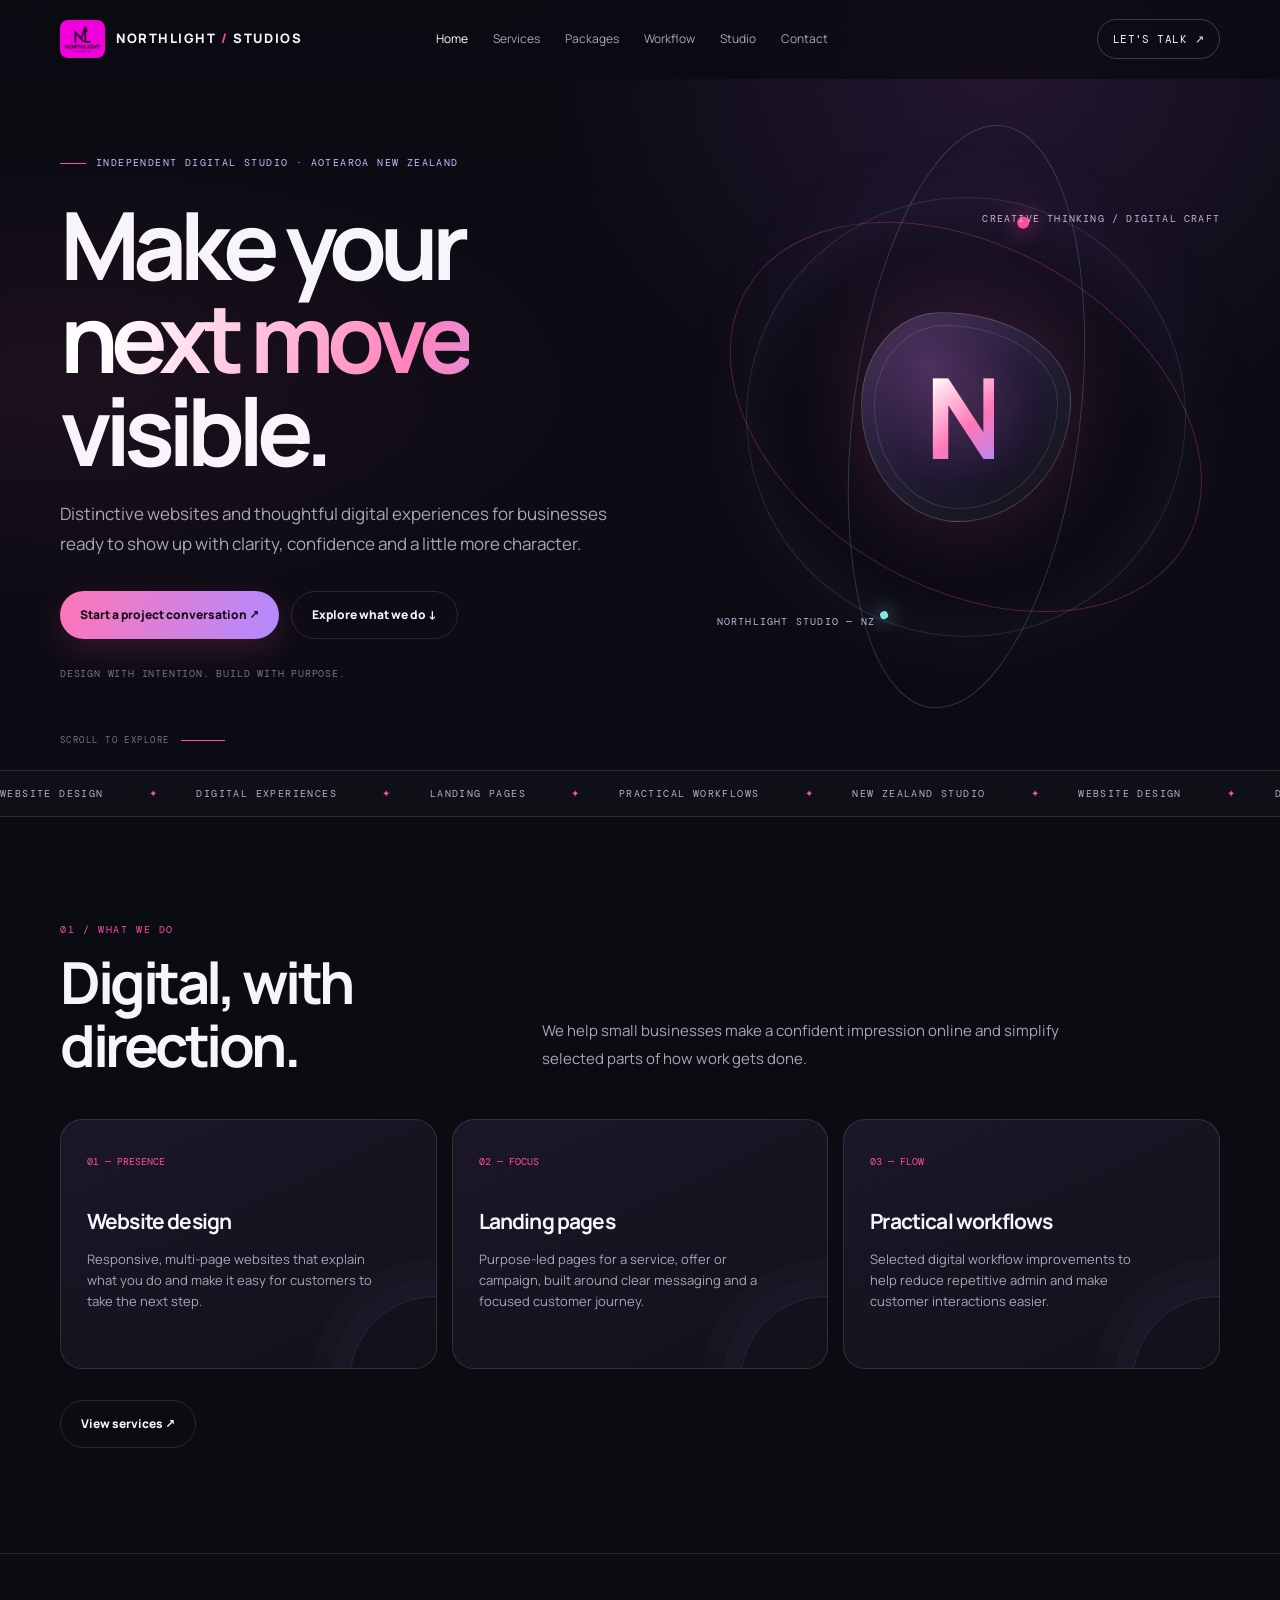
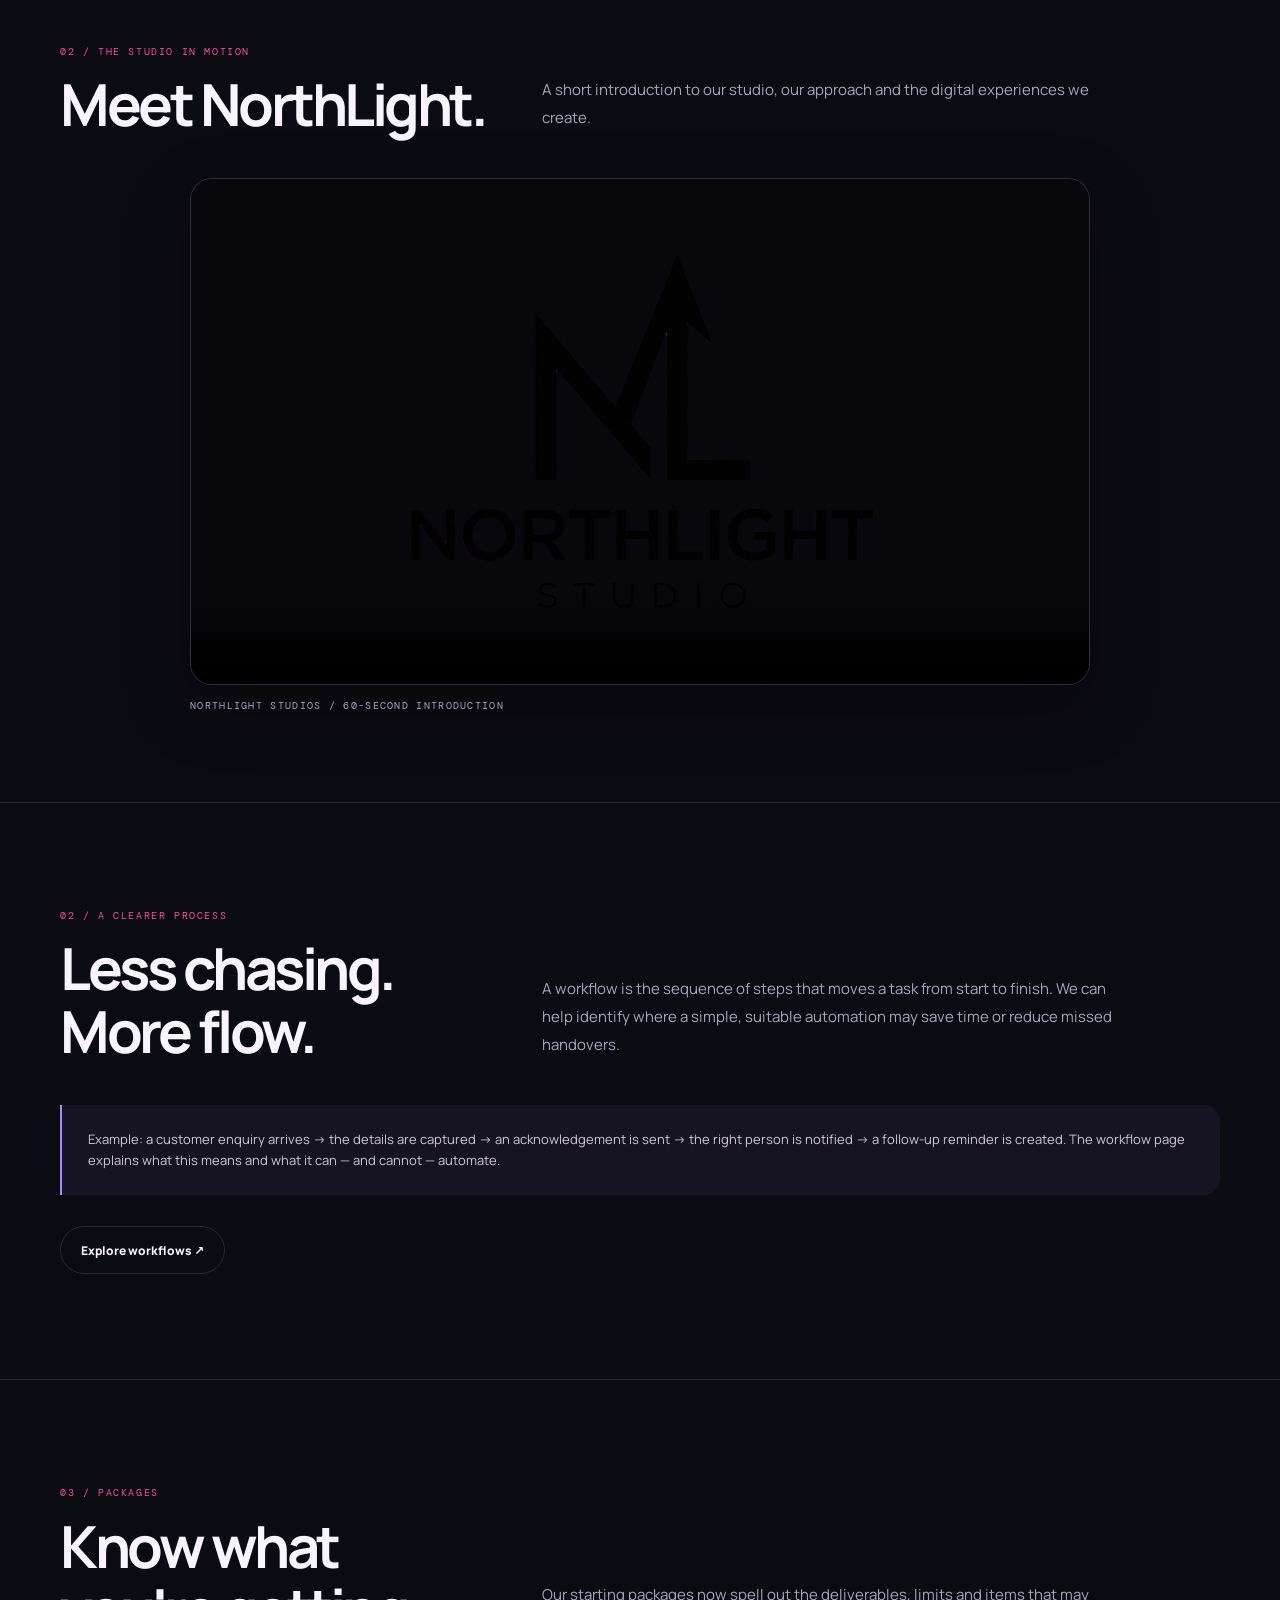
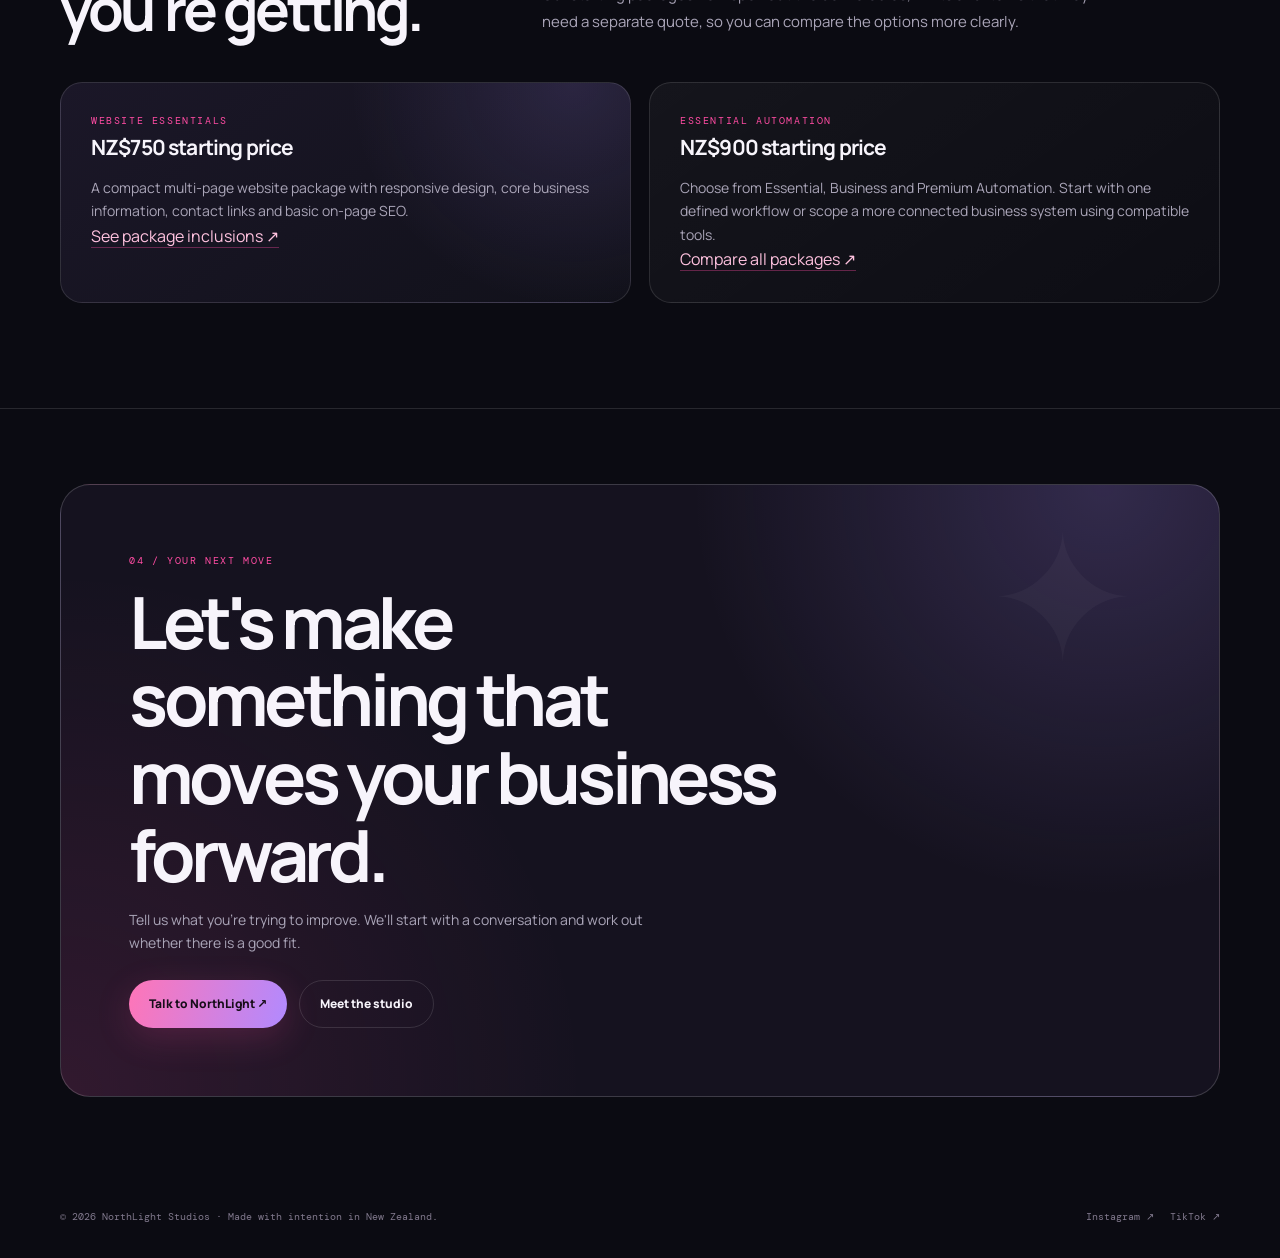
==== commit 5a184e93: "Adjust automation starting prices and scope" ====
--- a/index.html
+++ b/index.html
@@ -10,5 +10,5 @@
 <section><div class="wrap reveal"><div class="section-head"><div><div class="kicker">01 / What we do</div><h2>Digital, with<br>direction.</h2></div><p class="section-intro">We help small businesses make a confident impression online and simplify selected parts of how work gets done.</p></div><div class="service-grid"><article class="service-card"><span class="index">01 — PRESENCE</span><h3>Website design</h3><p>Responsive, multi-page websites that explain what you do and make it easy for customers to take the next step.</p></article><article class="service-card"><span class="index">02 — FOCUS</span><h3>Landing pages</h3><p>Purpose-led pages for a service, offer or campaign, built around clear messaging and a focused customer journey.</p></article><article class="service-card"><span class="index">03 — FLOW</span><h3>Practical workflows</h3><p>Selected digital workflow improvements to help reduce repetitive admin and make customer interactions easier.</p></article></div><div class="hero-actions"><a class="button button-ghost" href="services.html">View services ↗</a></div></div></section>
 <section class="showreel-section" aria-labelledby="showreel-heading"><div class="wrap reveal"><div class="section-head"><div><div class="kicker">02 / The studio in motion</div><h2 id="showreel-heading">Meet NorthLight.</h2></div><p class="section-intro">A short introduction to our studio, our approach and the digital experiences we create.</p></div><div class="showreel-frame"><video class="showreel-video" controls preload="metadata" playsinline poster="assets/northlight-logo.png" aria-label="NorthLight Studios promotional film"><source src="assets/northlight-showreel.mp4" type="video/mp4">Your browser does not support embedded video. <a href="assets/northlight-showreel.mp4">Open the film</a>.</video></div><p class="showreel-caption">NORTHLIGHT STUDIOS / 60-SECOND INTRODUCTION</p></div></section>
 <section><div class="wrap reveal"><div class="section-head"><div><div class="kicker">02 / A clearer process</div><h2>Less chasing.<br>More flow.</h2></div><p class="section-intro">A workflow is the sequence of steps that moves a task from start to finish. We can help identify where a simple, suitable automation may save time or reduce missed handovers.</p></div><div class="callout-panel">Example: a customer enquiry arrives → the details are captured → an acknowledgement is sent → the right person is notified → a follow-up reminder is created. The workflow page explains what this means and what it can — and cannot — automate.</div><div class="hero-actions"><a class="button button-ghost" href="workflow.html">Explore workflows ↗</a></div></div></section>
-<section><div class="wrap reveal"><div class="section-head"><div><div class="kicker">03 / Packages</div><h2>Know what<br>you're getting.</h2></div><p class="section-intro">Our starting packages now spell out the deliverables, limits and items that may need a separate quote, so you can compare the options more clearly.</p></div><div class="about-grid"><article class="about-panel feature"><div class="kicker">Website Essentials</div><h3>NZ$750 starting price</h3><p>A compact multi-page website package with responsive design, core business information, contact links and basic on-page SEO.</p><a class="text-link" href="packages.html">See package inclusions ↗</a></article><article class="about-panel"><div class="kicker">Business Automation</div><h3>NZ$1,000 starting price</h3><p>Choose from Essential, Business and Premium Automation. Start with one defined workflow or scope a more connected business system using compatible tools.</p><a class="text-link" href="packages.html">Compare all packages ↗</a></article></div></div></section>
+<section><div class="wrap reveal"><div class="section-head"><div><div class="kicker">03 / Packages</div><h2>Know what<br>you're getting.</h2></div><p class="section-intro">Our starting packages now spell out the deliverables, limits and items that may need a separate quote, so you can compare the options more clearly.</p></div><div class="about-grid"><article class="about-panel feature"><div class="kicker">Website Essentials</div><h3>NZ$750 starting price</h3><p>A compact multi-page website package with responsive design, core business information, contact links and basic on-page SEO.</p><a class="text-link" href="packages.html">See package inclusions ↗</a></article><article class="about-panel"><div class="kicker">Essential Automation</div><h3>NZ$900 starting price</h3><p>Choose from Essential, Business and Premium Automation. Start with one defined workflow or scope a more connected business system using compatible tools.</p><a class="text-link" href="packages.html">Compare all packages ↗</a></article></div></div></section>
 <div class="wrap contact-section"><div class="contact-box reveal"><div class="kicker">04 / Your next move</div><h2>Let's make something that moves your business forward.</h2><p>Tell us what you're trying to improve. We'll start with a conversation and work out whether there is a good fit.</p><div class="contact-actions"><a class="button button-primary" href="contact.html">Talk to NorthLight ↗</a><a class="button button-ghost" href="studio.html">Meet the studio</a></div></div></div></main><footer class="wrap"><span>© <span id="year"></span> NorthLight Studios · Made with intention in New Zealand.</span><div class="footer-social"><a href="https://www.instagram.com/northlight_std" target="_blank" rel="noopener noreferrer">Instagram ↗</a><a href="https://www.tiktok.com/@northlight.studi" target="_blank" rel="noopener noreferrer">TikTok ↗</a></div></footer></body></html>
